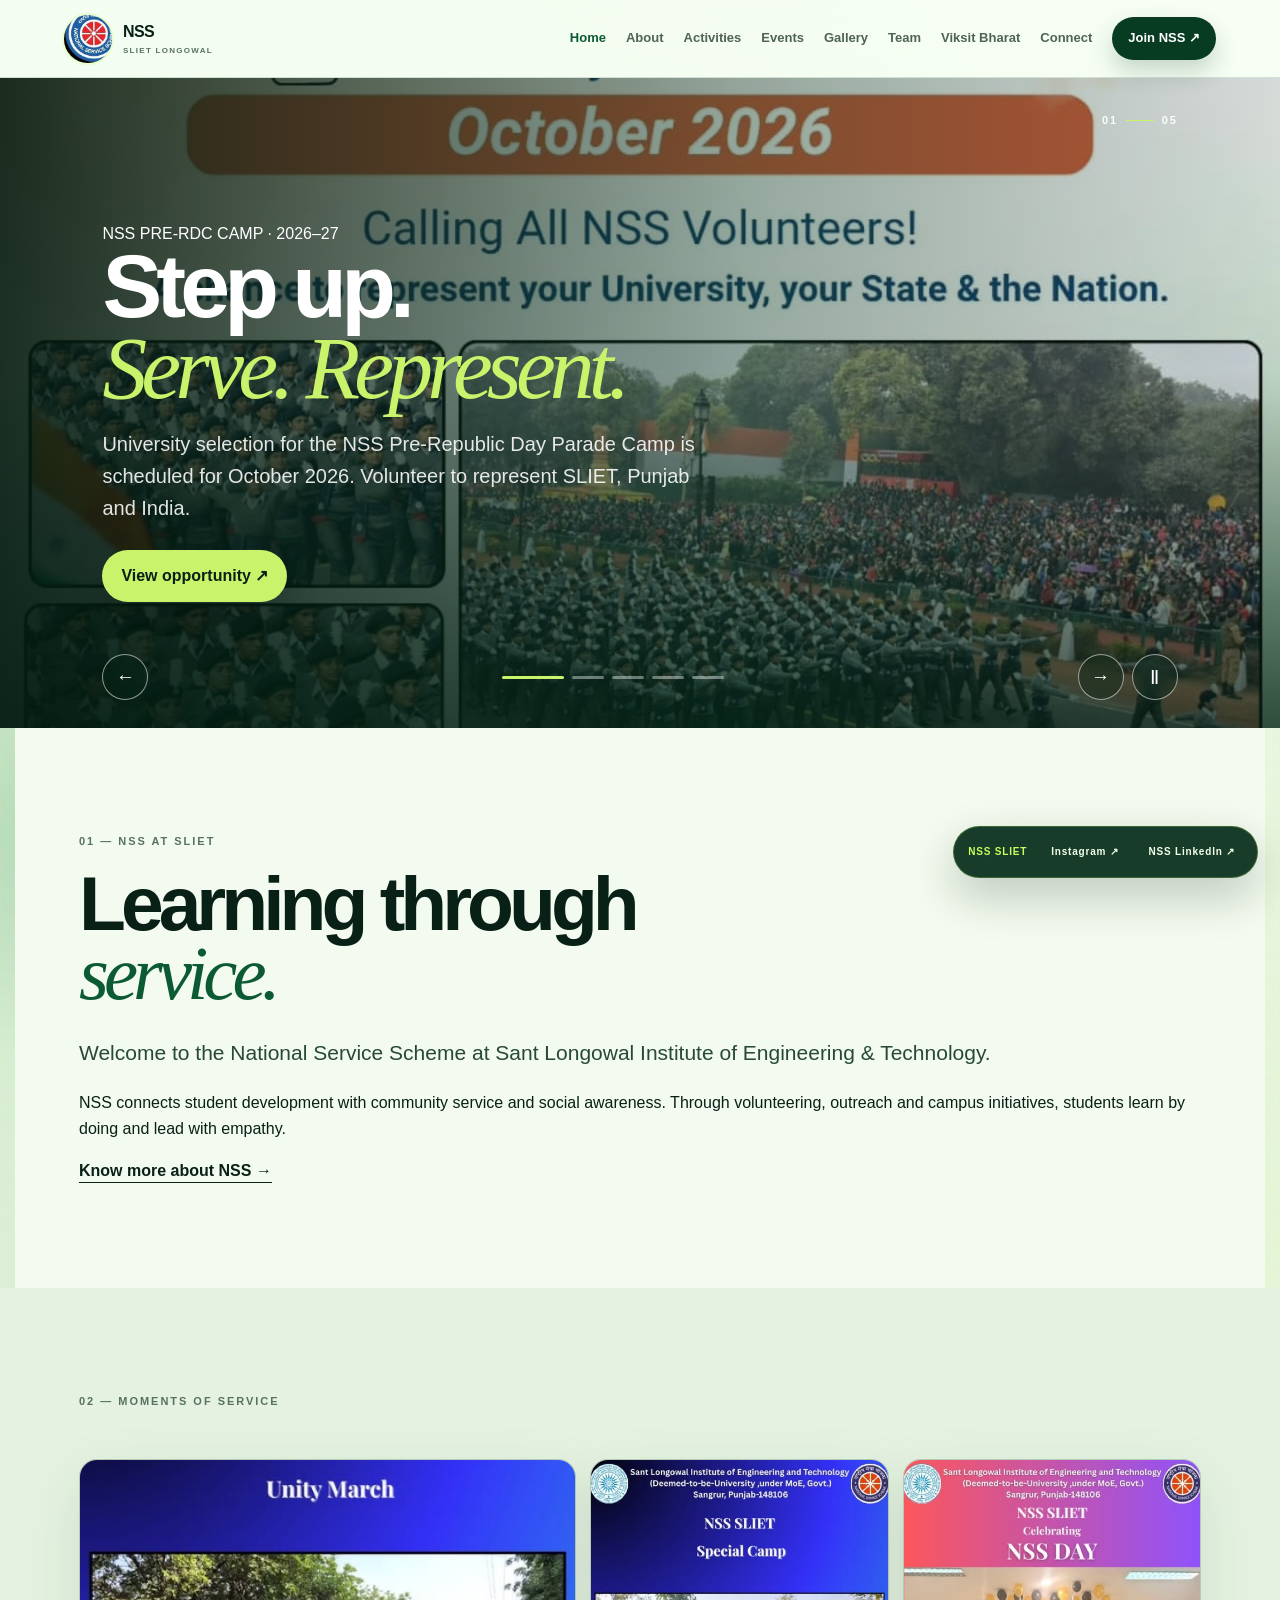
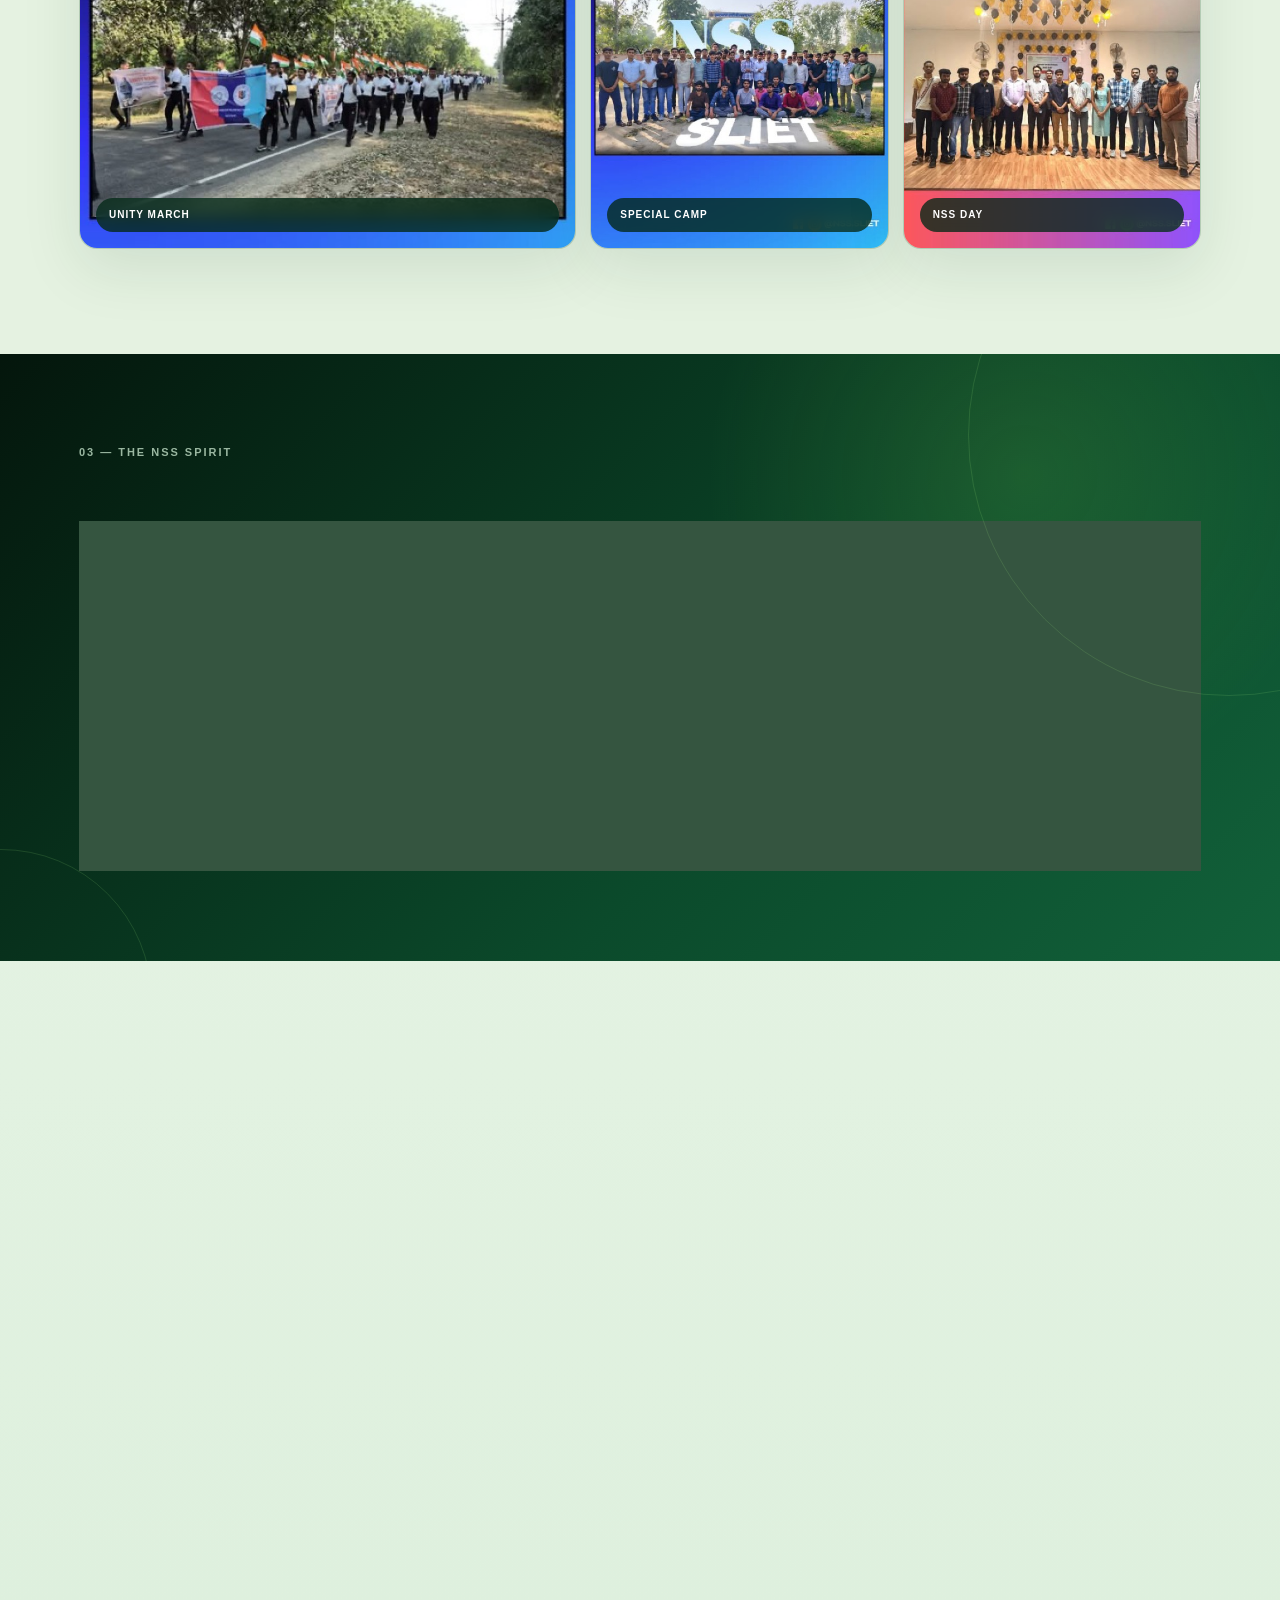
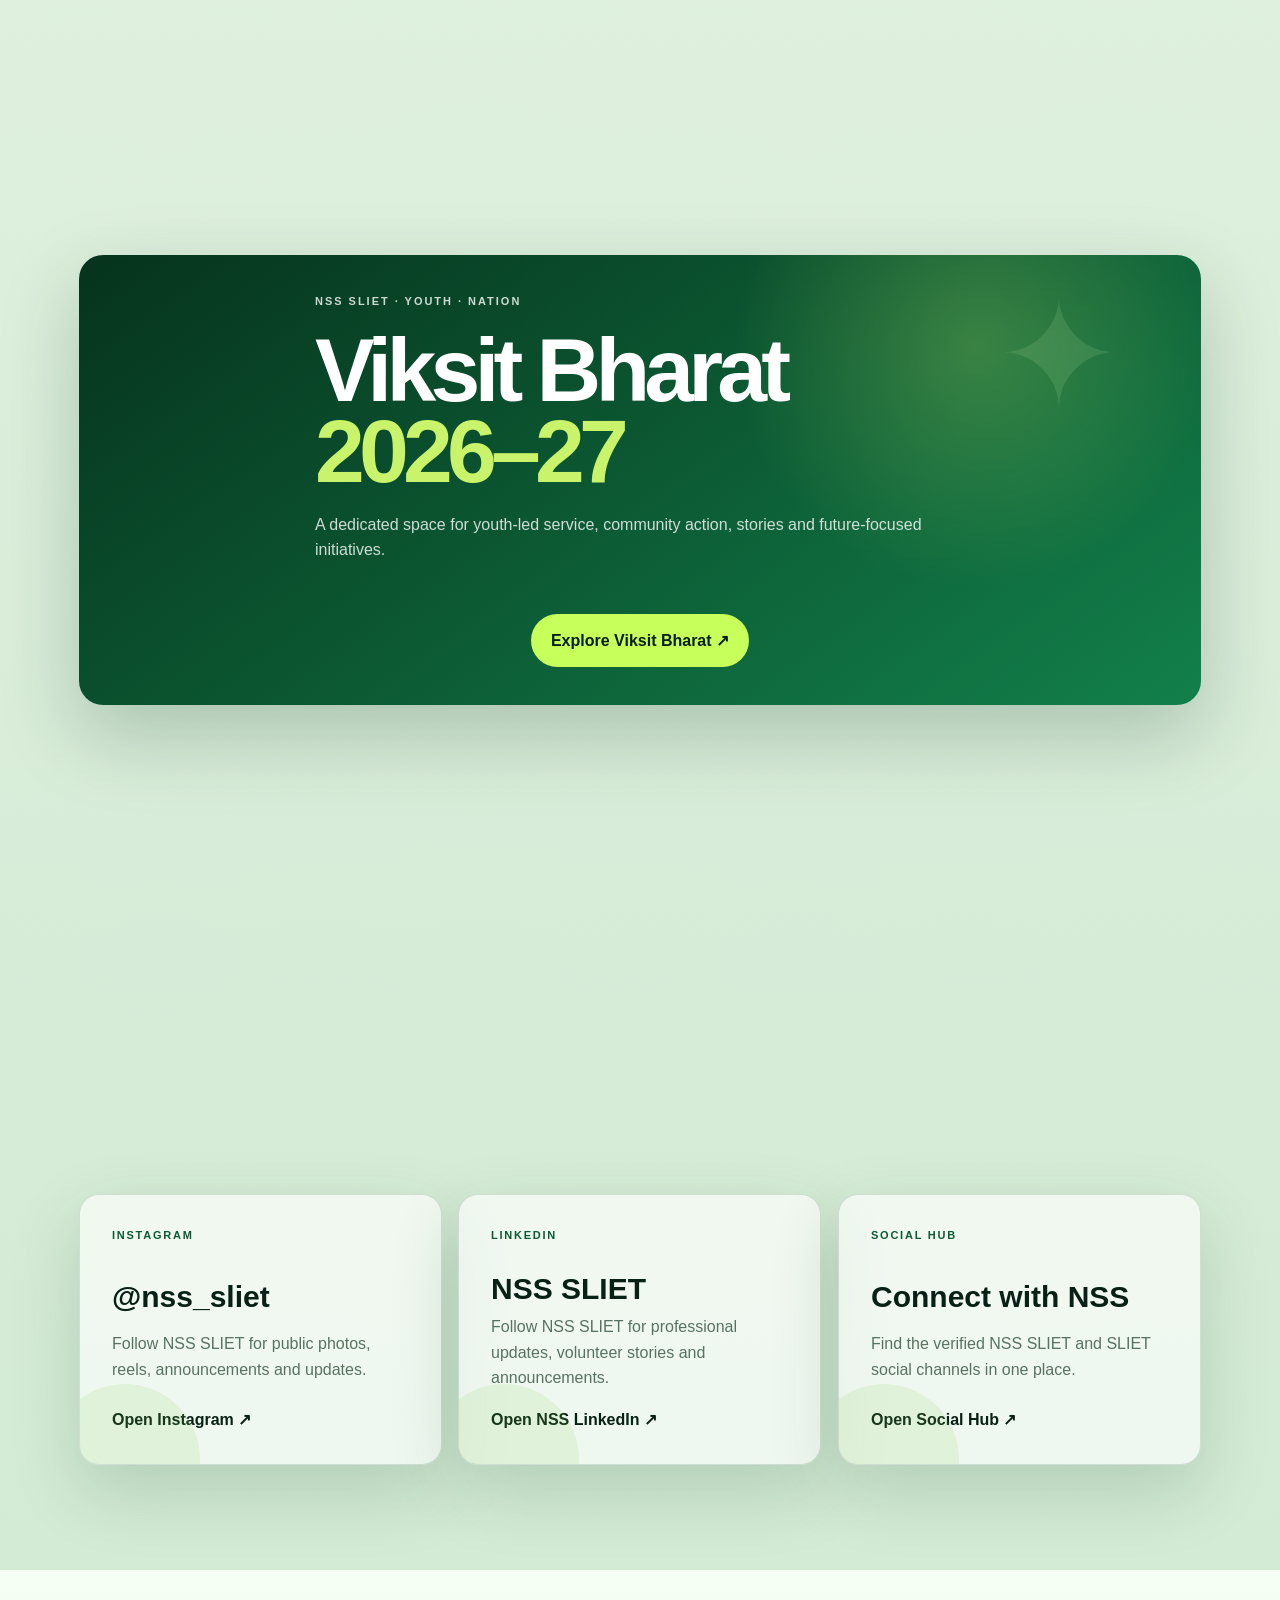
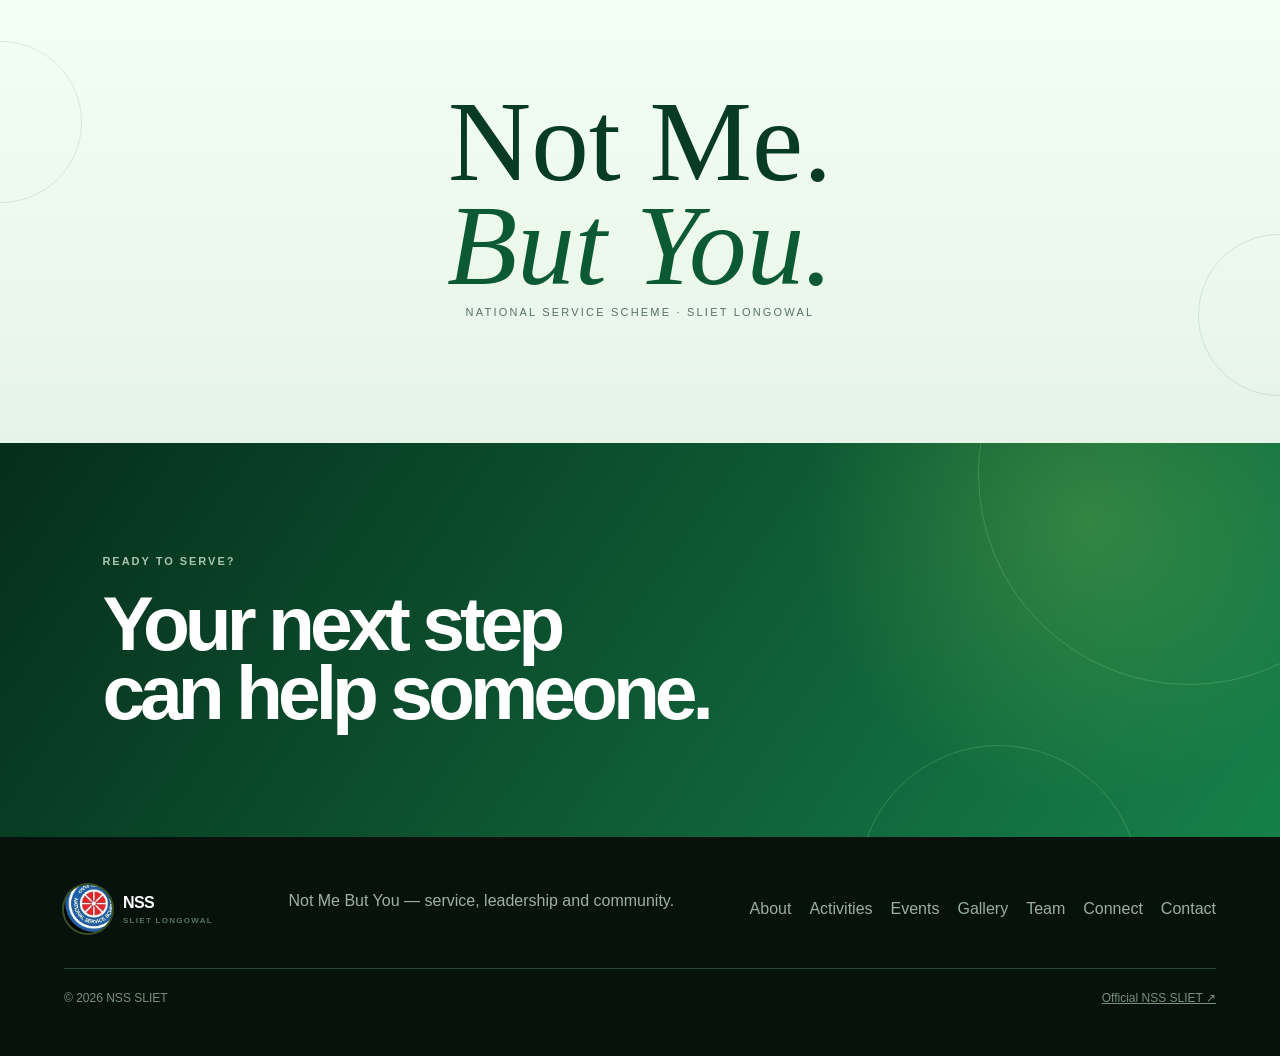
==== index.html @ c0be1546 "Add current NSS events and campaign slides" ====
<!doctype html>
<html lang="en">
<head>
  <meta charset="utf-8" />
  <meta name="viewport" content="width=device-width, initial-scale=1" />
  <meta name="theme-color" content="#063b24" />
  <meta name="description" content="NSS SLIET Longowal — National Service Scheme, community service and student volunteering." />
  <title>NSS SLIET | National Service Scheme</title>
  <link rel="icon" href="assets/logo.jpeg" type="image/jpeg" />
  <link rel="stylesheet" href="styles.css" />
  <link rel="stylesheet" href="enhancements.css" />
  <link rel="stylesheet" href="css/modern.css" />
  <link rel="stylesheet" href="css/nss-greenery.css" />
</head>
<body class="nss-greenery">
  <div class="nss-nature-layer" aria-hidden="true">
    <span class="nss-leaf"></span>
    <span class="nss-leaf"></span>
    <span class="nss-leaf"></span>
    <span class="nss-leaf"></span>
  </div>
  <div class="page-leaves" aria-hidden="true">
    <span>🌿</span>
    <span>🍃</span>
    <span>🌱</span>
    <span>🍃</span>
    <span>🌿</span>
  </div>
  <div class="scroll-progress" aria-hidden="true"></div>

  <header class="site-header">
    <a class="brand" href="index.html" aria-label="NSS SLIET home">
      <img src="assets/logo.jpeg" alt="NSS SLIET official logo" />
      <span>NSS <small>SLIET LONGOWAL</small></span>
    </a>
    <button class="menu-btn" type="button" aria-label="Open navigation" aria-expanded="false">☰</button>
    <nav class="nav" aria-label="Primary navigation">
      <a class="active" href="index.html">Home</a>
      <a href="about.html">About</a>
      <a href="activities.html">Activities</a>
      <a href="events.html">Events</a>
      <a href="gallery.html">Gallery</a>
      <a href="team.html">Team</a>
      <a href="viksit-bharat-2026-27.html">Viksit Bharat</a>
      <a href="social.html">Connect</a>
      <a class="nav-cta" href="contact.html">Join NSS ↗</a>
    </nav>
  </header>

  <main>
    <section class="nss-home-slider" aria-label="NSS SLIET photo highlights">
      <div class="nss-home-slides">
        <article class="nss-home-slide is-active">
          <img src="assets/photos/instagram/pre-rdc-camp-2026-27.jpeg" alt="NSS Pre-Republic Day Parade Camp 2026-27 announcement" />
          <div class="nss-slide-content">
            <div class="nss-slide-kicker">NSS PRE-RDC CAMP · 2026–27</div>
            <h1>Step up.<br /><em>Serve. Represent.</em></h1>
            <p>University selection for the NSS Pre-Republic Day Parade Camp is scheduled for October 2026. Volunteer to represent SLIET, Punjab and India.</p>
            <a class="slider-button" href="events.html#pre-rdc">View opportunity ↗</a>
          </div>
        </article>

        <article class="nss-home-slide">
          <img src="assets/photos/instagram/unity-march.jpg" alt="NSS SLIET volunteers participating in the Unity March" />
          <div class="nss-slide-content">
            <div class="nss-slide-kicker">VIKSIT BHARAT YOUNG LEADERS DIALOGUE · 2027</div>
            <h1>Ideas for a<br /><em>Viksit Bharat.</em></h1>
            <p>A My Bharat national quiz opportunity for young leaders. The current 2027 listing closes on 30 September 2026.</p>
            <a class="slider-button" href="https://mybharat.gov.in/Gov/Department/department-of-youth-affairs-01/quiz" target="_blank" rel="noopener">Open My Bharat ↗</a>
          </div>
        </article>

        <article class="nss-home-slide">
          <img src="assets/photos/instagram/special-camp.jpg" alt="NSS SLIET volunteers at a special camp" />
          <div class="nss-slide-content">
            <div class="nss-slide-kicker">VILLAGE OUTREACH · NSS SPECIAL CAMP</div>
            <h1>Learn. Serve.<br /><em>Connect.</em></h1>
            <p>Seven days of community outreach, cleanliness drives, awareness programmes and cultural activities—made possible by NSS volunteers.</p>
            <a class="slider-button" href="events.html#village-camp">Explore the camp ↗</a>
          </div>
        </article>

        <article class="nss-home-slide">
          <img src="assets/photos/instagram/nss-day.jpg" alt="NSS SLIET volunteers celebrating NSS Day" />
          <div class="nss-slide-content">
            <div class="nss-slide-kicker">MY BHARAT QUIZ · YOUTH PARTICIPATION</div>
            <h1>Know India.<br /><em>Build India.</em></h1>
            <p>Explore current My Bharat quizzes and challenges that connect civic knowledge with youth participation.</p>
            <a class="slider-button" href="https://mybharat.gov.in/Gov/Department/mera-yuva-bharat-mybharat/quiz" target="_blank" rel="noopener">Explore quizzes ↗</a>
          </div>
        </article>

        <article class="nss-home-slide">
          <img src="assets/photos/instagram/nss-day.jpg" alt="NSS SLIET volunteers celebrating NSS Day" />
          <div class="nss-slide-content">
            <div class="nss-slide-kicker">80TH INDEPENDENCE DAY · 2026</div>
            <h1>Freedom.<br /><em>Responsibility.</em></h1>
            <p>A national spotlight on the 80th Independence Day, celebrating youth, service, civic awareness and the journey towards Viksit Bharat 2047.</p>
            <a class="slider-button" href="events.html#independence-day">Explore event ↗</a>
          </div>
        </article>
      </div>

      <div class="nss-slider-controls">
        <div class="nss-slider-arrows">
          <button class="nss-slider-arrow" type="button" data-slider-prev aria-label="Previous slide">←</button>
        </div>
        <div class="nss-slider-dots" role="tablist" aria-label="Choose slide">
          <button class="nss-slider-dot is-active" type="button" data-slider-dot="0" aria-label="Slide 1"></button>
          <button class="nss-slider-dot" type="button" data-slider-dot="1" aria-label="Slide 2"></button>
          <button class="nss-slider-dot" type="button" data-slider-dot="2" aria-label="Slide 3"></button>
          <button class="nss-slider-dot" type="button" data-slider-dot="3" aria-label="Slide 4"></button>
          <button class="nss-slider-dot" type="button" data-slider-dot="4" aria-label="Slide 5"></button>
        </div>
        <div class="nss-slider-arrows">
          <button class="nss-slider-arrow" type="button" data-slider-next aria-label="Next slide">→</button>
          <button class="nss-slider-arrow nss-slider-toggle" type="button" data-slider-toggle aria-label="Pause automatic slides" aria-pressed="false">Ⅱ</button>
        </div>
      </div>
      <p class="nss-slide-count" aria-hidden="true"><span data-slide-current>01</span><i></i>05</p>
      <p class="sr-only" data-slider-status aria-live="polite">Slide 1 of 5</p>
    </section>

    <section class="section nss-home-intro">
      <div class="nss-home-intro-inner">
        <div>
          <div class="section-label">01 — NSS AT SLIET</div>
          <h2>Learning through<br /><em>service.</em></h2>
        </div>
        <div>
          <p class="lead">Welcome to the National Service Scheme at Sant Longowal Institute of Engineering &amp; Technology.</p>
          <p>NSS connects student development with community service and social awareness. Through volunteering, outreach and campus initiatives, students learn by doing and lead with empathy.</p>
          <a class="text-link" href="about.html">Know more about NSS →</a>
        </div>
      </div>
    </section>

    <section class="nss-photo-strip-section">
      <div class="section">
        <div class="section-label">02 — MOMENTS OF SERVICE</div>
        <div class="nss-photo-strip">
          <figure>
            <img src="assets/photos/instagram/unity-march.jpg" alt="NSS SLIET volunteers at the Unity March" />
            <figcaption>UNITY MARCH</figcaption>
          </figure>
          <figure>
            <img src="assets/photos/instagram/special-camp.jpg" alt="NSS SLIET special camp group photograph" />
            <figcaption>SPECIAL CAMP</figcaption>
          </figure>
          <figure>
            <img src="assets/photos/instagram/nss-day.jpg" alt="NSS SLIET NSS Day group photograph" />
            <figcaption>NSS DAY</figcaption>
          </figure>
        </div>
      </div>
    </section>

    <section class="dark-section impact-section">
      <div class="section section-pad">
        <div class="section-label light">03 — THE NSS SPIRIT</div>
        <div class="impact-grid">
          <article class="reveal nss-reveal">
            <span>01</span>
            <h3>Community<br />Service</h3>
            <p>Volunteering that responds to community needs and creates meaningful experience.</p>
          </article>
          <article class="reveal nss-reveal">
            <span>02</span>
            <h3>Youth<br />Leadership</h3>
            <p>Teamwork, responsibility, confidence and leadership developed through participation.</p>
          </article>
          <article class="reveal nss-reveal">
            <span>03</span>
            <h3>Social<br />Awareness</h3>
            <p>Health, education, environment and civic initiatives encourage responsible citizenship.</p>
          </article>
        </div>
      </div>
    </section>

    <section class="section">
      <div class="section-head reveal nss-reveal">
        <div>
          <div class="section-label">04 — CURRENT HIGHLIGHTS</div>
          <h2>See what’s<br /><em>happening now.</em></h2>
        </div>
        <a class="text-link" href="activities.html">All activities →</a>
      </div>
      <div class="cards three">
        <article class="activity reveal nss-reveal">
          <span>OCTOBER 2026</span>
          <h3>NSS Pre-RDC Camp</h3>
          <p>University selection for the Pre-Republic Day Parade Camp 2026–27—an opportunity for volunteers to serve and represent.</p>
          <a href="events.html#pre-rdc" class="card-arrow">View opportunity ↗</a>
        </article>
        <article class="activity reveal nss-reveal">
          <span>MY BHARAT</span>
          <h3>Quiz &amp; Challenges</h3>
          <p>National quizzes and challenges connect youth with civic knowledge, participation and the Viksit Bharat journey.</p>
          <a href="events.html" class="card-arrow">Explore My Bharat ↗</a>
        </article>
        <article class="activity reveal nss-reveal">
          <span>COMMUNITY OUTREACH</span>
          <h3>Village Special Camp</h3>
          <p>Community outreach, cleanliness drives, awareness programmes and cultural activities come together through NSS volunteer action.</p>
          <a href="events.html#village-camp" class="card-arrow">Read the story ↗</a>
        </article>
      </div>
    </section>

    <section class="section">
      <div class="nss-viksit-card nss-reveal">
        <div>
          <p class="eyebrow">NSS SLIET · YOUTH · NATION</p>
          <h2>Viksit Bharat<br /><span>2026–27</span></h2>
          <p>A dedicated space for youth-led service, community action, stories and future-focused initiatives.</p>
        </div>
        <a class="btn btn-light" href="viksit-bharat-2026-27.html">Explore Viksit Bharat ↗</a>
      </div>
    </section>

    <section class="section social-home">
      <div class="section-head reveal nss-reveal">
        <div>
          <div class="section-label">05 — FOLLOW THE MOVEMENT</div>
          <h2>NSS SLIET<br /><em>online.</em></h2>
        </div>
        <a class="text-link" href="social.html">All social links →</a>
      </div>
      <div class="cards three">
        <a class="activity social-card reveal nss-reveal" href="https://www.instagram.com/nss_sliet/" target="_blank" rel="noopener">
          <span>INSTAGRAM</span>
          <h3>@nss_sliet</h3>
          <p>Follow NSS SLIET for public photos, reels, announcements and updates.</p>
          <strong>Open Instagram ↗</strong>
        </a>
        <a class="activity social-card reveal nss-reveal" href="https://www.linkedin.com/company/nss-sliet/" target="_blank" rel="noopener">
          <span>LINKEDIN</span>
          <h3>NSS SLIET</h3>
          <p>Follow NSS SLIET for professional updates, volunteer stories and announcements.</p>
          <strong>Open NSS LinkedIn ↗</strong>
        </a>
        <a class="activity social-card reveal nss-reveal" href="social.html">
          <span>SOCIAL HUB</span>
          <h3>Connect with NSS</h3>
          <p>Find the verified NSS SLIET and SLIET social channels in one place.</p>
          <strong>Open Social Hub ↗</strong>
        </a>
      </div>
    </section>

    <section class="quote reveal nss-reveal">
      <p>Not Me.<br /><em>But You.</em></p>
      <span>NATIONAL SERVICE SCHEME · SLIET LONGOWAL</span>
    </section>

    <section class="join">
      <div class="join-copy reveal nss-reveal">
        <p class="eyebrow">READY TO SERVE?</p>
        <h2>Your next step<br />can help someone.</h2>
      </div>
      <div class="join-actions reveal nss-reveal">
        <a class="btn btn-light" href="contact.html">Join NSS ↗</a>
        <a class="join-link" href="https://www.instagram.com/nss_sliet/" target="_blank" rel="noopener">Follow @nss_sliet →</a>
      </div>
    </section>
  </main>

  <footer>
    <div class="footer-main">
      <div class="brand">
        <img src="assets/logo.jpeg" alt="NSS SLIET official logo" />
        <span>NSS <small>SLIET LONGOWAL</small></span>
      </div>
      <p>Not Me But You — service, leadership and community.</p>
      <div class="footer-links">
        <a href="about.html">About</a>
        <a href="activities.html">Activities</a>
        <a href="events.html">Events</a>
        <a href="gallery.html">Gallery</a>
        <a href="team.html">Team</a>
        <a href="social.html">Connect</a>
        <a href="contact.html">Contact</a>
      </div>
    </div>
    <div class="footer-bottom">
      <span>© 2026 NSS SLIET</span>
      <a href="https://sliet.ac.in/nss/" target="_blank" rel="noopener">Official NSS SLIET ↗</a>
    </div>
  </footer>

  <script src="script.js"></script>
  <script src="js/nss-motion.js"></script>
</body>
</html>
---- styles.css ----
:root{--forest:#073b22;--forest2:#0b5a34;--leaf:#79c94a;--lime:#c7ff5b;--mist:#effbea;--ink:#082016;--muted:#587261;--line:#c7dfc7;--white:#fff;--shadow:0 25px 70px rgba(7,59,34,.16)}*{box-sizing:border-box}html{scroll-behavior:smooth}body{margin:0;color:var(--ink);font-family:Arial,Helvetica,sans-serif;line-height:1.6;overflow-x:hidden;background:var(--mist);background-image:radial-gradient(circle at 5% 10%,rgba(121,201,74,.24),transparent 24%),radial-gradient(circle at 95% 20%,rgba(199,255,91,.18),transparent 25%),linear-gradient(180deg,#f8fff5,#eaf7e7 55%,#d9efd9)}body:before,body:after{content:"";position:fixed;z-index:-1;border-radius:50%;pointer-events:none;filter:blur(5px)}body:before{width:480px;height:480px;left:-180px;bottom:-180px;background:radial-gradient(circle,rgba(41,143,79,.2),transparent 68%);animation:greenDrift 13s ease-in-out infinite}body:after{width:420px;height:420px;right:-170px;top:110px;background:radial-gradient(circle,rgba(121,201,74,.17),transparent 68%);animation:greenDrift 17s ease-in-out infinite reverse}@keyframes greenDrift{50%{transform:translate(40px,-35px) scale(1.08)}}a{color:inherit;text-decoration:none}.scroll-progress{position:fixed;z-index:100;left:0;top:0;width:0;height:3px;background:var(--lime);box-shadow:0 0 18px rgba(199,255,91,.8)}.site-header{height:78px;border-bottom:1px solid rgba(7,59,34,.15);display:flex;align-items:center;justify-content:space-between;padding:0 5vw;position:sticky;top:0;background:rgba(248,255,245,.8);backdrop-filter:blur(18px);z-index:50}.brand{display:flex;align-items:center;gap:11px;font-weight:900;letter-spacing:-.04em}.brand img{width:48px;height:48px;object-fit:contain}.brand small{display:block;font-size:8px;letter-spacing:.16em;color:var(--muted)}.nav{display:flex;gap:20px;align-items:center;font-size:13px;font-weight:700}.nav a{opacity:.7;transition:.25s}.nav a:hover,.nav .active{opacity:1;color:var(--forest2)}.nav-cta{background:var(--forest);color:#fff;padding:11px 16px;border-radius:999px;opacity:1!important;box-shadow:0 12px 25px rgba(7,59,34,.2)}.menu-btn{display:none;background:none;border:0;font-size:24px;color:var(--forest)}.hero{min-height:740px;padding:70px 8vw;display:grid;grid-template-columns:1.05fr .95fr;align-items:center;gap:40px;position:relative;isolation:isolate;overflow:hidden;background:linear-gradient(125deg,rgba(234,249,226,.9),rgba(204,237,210,.62))}.hero:before{content:"";position:absolute;left:-190px;bottom:-320px;width:720px;height:720px;border-radius:50%;background:radial-gradient(circle,rgba(42,143,78,.24),transparent 66%);animation:greenDrift 12s ease-in-out infinite}.hero:after{content:"";position:absolute;right:-180px;top:-270px;width:700px;height:700px;border-radius:50%;background:radial-gradient(circle,rgba(199,255,91,.24),transparent 64%);animation:greenDrift 15s ease-in-out infinite reverse}.hero-noise{position:absolute;inset:0;pointer-events:none;opacity:.05;background-image:url("data:image/svg+xml,%3Csvg xmlns='http://www.w3.org/2000/svg' width='180' height='180'%3E%3Cfilter id='n'%3E%3CfeTurbulence type='fractalNoise' baseFrequency='.8' numOctaves='3'/%3E%3C/filter%3E%3Crect width='100%25' height='100%25' filter='url(%23n)'/%3E%3C/svg%3E")}.eyebrow,.section-label{font-size:11px;letter-spacing:.18em;font-weight:800;color:var(--muted)}h1,h2,h3,p{margin-top:0}h1{font-size:clamp(68px,10vw,150px);line-height:.84;letter-spacing:-.075em;margin:22px 0 32px}h2{font-size:clamp(44px,6vw,86px);line-height:.9;letter-spacing:-.065em;margin:18px 0 28px}h3{line-height:1.05}em{font-family:Georgia,serif;font-weight:400;color:var(--forest2)}.hero-text{max-width:570px;font-size:20px;color:var(--muted)}.actions{display:flex;align-items:center;gap:22px;margin-top:35px}.btn{display:inline-flex;padding:14px 20px;border-radius:999px;font-weight:800;gap:10px;transition:.3s;position:relative;overflow:hidden}.btn:hover{transform:translateY(-3px)}.btn-dark{background:var(--forest);color:#fff;box-shadow:0 12px 25px rgba(7,59,34,.2)}.btn-light{background:var(--lime);color:var(--ink)}.btn-outline{border:1px solid var(--forest2);color:var(--forest2)}.text-link{font-weight:800;border-bottom:1px solid currentColor;padding-bottom:3px}.hero-stats{display:flex;gap:28px;margin-top:58px;flex-wrap:wrap}.hero-stats div{display:flex;flex-direction:column}.hero-stats strong{font-size:30px;line-height:1}.hero-stats span{font-size:8px;letter-spacing:.14em;color:var(--muted);font-weight:800;margin-top:7px}.hero-art{height:520px;position:relative;display:grid;place-items:center}.hero-ring{position:absolute;border-radius:50%;border:1px solid rgba(23,99,58,.22)}.ring-one{width:470px;height:470px;animation:spin 28s linear infinite}.ring-two{width:355px;height:355px;border-style:dashed;animation:spin 18s linear infinite reverse}.orbit{width:410px;height:410px;border:1px solid rgba(23,99,58,.34);border-radius:50%;position:absolute;animation:spin 22s linear infinite}.orbit:before,.orbit:after{content:"";position:absolute;border:1px dashed rgba(23,99,58,.24);border-radius:50%;inset:55px}.orbit:after{inset:120px;border-style:solid}@keyframes spin{to{transform:rotate(360deg)}}.hero-center{width:190px;height:190px;border-radius:50%;background:var(--lime);display:grid;place-content:center;text-align:center;z-index:2;transform:rotate(-7deg);box-shadow:0 25px 65px rgba(20,85,40,.22);animation:pulse 4s ease-in-out infinite}.hero-center strong{font-size:52px;letter-spacing:-.08em}.hero-center small{letter-spacing:.3em}.hero-center b{font-size:8px;letter-spacing:.2em;margin-top:5px}@keyframes pulse{50%{transform:rotate(2deg) scale(1.07)}}.hero-card{position:absolute;background:rgba(255,255,255,.92);border:1px solid rgba(23,99,58,.15);padding:18px 20px;display:flex;gap:14px;box-shadow:var(--shadow);z-index:3;border-radius:14px;backdrop-filter:blur(12px);animation:cardFloat 5s ease-in-out infinite}.hero-card b{font-size:11px;color:var(--forest2)}.card-a{left:1%;top:22%;transform:rotate(-5deg)}.card-b{right:1%;bottom:17%;transform:rotate(5deg);animation-delay:-2.5s}@keyframes cardFloat{50%{transform:translateY(-10px) rotate(-3deg)}}.floating-badge{position:absolute;right:7%;top:3%;background:var(--forest);color:#e5ffbf;padding:12px 16px;border-radius:999px;font-size:10px;font-weight:900;letter-spacing:.12em;box-shadow:0 15px 35px rgba(4,40,21,.18);animation:badgeFloat 4s ease-in-out infinite}@keyframes badgeFloat{50%{transform:translateY(9px) rotate(2deg)}}.marquee{overflow:hidden;background:var(--forest);color:#ddffbd;padding:16px 0;font-size:13px;font-weight:900;letter-spacing:.13em;white-space:nowrap}.marquee div{animation:scroll 22s linear infinite;display:inline-block}@keyframes scroll{to{transform:translateX(-50%)}}.section{max-width:1250px;margin:auto;padding:105px 5vw}.section-pad{padding-top:90px;padding-bottom:90px}.two-col,.feature,.contact-grid{display:grid;grid-template-columns:1fr 1fr;gap:8vw;align-items:center;margin-top:40px}.lead{font-size:21px;color:#274936}.dark-section{background:linear-gradient(135deg,#06170e,#0b4a2b);color:#fff;position:relative;overflow:hidden}.dark-section:before,.dark-section:after{content:"";position:absolute;border-radius:50%;border:1px solid rgba(166,236,126,.14);pointer-events:none}.dark-section:before{width:520px;height:520px;right:-210px;top:-180px}.dark-section:after{width:300px;height:300px;left:-150px;bottom:-190px}.light{color:#9ab7a1}.impact-grid{display:grid;grid-template-columns:repeat(3,1fr);gap:1px;background:#355540;margin-top:60px}.impact-grid article{padding:45px 30px;background:rgba(8,26,17,.8);transition:.35s}.impact-grid article:hover{transform:translateY(-8px);background:#123721}.impact-grid span,.activity span,.person>span{font-size:11px;letter-spacing:.15em;color:#a6c0aa}.impact-grid h3{font-size:34px;margin:50px 0 20px}.impact-grid p{color:#a9bdae}.feature{background:linear-gradient(120deg,#d4eed5,#e8f7da);padding:60px;border:1px solid #c2ddc5;border-radius:24px;box-shadow:var(--shadow);position:relative;overflow:hidden}.feature:after{content:"✦";position:absolute;right:35px;top:25px;font-size:70px;color:rgba(25,91,56,.12);animation:spin 15s linear infinite}.cards{display:grid;gap:16px;margin-top:50px}.cards.four{grid-template-columns:repeat(4,1fr)}.cards.three{grid-template-columns:repeat(3,1fr)}.activity{border:1px solid rgba(23,99,58,.18);background:rgba(255,255,255,.58);padding:28px 18px 35px;border-radius:18px;transition:.35s;position:relative;overflow:hidden}.activity:before{content:"";position:absolute;left:-30px;bottom:-70px;width:150px;height:150px;border-radius:50%;background:rgba(121,201,74,.13);transition:.4s}.activity:hover:before{transform:scale(1.8)}.activity:hover{transform:translateY(-9px);background:#fff;box-shadow:var(--shadow);border-color:#9fc5a7}.activity h3{font-size:27px;margin:38px 0 15px}.activity p{color:var(--muted)}.card-arrow{display:inline-block;margin-top:15px;font-size:12px;font-weight:800;color:var(--forest2);border-bottom:1px solid currentColor}.join{padding:110px 8vw;background:linear-gradient(125deg,#07351f,#16804a);color:#fff;display:flex;justify-content:space-between;align-items:center;gap:30px;position:relative;overflow:hidden}.join:before,.join:after{content:"";position:absolute;border-radius:50%;border:1px solid rgba(205,255,159,.18)}.join:before{width:420px;height:420px;right:-120px;top:-180px}.join:after{width:280px;height:280px;right:140px;bottom:-190px}.join .eyebrow{color:#a8c6ae}.join h2{margin-bottom:0;color:#fff}.join h2 em{color:#d6f3c6}.join-actions{display:flex;align-items:center;gap:22px;z-index:2}.join-link{font-weight:800;border-bottom:1px solid rgba(255,255,255,.65);padding-bottom:3px}.page-hero{padding:110px 8vw 100px;border-bottom:1px solid rgba(47,95,57,.2);position:relative;overflow:hidden;background:linear-gradient(120deg,rgba(237,249,236,.9),rgba(214,239,215,.74))}.page-hero:before{content:"";position:absolute;width:520px;height:520px;right:-180px;top:-180px;border-radius:50%;background:radial-gradient(circle,rgba(113,188,109,.18),transparent 65%)}.page-hero h1{max-width:1000px}.page-hero p:last-child{font-size:20px;color:var(--muted);max-width:650px}.nature-hero{min-height:420px;display:flex;flex-direction:column;justify-content:center}.leaf-glow{position:absolute;inset:0;pointer-events:none;background:radial-gradient(circle at 15% 70%,rgba(84,164,95,.15),transparent 20%),radial-gradient(circle at 85% 35%,rgba(186,255,83,.12),transparent 18%)}.number-list{margin-top:55px}.number-list>div{display:grid;grid-template-columns:70px 1fr 1.2fr;gap:25px;padding:28px 0;border-top:1px solid #35503f}.number-list h3{font-size:25px;margin:0}.number-list p{color:#aac0b0;margin:0}.quote{text-align:center;padding:120px 20px;background:linear-gradient(180deg,#f5fff4,#e6f4e7)}.quote p{font:400 clamp(50px,9vw,120px)/.9 Georgia,serif;margin:0;color:var(--forest)}.quote span{letter-spacing:.2em;font-size:11px;color:var(--muted)}.timeline{max-width:900px;margin:auto}.timeline article{border-top:1px solid var(--line);padding:35px 0;transition:.3s}.timeline article:hover{padding-left:15px;border-color:#8db89a}.timeline article span{font-size:11px;letter-spacing:.15em;color:var(--muted);font-weight:800}.timeline h2{font-size:44px;margin:12px 0}.gallery-grid{display:grid;grid-template-columns:repeat(3,1fr);gap:14px}.gallery-placeholder{min-height:260px;background:linear-gradient(135deg,#dcebd9,#bdd6bf);display:grid;place-content:center;text-align:center;font-weight:900;font-size:28px;letter-spacing:-.04em;border-radius:18px;box-shadow:0 12px 35px rgba(24,81,42,.09);transition:.4s}.gallery-placeholder:hover{transform:scale(1.025) rotate(-1deg)}.gallery-placeholder.tall{min-height:420px}.gallery-placeholder small{font-size:9px;letter-spacing:.2em;color:#57745d}.team-grid{display:grid;grid-template-columns:repeat(3,1fr);gap:18px}.person{border:1px solid rgba(25,91,56,.16);padding:30px;background:rgba(255,255,255,.45);border-radius:18px;transition:.35s}.person:hover{transform:translateY(-7px);background:#fff;box-shadow:var(--shadow)}.avatar{width:80px;height:80px;border-radius:50%;display:grid;place-items:center;background:var(--lime);font-weight:900;margin-bottom:60px}.person h2{font-size:34px;margin:12px 0}.person p{color:var(--muted)}.contact-card{border-left:1px solid var(--line);padding-left:45px}.contact-card>*{display:block;margin-bottom:22px}.social-grid{display:grid;grid-template-columns:repeat(3,1fr);gap:18px;margin-top:45px}.social-card{background:rgba(255,255,255,.63);border:1px solid rgba(25,91,56,.16);border-radius:20px;padding:32px;min-height:260px;display:flex;flex-direction:column;justify-content:space-between;box-shadow:var(--shadow);transition:.35s}.social-card:hover{transform:translateY(-10px);background:#fff}.social-card span{font-size:11px;font-weight:900;letter-spacing:.16em;color:var(--forest2)}.social-card h3{font-size:30px;margin:28px 0 10px}.social-card p{color:var(--muted)}.social-card b{color:var(--forest2)}.social-note{max-width:820px}.social-note h2{color:#fff}.social-note em{color:#d6f3c6}.note-panel{padding:34px;border:1px dashed #90b298;border-radius:18px;background:rgba(255,255,255,.48);max-width:850px}footer{background:#06120b;color:#fff;padding:48px 5vw}.footer-main{display:flex;justify-content:space-between;align-items:center;gap:30px;flex-wrap:wrap}.footer-main p{color:#9fb1a4}.footer-links{display:flex;gap:18px;flex-wrap:wrap}.footer-links a{color:#9bb0a1}.footer-bottom{border-top:1px solid #284331;margin-top:35px;padding-top:20px;display:flex;justify-content:space-between;color:#78907d;font-size:12px}.footer-bottom a{text-decoration:underline}.reveal{opacity:0;transform:translateY(28px);transition:opacity .85s cubic-bezier(.2,.7,.2,1),transform .85s cubic-bezier(.2,.7,.2,1)}.reveal.visible{opacity:1;transform:none}@media(max-width:900px){.site-header{padding:0 5vw}.menu-btn{display:block}.nav{display:none;position:absolute;top:78px;left:0;right:0;background:rgba(247,255,246,.98);padding:25px 5vw;flex-direction:column;align-items:flex-start;border-bottom:1px solid var(--line)}.nav.open{display:flex}.hero{grid-template-columns:1fr;padding-top:60px}.hero-art{height:390px}.hero-ring{width:330px;height:330px}.orbit{width:290px;height:290px}.cards.four,.cards.three,.team-grid,.gallery-grid,.impact-grid,.social-grid{grid-template-columns:1fr 1fr}.two-col,.feature,.contact-grid{grid-template-columns:1fr}.number-list>div{grid-template-columns:45px 1fr}.number-list p{grid-column:2}.join{flex-direction:column;align-items:flex-start}.page-hero{padding-top:80px}.join-actions{flex-wrap:wrap}}@media(max-width:560px){h1{font-size:66px}.hero{min-height:auto;padding-bottom:70px}.hero-art{height:320px}.hero-card{font-size:12px;padding:12px}.floating-badge{right:0;top:0;font-size:9px}.cards.four,.cards.three,.team-grid,.gallery-grid,.social-grid{grid-template-columns:1fr}.gallery-placeholder.tall{min-height:260px}.two-col{gap:25px}.section{padding-top:70px;padding-bottom:70px}.footer-bottom{flex-direction:column;gap:10px}.social-card h3{font-size:26px}.hero-stats{gap:18px}}@media(prefers-reduced-motion:reduce){*,*:before,*:after{animation-duration:.01ms!important;animation-iteration-count:1!important;scroll-behavior:auto!important;transition-duration:.01ms!important}}
---- enhancements.css ----
/*
 * NSS SLIET enhancement layer.
 * Kept separate from the base stylesheet so the homepage can evolve safely.
 */

:root {
  --nss-green: #073b22;
  --nss-green-light: #0b6b3b;
  --nss-lime: #c8ff68;
  --nss-cream: #f3faef;
  --nss-line: rgba(7, 59, 34, 0.16);
}

.scroll-progress {
  position: fixed;
  top: 0;
  left: 0;
  z-index: 100;
  width: 0;
  height: 3px;
  background: var(--nss-lime);
  box-shadow: 0 0 18px rgba(200, 255, 104, 0.8);
}

.nss-home-slider {
  position: relative;
  min-height: 650px;
  overflow: hidden;
  background: #062b19;
  isolation: isolate;
}

.brand img {
  object-fit: cover;
  border-radius: 50%;
  background: #06120b;
  box-shadow: 0 0 0 2px rgba(200, 255, 104, 0.26);
}

.nss-home-slides {
  position: absolute;
  inset: 0;
}

.nss-home-slide {
  position: absolute;
  inset: 0;
  visibility: hidden;
  opacity: 0;
  transform: scale(1.045);
  transition: opacity 900ms ease, transform 6s ease;
}

.nss-home-slide.is-active {
  visibility: visible;
  opacity: 1;
  transform: scale(1);
}

.nss-home-slide img {
  display: block;
  width: 100%;
  height: 100%;
  min-height: 650px;
  object-fit: cover;
  object-position: center;
}

.nss-home-slide::after {
  content: "";
  position: absolute;
  inset: 0;
  background:
    linear-gradient(90deg, rgba(3, 28, 17, 0.9), rgba(3, 48, 27, 0.42) 58%, rgba(3, 28, 17, 0.16)),
    linear-gradient(0deg, rgba(2, 28, 17, 0.68), transparent 55%);
}

.nss-slide-content {
  position: absolute;
  z-index: 3;
  left: clamp(24px, 8vw, 120px);
  bottom: clamp(100px, 14vh, 150px);
  width: min(680px, calc(100% - 48px));
  color: #fff;
}

.nss-slide-content .eyebrow {
  margin-bottom: 18px;
  color: #d9f7c0;
}

.nss-slide-content h1,
.nss-slide-content h2 {
  max-width: 720px;
  margin: 0 0 20px;
  color: #fff;
  font-size: clamp(48px, 7vw, 94px);
  line-height: 0.9;
  letter-spacing: -0.065em;
}

.nss-slide-content h1 em,
.nss-slide-content h2 em {
  color: var(--nss-lime);
}

.nss-slide-content > p:not(.eyebrow) {
  max-width: 620px;
  margin-bottom: 26px;
  color: rgba(255, 255, 255, 0.88);
  font-size: clamp(16px, 2vw, 20px);
}

.slider-button {
  display: inline-flex;
  padding: 13px 19px;
  border-radius: 999px;
  background: var(--nss-lime);
  color: #082016;
  font-weight: 900;
  box-shadow: 0 15px 35px rgba(0, 0, 0, 0.18);
  transition: transform 250ms ease, box-shadow 250ms ease;
}

.slider-button:hover {
  transform: translateY(-3px);
  box-shadow: 0 20px 42px rgba(0, 0, 0, 0.25);
}

.nss-slider-controls {
  position: absolute;
  right: clamp(24px, 8vw, 120px);
  bottom: 28px;
  left: clamp(24px, 8vw, 120px);
  z-index: 5;
  display: flex;
  align-items: center;
  justify-content: space-between;
  gap: 18px;
}

.nss-slide-count {
  position: absolute;
  z-index: 4;
  right: clamp(24px, 8vw, 120px);
  top: 34px;
  display: flex;
  align-items: center;
  gap: 8px;
  margin: 0;
  color: rgba(255, 255, 255, 0.92);
  font-size: 11px;
  font-weight: 900;
  letter-spacing: 0.16em;
}

.nss-slide-count i {
  display: block;
  width: 28px;
  height: 1px;
  background: var(--nss-lime);
}

.sr-only {
  position: absolute;
  width: 1px;
  height: 1px;
  padding: 0;
  margin: -1px;
  overflow: hidden;
  clip: rect(0, 0, 0, 0);
  white-space: nowrap;
  border: 0;
}

.nss-slider-arrows {
  display: flex;
  gap: 8px;
}

.nss-slider-arrow {
  width: 46px;
  height: 46px;
  border: 1px solid rgba(255, 255, 255, 0.55);
  border-radius: 50%;
  display: grid;
  place-items: center;
  background: rgba(3, 35, 21, 0.38);
  color: #fff;
  cursor: pointer;
  font-size: 19px;
  backdrop-filter: blur(10px);
  transition: transform 250ms ease, background 250ms ease;
}

.nss-slider-arrow:hover {
  transform: translateY(-3px);
  background: rgba(200, 255, 104, 0.24);
}

.nss-slider-dots {
  display: flex;
  align-items: center;
  gap: 8px;
}

.nss-slider-dot {
  width: 32px;
  height: 3px;
  padding: 0;
  border: 0;
  border-radius: 99px;
  background: rgba(255, 255, 255, 0.4);
  cursor: pointer;
  transition: width 300ms ease, background 300ms ease;
}

.nss-slider-dot.is-active {
  width: 62px;
  background: var(--nss-lime);
}

.nss-home-intro {
  background: var(--nss-cream);
}

.team-assignments {
  padding-top: 0;
}

.team-note {
  max-width: 330px;
  color: var(--muted);
}

.nss-photo-strip-section {
  background: #e5f2e1;
}

.nss-photo-strip {
  display: grid;
  grid-template-columns: 1.25fr 0.75fr 0.75fr;
  gap: 14px;
  margin-top: 48px;
}

.nss-photo-strip figure {
  position: relative;
  min-height: 280px;
  margin: 0;
  overflow: hidden;
  border: 1px solid var(--nss-line);
  border-radius: 18px;
  background: #d4e7d0;
  box-shadow: 0 20px 60px rgba(7, 59, 34, 0.1);
}

.nss-photo-strip figure:first-child {
  min-height: 390px;
}

.nss-photo-strip img {
  position: absolute;
  inset: 0;
  width: 100%;
  height: 100%;
  object-fit: cover;
  transition: transform 800ms ease;
}

.nss-photo-strip figure:hover img {
  transform: scale(1.08);
}

.gallery-photo {
  position: relative;
  display: block;
  min-height: 330px;
  overflow: hidden;
  border-radius: 18px;
  background: #0a3520;
  box-shadow: 0 20px 60px rgba(7, 59, 34, 0.12);
}

.gallery-photo.tall {
  min-height: 430px;
}

.gallery-photo::after {
  content: "";
  position: absolute;
  inset: 45% 0 0;
  background: linear-gradient(transparent, rgba(2, 27, 15, 0.82));
}

.gallery-photo img {
  width: 100%;
  height: 100%;
  position: absolute;
  inset: 0;
  object-fit: cover;
  transition: transform 700ms ease;
}

.gallery-photo:hover img {
  transform: scale(1.06);
}

.gallery-photo span {
  position: absolute;
  z-index: 1;
  right: 18px;
  bottom: 16px;
  left: 18px;
  color: #fff;
  font-size: 10px;
  font-weight: 900;
  letter-spacing: 0.12em;
}

.nss-photo-strip figcaption {
  position: absolute;
  right: 16px;
  bottom: 16px;
  left: 16px;
  padding: 9px 13px;
  border-radius: 999px;
  background: rgba(3, 40, 23, 0.78);
  color: #fff;
  font-size: 10px;
  font-weight: 900;
  letter-spacing: 0.1em;
  backdrop-filter: blur(8px);
}

.nss-green-banner {
  padding: 40px 5vw;
  background: #073b22;
  color: #fff;
}

.nss-green-banner-inner {
  max-width: 1250px;
  margin: auto;
  display: flex;
  align-items: end;
  justify-content: space-between;
  gap: 30px;
}

.nss-green-banner h2 {
  margin: 10px 0 0;
  font-size: clamp(38px, 5vw, 68px);
}

.nss-green-banner h2 em {
  color: #c8ff68;
}

.nss-banner-links {
  display: flex;
  flex-wrap: wrap;
  gap: 12px 22px;
}

.nss-banner-links a {
  padding-bottom: 3px;
  border-bottom: 1px solid rgba(255, 255, 255, 0.5);
  font-size: 12px;
  font-weight: 800;
}

.nss-viksit-card {
  position: relative;
  max-width: 1250px;
  margin: 0 auto;
  padding: 62px 7vw;
  display: flex;
  align-items: center;
  justify-content: space-between;
  gap: 35px;
  overflow: hidden;
  border-radius: 26px;
  background: linear-gradient(120deg, #0b4c2c, #1b8150);
  color: #fff;
  box-shadow: 0 30px 80px rgba(7, 59, 34, 0.2);
}

.nss-viksit-card::after {
  content: "✦";
  position: absolute;
  right: 7%;
  top: -20px;
  color: rgba(216, 255, 180, 0.12);
  font-size: 150px;
  animation: nssRotate 18s linear infinite;
}

.nss-viksit-card h2 {
  position: relative;
  z-index: 1;
  margin: 12px 0;
}

.nss-viksit-card h2 span {
  color: var(--nss-lime);
}

.nss-viksit-card p {
  position: relative;
  z-index: 1;
  max-width: 650px;
  color: rgba(255, 255, 255, 0.8);
}

@keyframes nssRotate {
  to {
    transform: rotate(360deg);
  }
}

@media (max-width: 850px) {
  .nss-home-slider,
  .nss-home-slide img {
    min-height: 610px;
  }

  .nss-slide-content {
    bottom: 105px;
  }

  .nss-photo-strip {
    grid-template-columns: 1fr;
  }

  .nss-photo-strip figure,
  .nss-photo-strip figure:first-child {
    min-height: 280px;
  }

  .nss-green-banner-inner,
  .nss-viksit-card {
    align-items: flex-start;
    flex-direction: column;
  }
}

@media (prefers-reduced-motion: reduce) {
  .nss-home-slide,
  .nss-photo-strip img,
  .nss-slider-arrow,
  .nss-slider-dot,
  .nss-viksit-card::after {
    transition: none;
    animation: none;
  }
}
---- css/modern.css ----
:root {
  --nss-glow: rgba(121, 201, 74, 0.3);
}

body {
  background-image:
    radial-gradient(circle at 8% 18%, rgba(121, 201, 74, 0.2), transparent 22%),
    radial-gradient(circle at 92% 32%, rgba(199, 255, 91, 0.15), transparent 25%),
    linear-gradient(180deg, #f8fff5 0%, #e8f6e5 52%, #d7ecd8 100%);
}

.page-leaves {
  position: fixed;
  inset: 0;
  z-index: -1;
  overflow: hidden;
  pointer-events: none;
}

.page-leaves span {
  position: absolute;
  font-size: clamp(20px, 3vw, 42px);
  opacity: 0.16;
  filter: blur(0.2px);
  animation: leafFloat 16s ease-in-out infinite;
}

.page-leaves span:nth-child(1) { left: 4%; top: 22%; }
.page-leaves span:nth-child(2) { right: 6%; top: 14%; animation-delay: -4s; }
.page-leaves span:nth-child(3) { left: 12%; bottom: 14%; animation-delay: -8s; }
.page-leaves span:nth-child(4) { right: 16%; bottom: 24%; animation-delay: -11s; }
.page-leaves span:nth-child(5) { left: 48%; top: 8%; animation-delay: -2s; }

@keyframes leafFloat {
  0%, 100% { transform: translate3d(0, 0, 0) rotate(-8deg); }
  50% { transform: translate3d(24px, -30px, 0) rotate(12deg); }
}

.immersive-hero {
  min-height: calc(100vh - 78px);
  background:
    radial-gradient(circle at 76% 48%, rgba(121, 201, 74, 0.2), transparent 22%),
    linear-gradient(125deg, rgba(235, 249, 229, 0.94), rgba(202, 234, 207, 0.72));
}

.hero-art {
  transform-style: preserve-3d;
}

.hero-center img {
  width: 88px;
  height: 88px;
  object-fit: contain;
  margin: 0 auto 8px;
}

.leaf-orbit {
  position: absolute;
  z-index: 4;
  font-size: 30px;
  filter: drop-shadow(0 8px 12px rgba(7, 59, 34, 0.16));
  animation: leafOrbit 9s linear infinite;
}

.leaf-orbit-one { animation-delay: -2s; }
.leaf-orbit-two { animation-delay: -6s; }

@keyframes leafOrbit {
  from { transform: rotate(0deg) translateX(235px) rotate(0deg); }
  to { transform: rotate(360deg) translateX(235px) rotate(-360deg); }
}

.hero-card,
.activity,
.social-card,
.person,
.feature {
  will-change: transform;
}

.activity:hover,
.social-card:hover,
.person:hover {
  transform: translateY(-10px) rotate(-0.5deg);
}

.marquee {
  box-shadow: 0 12px 30px rgba(7, 59, 34, 0.08);
}

.dark-section {
  background:
    radial-gradient(circle at 80% 20%, rgba(121, 201, 74, 0.16), transparent 28%),
    linear-gradient(135deg, #04160c, #0b4a2b 62%, #12613a);
}

.join {
  background:
    radial-gradient(circle at 85% 20%, rgba(199, 255, 91, 0.18), transparent 25%),
    linear-gradient(125deg, #052e1b, #16804a);
}

.quote {
  position: relative;
}

.quote::before,
.quote::after {
  content: "";
  position: absolute;
  width: 160px;
  height: 160px;
  border: 1px solid rgba(25, 91, 56, 0.12);
  border-radius: 50%;
  animation: spin 25s linear infinite;
}

.quote::before { left: -80px; top: 15%; }
.quote::after { right: -80px; bottom: 10%; animation-direction: reverse; }

@media (max-width: 900px) {
  .leaf-orbit { display: none; }
}

@media (max-width: 560px) {
  .page-leaves span { opacity: 0.1; }
}

@media (prefers-reduced-motion: reduce) {
  .page-leaves span,
  .leaf-orbit,
  .quote::before,
  .quote::after {
    animation: none;
  }
}
---- css/nss-greenery.css ----
/* NSS SLIET Greenery Experience
   Dedicated theme layer — keep reusable and readable. */

:root {
  --nss-deep: #052d1a;
  --nss-green: #0c6b3c;
  --nss-leaf: #62b84f;
  --nss-lime: #c8f36a;
  --nss-mint: #eaf7e7;
  --nss-paper: #f5fbf1;
}

body.nss-greenery {
  background:
    radial-gradient(circle at 12% 12%, rgba(98, 184, 79, 0.22), transparent 26%),
    radial-gradient(circle at 88% 25%, rgba(200, 243, 106, 0.18), transparent 24%),
    linear-gradient(180deg, var(--nss-paper), #dcefdc 60%, #cbe6cd);
}

.nss-nature-layer {
  position: fixed;
  inset: 0;
  z-index: -1;
  overflow: hidden;
  pointer-events: none;
}

.nss-leaf {
  position: absolute;
  width: 24px;
  height: 52px;
  border-radius: 100% 0 100% 0;
  background: linear-gradient(145deg, #a8dd68, #247b43);
  opacity: 0.32;
  filter: blur(0.2px);
  animation: nssLeafFloat 14s ease-in-out infinite;
}

.nss-leaf::after {
  content: "";
  position: absolute;
  left: 50%;
  top: 5px;
  width: 1px;
  height: 42px;
  background: rgba(255, 255, 255, 0.55);
  transform: rotate(28deg);
}

.nss-leaf:nth-child(1) { left: 7%; top: 18%; animation-delay: -2s; }
.nss-leaf:nth-child(2) { left: 22%; top: 70%; transform: scale(0.7); animation-delay: -8s; }
.nss-leaf:nth-child(3) { left: 72%; top: 18%; transform: scale(0.8); animation-delay: -5s; }
.nss-leaf:nth-child(4) { left: 91%; top: 66%; transform: scale(0.65); animation-delay: -11s; }

@keyframes nssLeafFloat {
  0%, 100% { translate: 0 0; rotate: -12deg; }
  50% { translate: 42px -70px; rotate: 22deg; }
}

.nss-hero-shell {
  position: relative;
  min-height: 88vh;
  display: grid;
  place-items: center;
  overflow: hidden;
  isolation: isolate;
  background:
    linear-gradient(115deg, rgba(5, 45, 26, 0.97), rgba(12, 107, 60, 0.88)),
    url("../assets/photos/hero.jpg") center / cover;
}

.nss-hero-shell::before,
.nss-hero-shell::after {
  content: "";
  position: absolute;
  border: 1px solid rgba(200, 243, 106, 0.2);
  border-radius: 50%;
  pointer-events: none;
}

.nss-hero-shell::before {
  width: 72vw;
  height: 72vw;
  animation: nssSpin 45s linear infinite;
}

.nss-hero-shell::after {
  width: 48vw;
  height: 48vw;
  animation: nssSpin 28s linear infinite reverse;
}

.nss-hero-content {
  width: min(1180px, 90vw);
  position: relative;
  z-index: 2;
  color: #fff;
  padding: 110px 0;
}

.nss-logo-orb {
  width: 132px;
  height: 132px;
  padding: 14px;
  border-radius: 50%;
  background: rgba(255, 255, 255, 0.95);
  box-shadow: 0 0 0 12px rgba(200, 243, 106, 0.1), 0 28px 80px rgba(0, 0, 0, 0.22);
  animation: nssLogoPulse 4s ease-in-out infinite;
}

.nss-logo-orb img {
  width: 100%;
  height: 100%;
  object-fit: contain;
}

.nss-display {
  max-width: 980px;
  margin: 30px 0;
  font-size: clamp(64px, 10vw, 150px);
  line-height: 0.84;
  letter-spacing: -0.08em;
}

.nss-display em {
  color: var(--nss-lime);
  font-family: Georgia, serif;
  font-weight: 400;
}

.nss-scroll-cue {
  display: inline-flex;
  align-items: center;
  gap: 10px;
  color: #d8f4d0;
  letter-spacing: 0.18em;
  font-size: 10px;
  text-transform: uppercase;
}

.nss-scroll-cue::before {
  content: "";
  width: 38px;
  height: 1px;
  background: currentColor;
  animation: nssLinePulse 1.8s ease-in-out infinite;
}

.nss-panel {
  position: relative;
  border: 1px solid rgba(12, 107, 60, 0.14);
  background: rgba(255, 255, 255, 0.68);
  border-radius: 28px;
  padding: clamp(30px, 5vw, 70px);
  box-shadow: 0 30px 90px rgba(5, 45, 26, 0.12);
  overflow: hidden;
}

.nss-panel::after {
  content: "";
  position: absolute;
  width: 260px;
  height: 260px;
  right: -110px;
  bottom: -120px;
  border-radius: 50%;
  background: rgba(98, 184, 79, 0.15);
  animation: nssBreathe 8s ease-in-out infinite;
}

.nss-viksit-card {
  min-height: 420px;
  display: flex;
  flex-direction: column;
  justify-content: space-between;
  padding: 38px;
  border-radius: 24px;
  color: #fff;
  background:
    radial-gradient(circle at 80% 20%, rgba(200, 243, 106, 0.24), transparent 25%),
    linear-gradient(145deg, #06331d, #12804a);
  box-shadow: 0 30px 80px rgba(5, 45, 26, 0.22);
  transform-style: preserve-3d;
}

.nss-viksit-card h2 {
  font-size: clamp(46px, 7vw, 90px);
  margin: 20px 0;
  line-height: 0.9;
}

.nss-viksit-card h2 span {
  color: var(--nss-lime);
}

.nss-year-tabs {
  display: flex;
  flex-wrap: wrap;
  gap: 10px;
}

.nss-year-tabs a {
  padding: 10px 15px;
  border: 1px solid rgba(255, 255, 255, 0.3);
  border-radius: 999px;
  transition: transform 0.25s ease, background 0.25s ease;
}

.nss-year-tabs a:hover {
  transform: translateY(-3px);
  background: rgba(255, 255, 255, 0.12);
}

.nss-social-strip {
  display: grid;
  grid-template-columns: repeat(4, 1fr);
  gap: 14px;
}

.nss-social-link {
  padding: 24px;
  border: 1px solid rgba(12, 107, 60, 0.15);
  border-radius: 18px;
  background: rgba(255, 255, 255, 0.58);
  transition: transform 0.3s ease, box-shadow 0.3s ease;
}

.nss-social-link:hover {
  transform: translateY(-8px);
  box-shadow: 0 22px 50px rgba(5, 45, 26, 0.14);
}

.nss-social-link strong {
  display: block;
  color: var(--nss-green);
  font-size: 18px;
  margin-bottom: 7px;
}

@keyframes nssSpin { to { rotate: 360deg; } }
@keyframes nssLogoPulse { 50% { scale: 1.06; rotate: 2deg; } }
@keyframes nssLinePulse { 50% { width: 70px; } }
@keyframes nssBreathe { 50% { scale: 1.35; opacity: 0.5; } }

@media (max-width: 800px) {
  .nss-social-strip { grid-template-columns: 1fr 1fr; }
  .nss-hero-shell::before { width: 110vw; height: 110vw; }
  .nss-hero-shell::after { width: 78vw; height: 78vw; }
}

@media (max-width: 520px) {
  .nss-social-strip { grid-template-columns: 1fr; }
  .nss-display { font-size: clamp(58px, 17vw, 90px); }
}

@media (prefers-reduced-motion: reduce) {
  .nss-leaf,
  .nss-hero-shell::before,
  .nss-hero-shell::after,
  .nss-logo-orb,
  .nss-scroll-cue::before,
  .nss-panel::after {
    animation: none;
  }
}
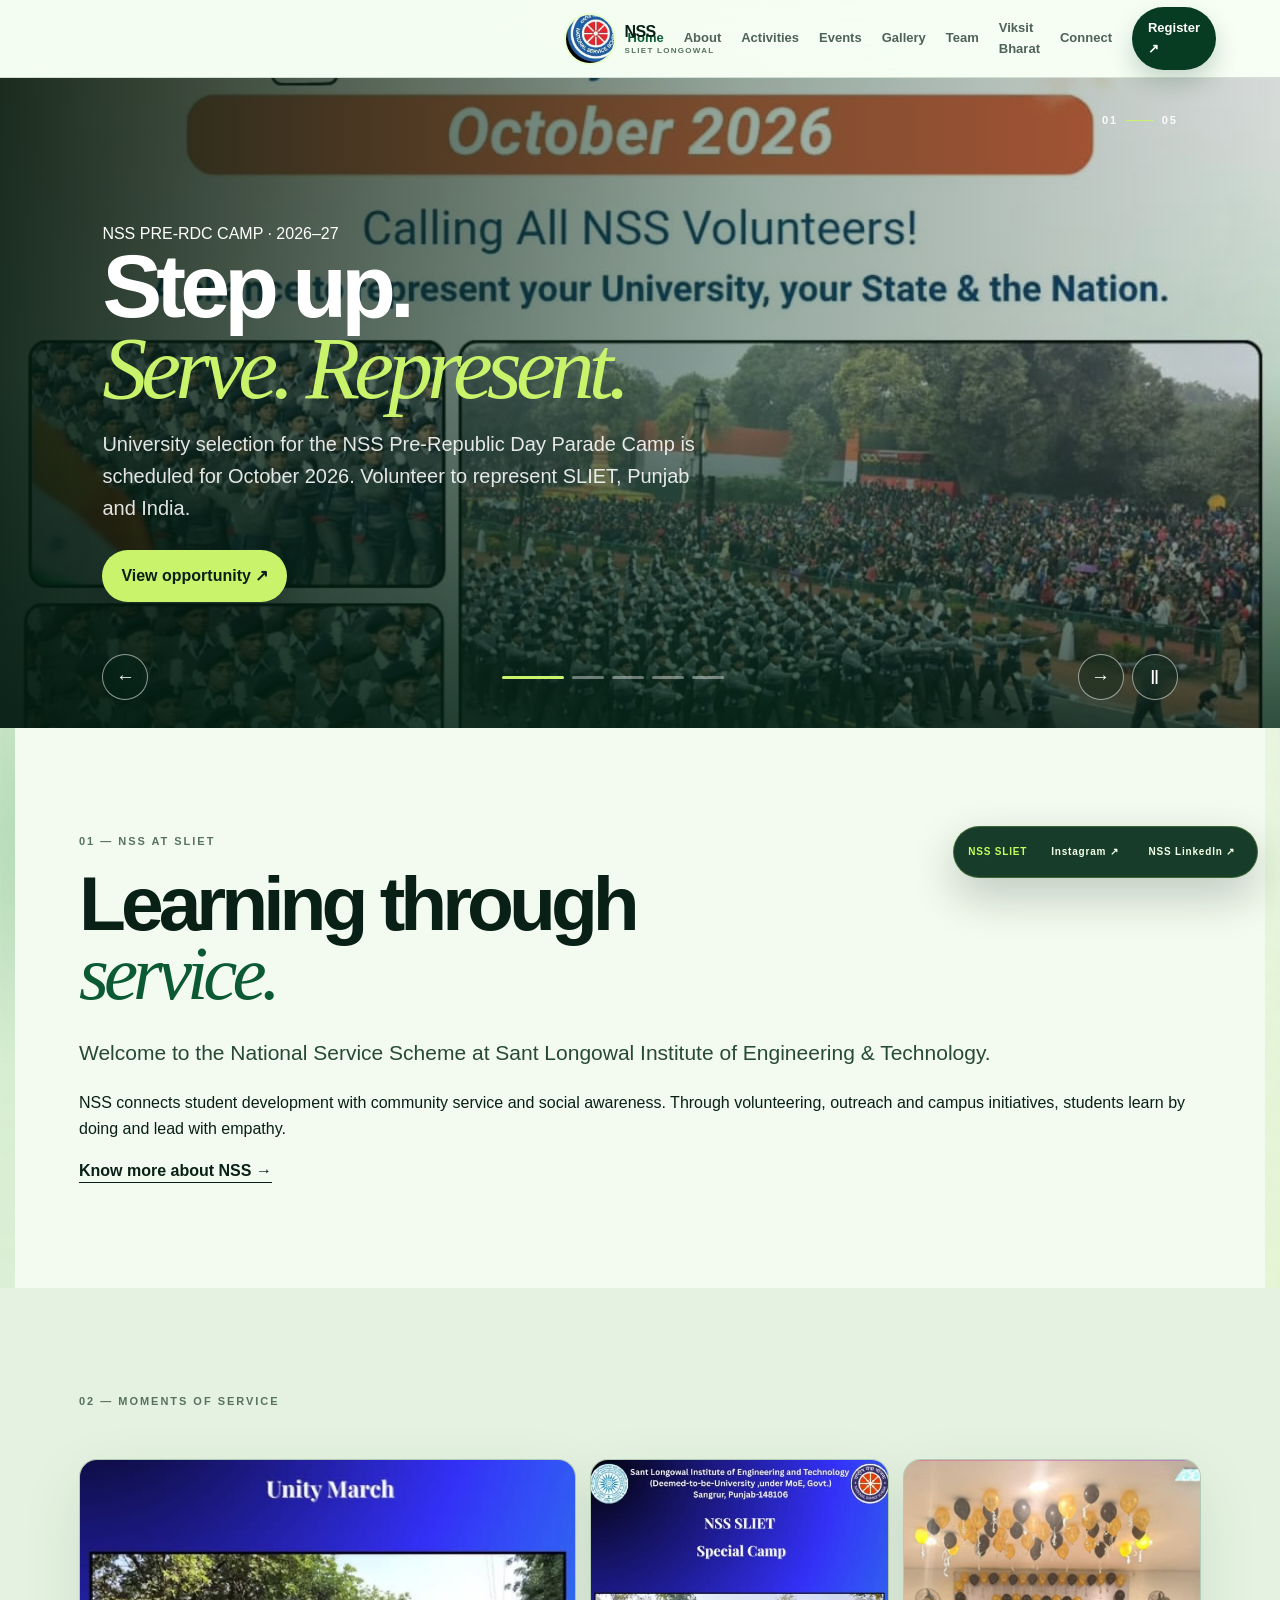
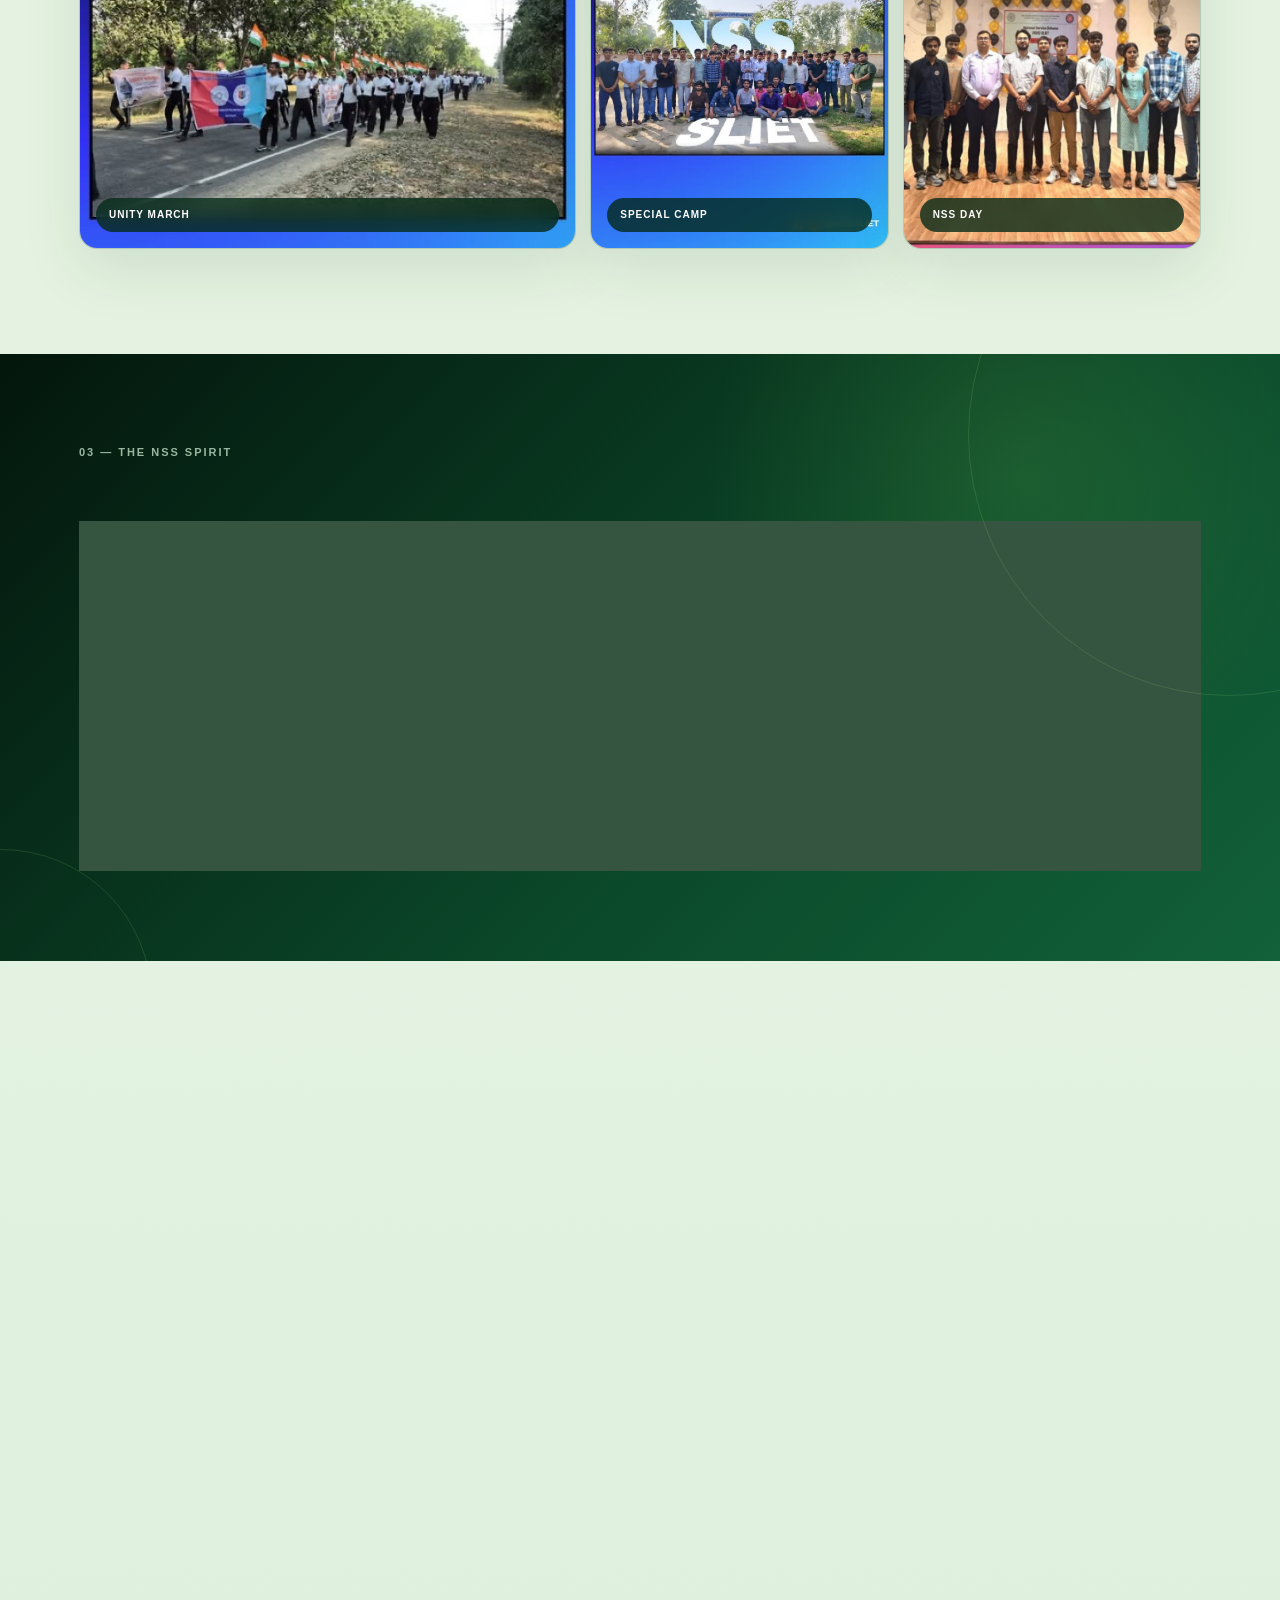
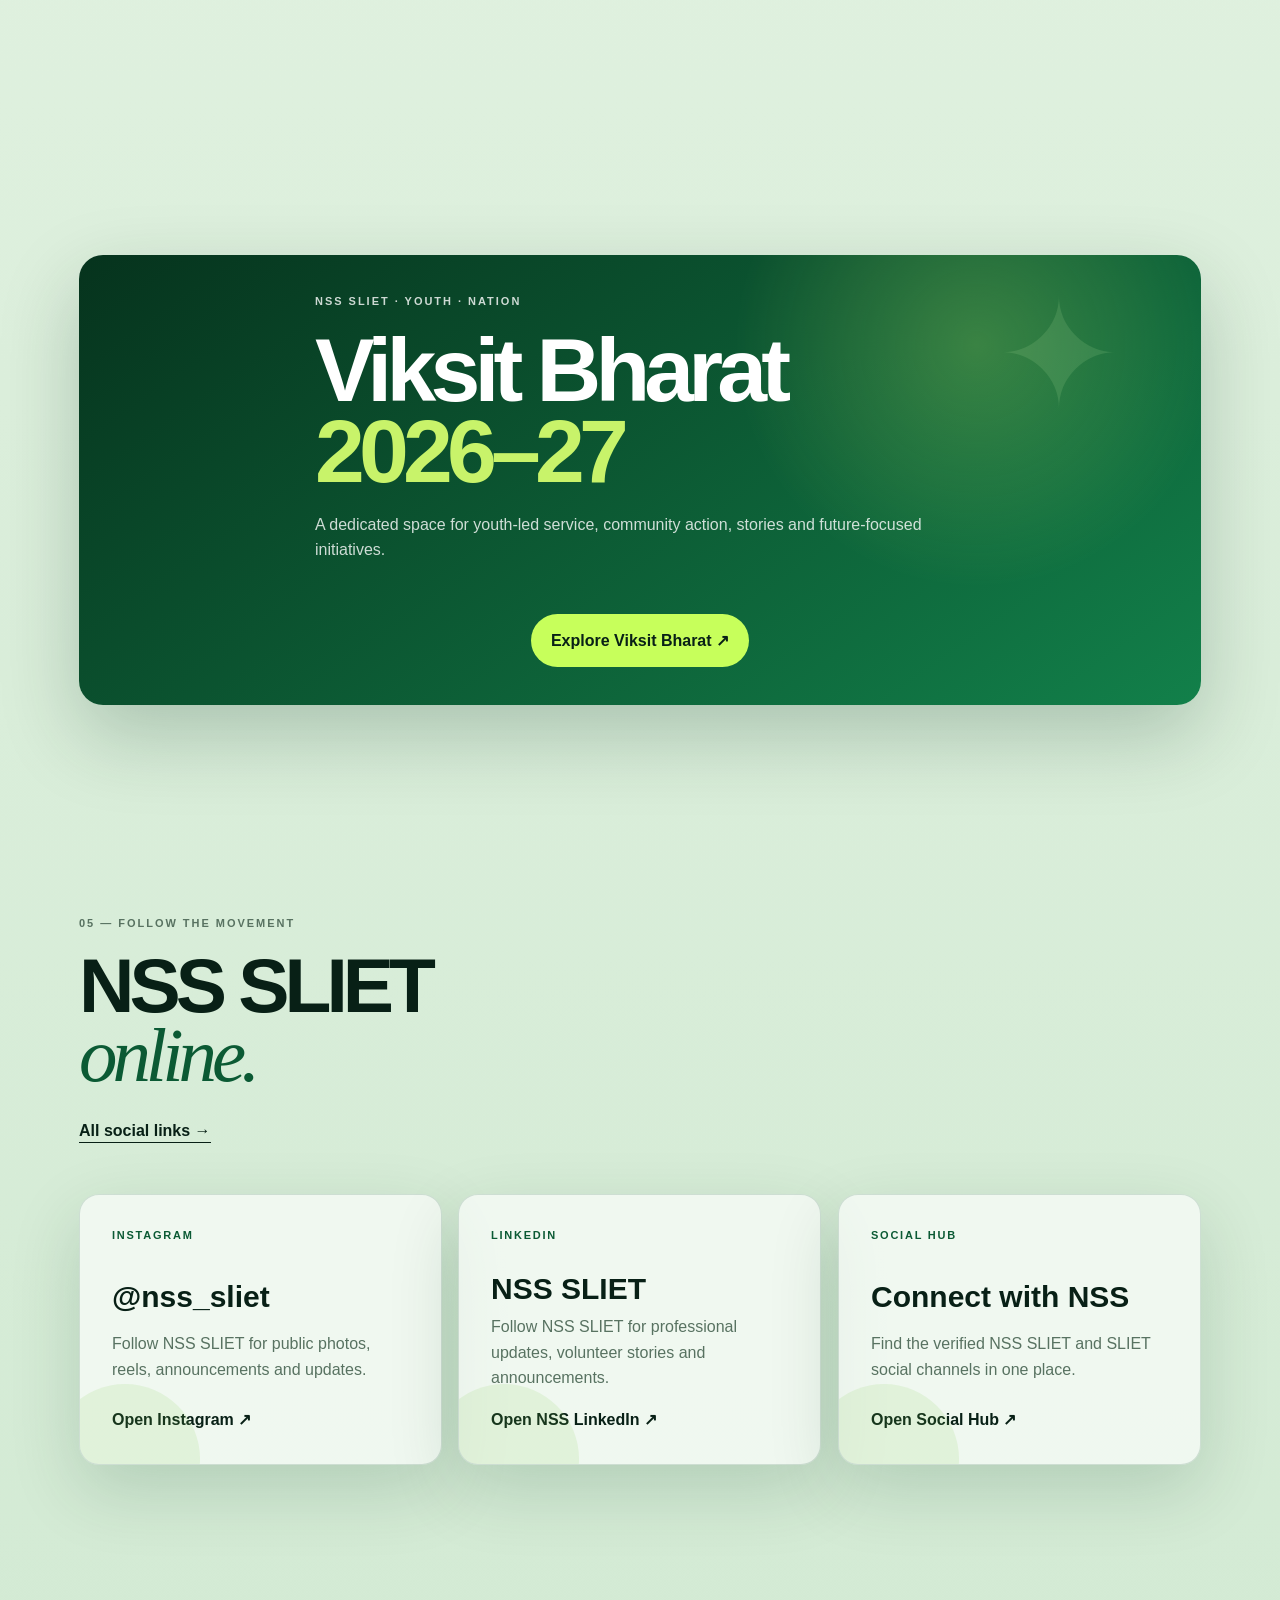
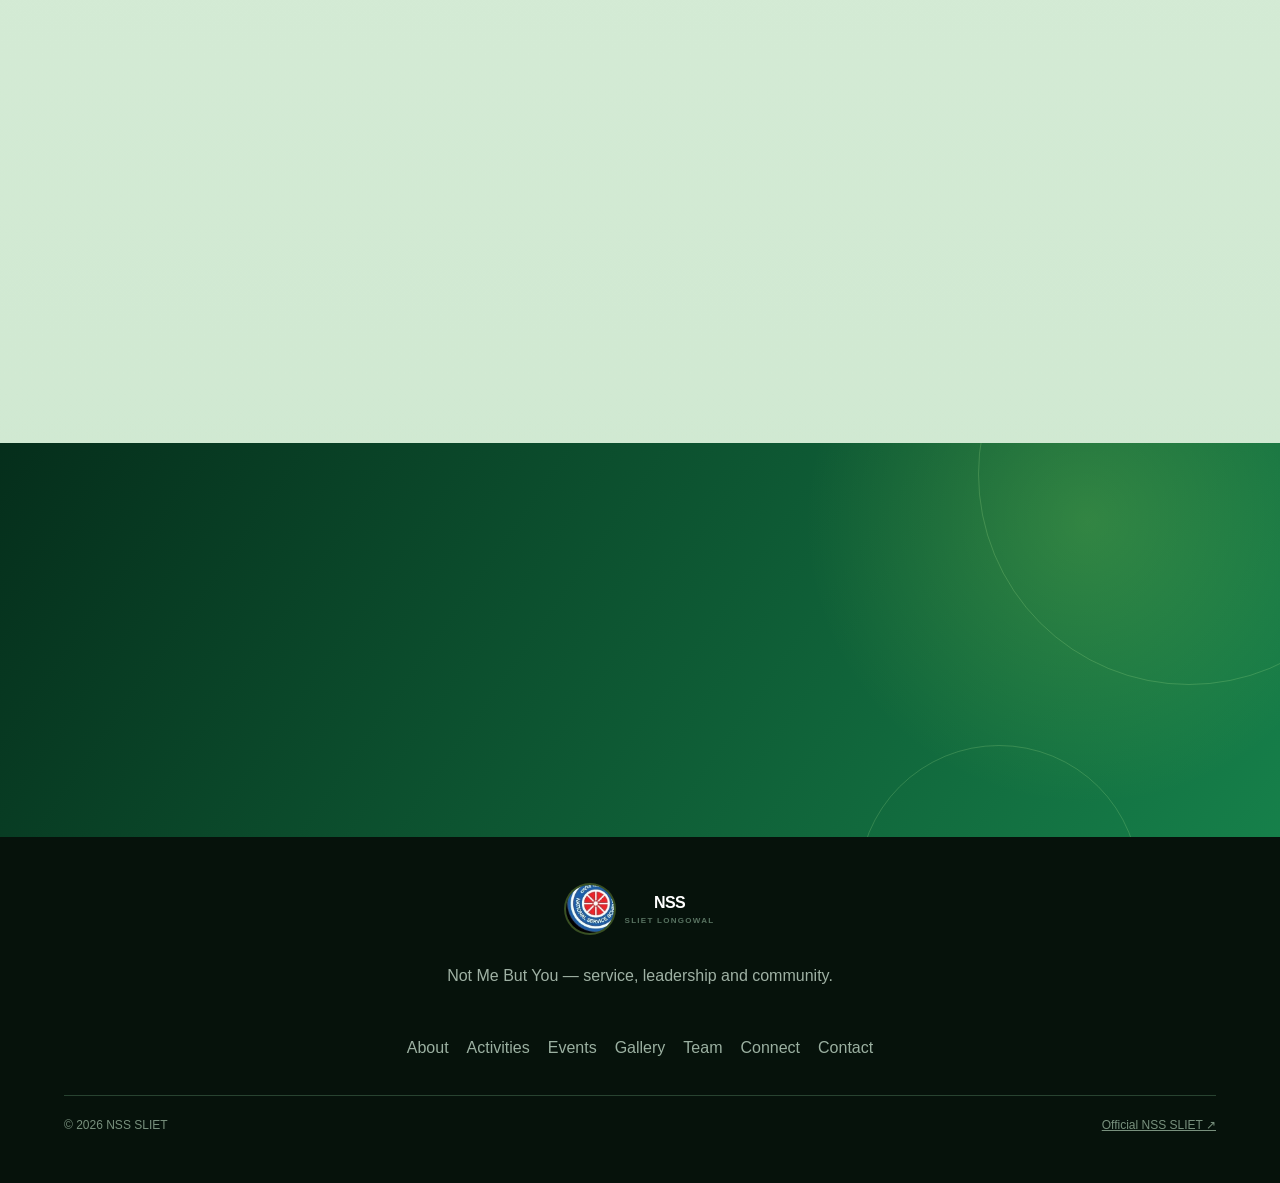
==== commit 273fb373: "Add volunteer profiles and year-wise team cards" ====
--- a/index.html
+++ b/index.html
@@ -43,7 +43,7 @@
       <a href="team.html">Team</a>
       <a href="viksit-bharat-2026-27.html">Viksit Bharat</a>
       <a href="social.html">Connect</a>
-      <a class="nav-cta" href="contact.html">Join NSS ↗</a>
+      <a class="nav-cta" href="volunteer.html">Register ↗</a>
     </nav>
   </header>
 
@@ -260,7 +260,7 @@
         <h2>Your next step<br />can help someone.</h2>
       </div>
       <div class="join-actions reveal nss-reveal">
-        <a class="btn btn-light" href="contact.html">Join NSS ↗</a>
+        <a class="btn btn-light" href="volunteer.html">Register ↗</a>
         <a class="join-link" href="https://www.instagram.com/nss_sliet/" target="_blank" rel="noopener">Follow @nss_sliet →</a>
       </div>
     </section>
--- a/enhancements.css
+++ b/enhancements.css
@@ -37,6 +37,79 @@
   box-shadow: 0 0 0 2px rgba(200, 255, 104, 0.26);
 }
 
+/* Keep the institutional mark centred in the header and footer on every page. */
+.site-header { display: grid; grid-template-columns: minmax(0, 1fr) auto minmax(0, 1fr); }
+.site-header .brand { grid-column: 2; justify-self: center; position: relative; z-index: 2; }
+.site-header .nav, .site-header .menu-btn { grid-column: 3; justify-self: end; }
+.footer-main { justify-content: center; flex-direction: column; text-align: center; }
+.footer-main .brand { justify-content: center; }
+
+/* Team directory: card press/tap flips between a visual profile and role detail. */
+.team-intro { padding-bottom: 24px; }
+.team-years { display: flex; flex-wrap: wrap; gap: 10px; margin-top: 36px; }
+.team-year-link { border: 1px solid var(--nss-line); border-radius: 999px; padding: 9px 14px; color: var(--nss-green); font-size: 12px; font-weight: 900; }
+.team-year-link:hover, .team-year-link.is-current { background: var(--nss-green); border-color: var(--nss-green); color: #fff; }
+.team-session { scroll-margin-top: 92px; }
+.team-session-muted { max-width: none; background: rgba(255, 255, 255, .38); }
+.team-session-heading { max-width: 720px; margin-bottom: 42px; }
+.team-session-heading h2 { font-size: clamp(42px, 5vw, 72px); margin-bottom: 16px; }
+.team-session-heading p:last-child, .team-source-note { color: var(--muted); }
+.team-flip-grid { display: grid; grid-template-columns: repeat(3, minmax(0, 1fr)); gap: 20px; }
+.team-flip-grid-compact { max-width: 940px; }
+.team-flip { min-height: 340px; perspective: 1200px; }
+.team-flip-toggle { display: block; width: 100%; height: 100%; min-height: 340px; padding: 0; border: 0; border-radius: 22px; background: transparent; color: inherit; cursor: pointer; font: inherit; text-align: left; }
+.team-flip-toggle:focus-visible { outline: 3px solid var(--nss-lime); outline-offset: 5px; }
+.team-flip-inner { display: block; position: relative; width: 100%; height: 100%; min-height: 340px; transform-style: preserve-3d; transition: transform 700ms cubic-bezier(.2, .7, .2, 1); }
+.team-flip-toggle.is-flipped .team-flip-inner { transform: rotateY(180deg); }
+.team-face { position: absolute; inset: 0; display: flex; flex-direction: column; align-items: flex-start; justify-content: flex-end; overflow: hidden; padding: 28px; border: 1px solid var(--nss-line); border-radius: 22px; backface-visibility: hidden; box-shadow: 0 18px 48px rgba(7, 59, 34, .09); }
+.team-front { background: linear-gradient(145deg, rgba(255,255,255,.96), #e6f5de); }
+.team-front::before { content: ""; position: absolute; right: -72px; top: -78px; width: 220px; height: 220px; border: 1px solid rgba(11,107,59,.18); border-radius: 50%; }
+.team-back { justify-content: center; background: linear-gradient(140deg, #063a22, #0c6a3c); color: #fff; transform: rotateY(180deg); }
+.team-portrait { position: relative; z-index: 1; display: grid; place-items: center; width: 100px; height: 100px; margin-bottom: auto; border: 5px solid rgba(255,255,255,.8); border-radius: 50%; background: linear-gradient(140deg, var(--nss-lime), #5daa50); box-shadow: 0 16px 32px rgba(7,59,34,.18); color: var(--nss-green); font-size: 29px; font-weight: 900; }
+.team-role, .team-kicker, .team-hint { font-size: 10px; font-weight: 900; letter-spacing: .14em; }
+.team-role, .team-kicker { color: var(--nss-green-light); }
+.team-back .team-kicker, .team-back .team-hint { color: #c8ff9a; }
+.team-face strong { margin: 9px 0; font-size: clamp(25px, 2.7vw, 36px); line-height: 1; letter-spacing: -.05em; }
+.team-back > span:not(.team-kicker):not(.team-hint) { max-width: 27ch; color: rgba(255,255,255,.82); }
+.team-hint { margin-top: 16px; color: var(--muted); }
+.team-archive-note { display: flex; min-height: 250px; max-width: 420px; flex-direction: column; justify-content: center; padding: 32px; border: 1px dashed rgba(7,59,34,.34); border-radius: 22px; background: rgba(255,255,255,.46); }
+.team-archive-note h3 { margin: 12px 0; font-size: 28px; }
+.team-archive-note p { color: var(--muted); }
+.team-source-note { max-width: 880px; margin-top: 32px; font-size: 13px; }
+.volunteer-callout { margin-top: 30px; }
+
+/* Local volunteer profile card. No personal details leave the visitor's browser. */
+.privacy-panel { display: flex; gap: 14px; max-width: 970px; margin-bottom: 34px; padding: 18px 20px; border: 1px solid rgba(7,59,34,.18); border-radius: 16px; background: #e4f4dc; color: var(--nss-green); }
+.privacy-panel span { color: var(--muted); }
+.volunteer-layout { display: grid; grid-template-columns: minmax(0,.9fr) minmax(320px,.8fr); gap: clamp(30px,7vw,100px); align-items: start; }
+.volunteer-form { display: grid; gap: 18px; padding: clamp(24px,4vw,44px); border: 1px solid var(--nss-line); border-radius: 24px; background: rgba(255,255,255,.68); box-shadow: var(--shadow); }
+.volunteer-form h2 { font-size: clamp(42px,5vw,68px); margin-bottom: 8px; }
+.volunteer-form label { display: grid; gap: 7px; color: var(--nss-green); font-size: 13px; font-weight: 800; }
+.volunteer-form label > span { color: var(--muted); font-weight: 500; }
+.volunteer-form input:not([type="checkbox"]), .volunteer-form select { width: 100%; min-height: 47px; border: 1px solid rgba(7,59,34,.22); border-radius: 11px; background: #fff; color: var(--ink); font: inherit; padding: 10px 12px; }
+.volunteer-form .consent { grid-template-columns: auto 1fr; align-items: start; gap: 10px; color: var(--muted); font-weight: 500; }
+.volunteer-form .consent input { margin-top: 4px; }
+.id-card-panel { min-width: 0; }
+.id-card-panel[hidden] { display: none; }
+.volunteer-id-card { overflow: hidden; border-radius: 24px; background: linear-gradient(140deg,#073b22,#0b6b3b); box-shadow: 0 25px 58px rgba(7,59,34,.27); color: #fff; }
+.id-card-top { display: flex; align-items: center; gap: 11px; padding: 22px; background: rgba(0,0,0,.14); font-size: 24px; font-weight: 900; }
+.id-card-top img { width: 46px; height: 46px; border-radius: 50%; }
+.id-card-top small { display: block; color: #c7e8cb; font-size: 9px; letter-spacing: .16em; }
+.id-card-profile { display: flex; align-items: center; gap: 18px; padding: 32px 24px; }
+.id-card-initials { display: grid; flex: 0 0 auto; width: 84px; height: 84px; place-items: center; border: 4px solid rgba(255,255,255,.72); border-radius: 50%; background: var(--nss-lime); color: var(--nss-green); font-size: 26px; font-weight: 900; }
+.id-card-profile strong, .id-card-profile span { display: block; }
+.id-card-profile strong { font-size: clamp(25px,3vw,38px); letter-spacing: -.05em; line-height: 1; }
+.id-card-profile span { margin-top: 8px; color: #d1f7ba; font-size: 12px; font-weight: 800; letter-spacing: .06em; }
+.id-card-meta { display: grid; grid-template-columns: 1fr 1fr; gap: 1px; background: rgba(255,255,255,.18); }
+.id-card-meta span { display: grid; gap: 4px; padding: 14px 20px; background: rgba(0,0,0,.12); color: #c8e9c8; font-size: 9px; font-weight: 900; letter-spacing: .11em; }
+.id-card-meta b { overflow-wrap: anywhere; color: #fff; font-size: 13px; letter-spacing: 0; }
+.id-card-status { padding: 15px 20px; background: var(--nss-lime); color: var(--nss-green); font-size: 9px; font-weight: 900; letter-spacing: .1em; text-align: center; }
+.id-card-actions { display: flex; flex-wrap: wrap; gap: 12px; margin-top: 20px; }
+
+@media (max-width: 900px) { .site-header .menu-btn { display: block; } .site-header .nav { grid-column: 1 / -1; justify-self: stretch; } .team-flip-grid { grid-template-columns: repeat(2, minmax(0,1fr)); } .volunteer-layout { grid-template-columns: 1fr; } }
+@media (max-width: 560px) { .team-flip-grid { grid-template-columns: 1fr; } .team-flip, .team-flip-toggle, .team-flip-inner { min-height: 308px; } .privacy-panel { flex-direction: column; } .id-card-meta { grid-template-columns: 1fr; } }
+@media print { body * { visibility: hidden; } .id-card-panel, .id-card-panel * { visibility: visible; } .id-card-panel { position: absolute; inset: 0; width: 100%; padding: 20mm; } .volunteer-id-card { max-width: 88mm; box-shadow: none; } .id-card-actions { display: none; } }
+
 .nss-home-slides {
   position: absolute;
   inset: 0;
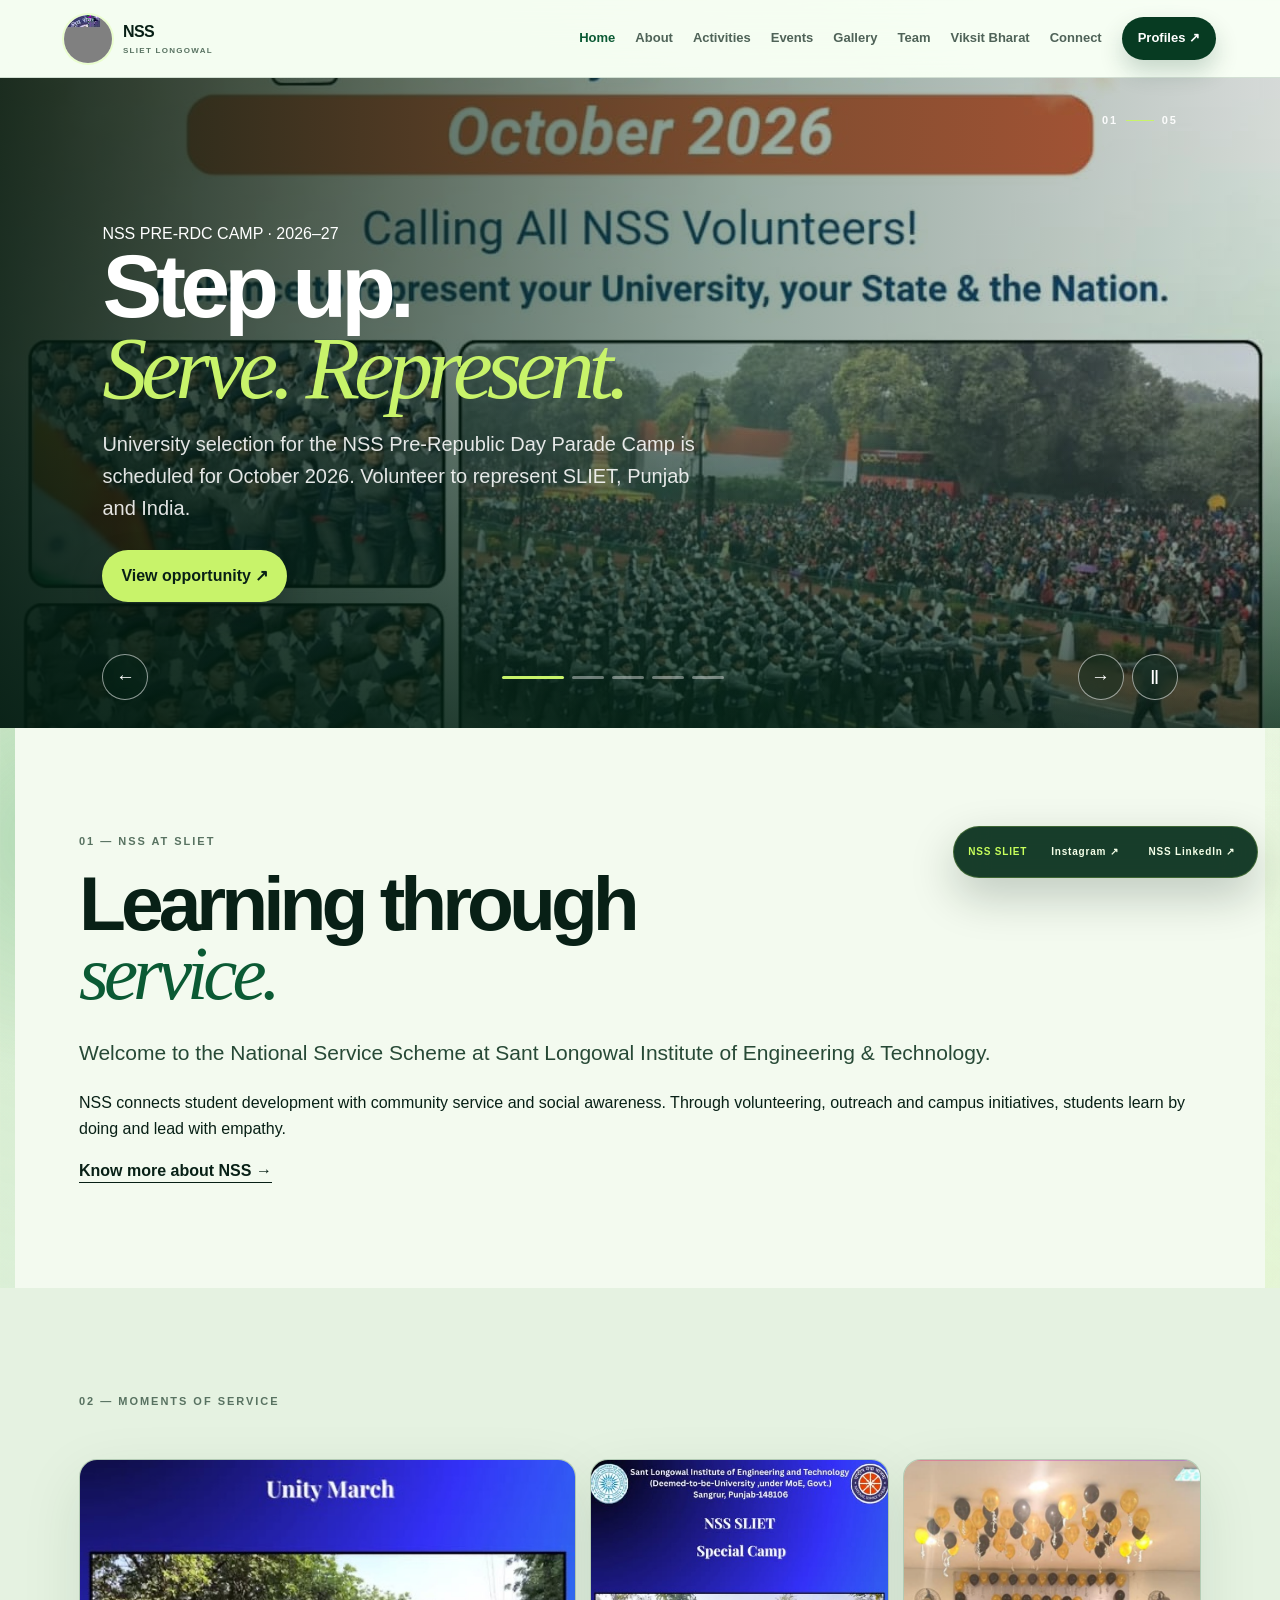
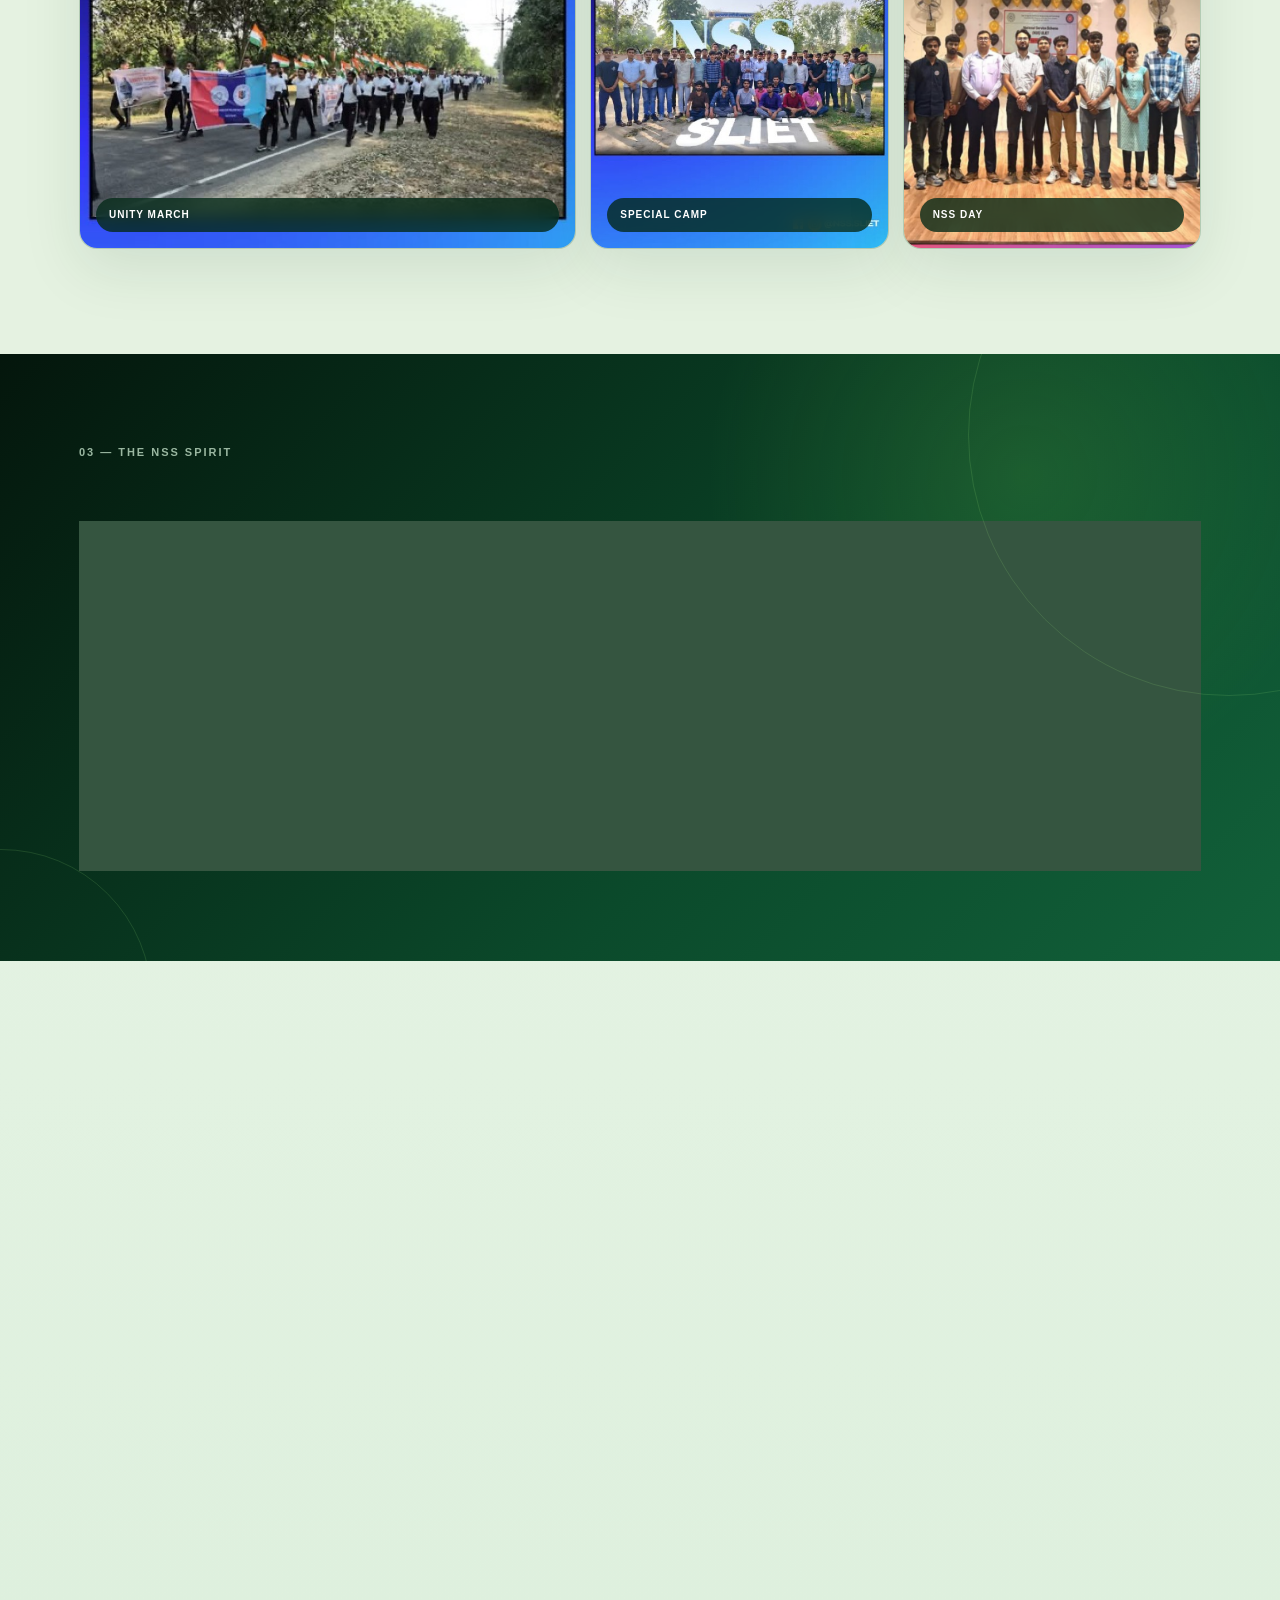
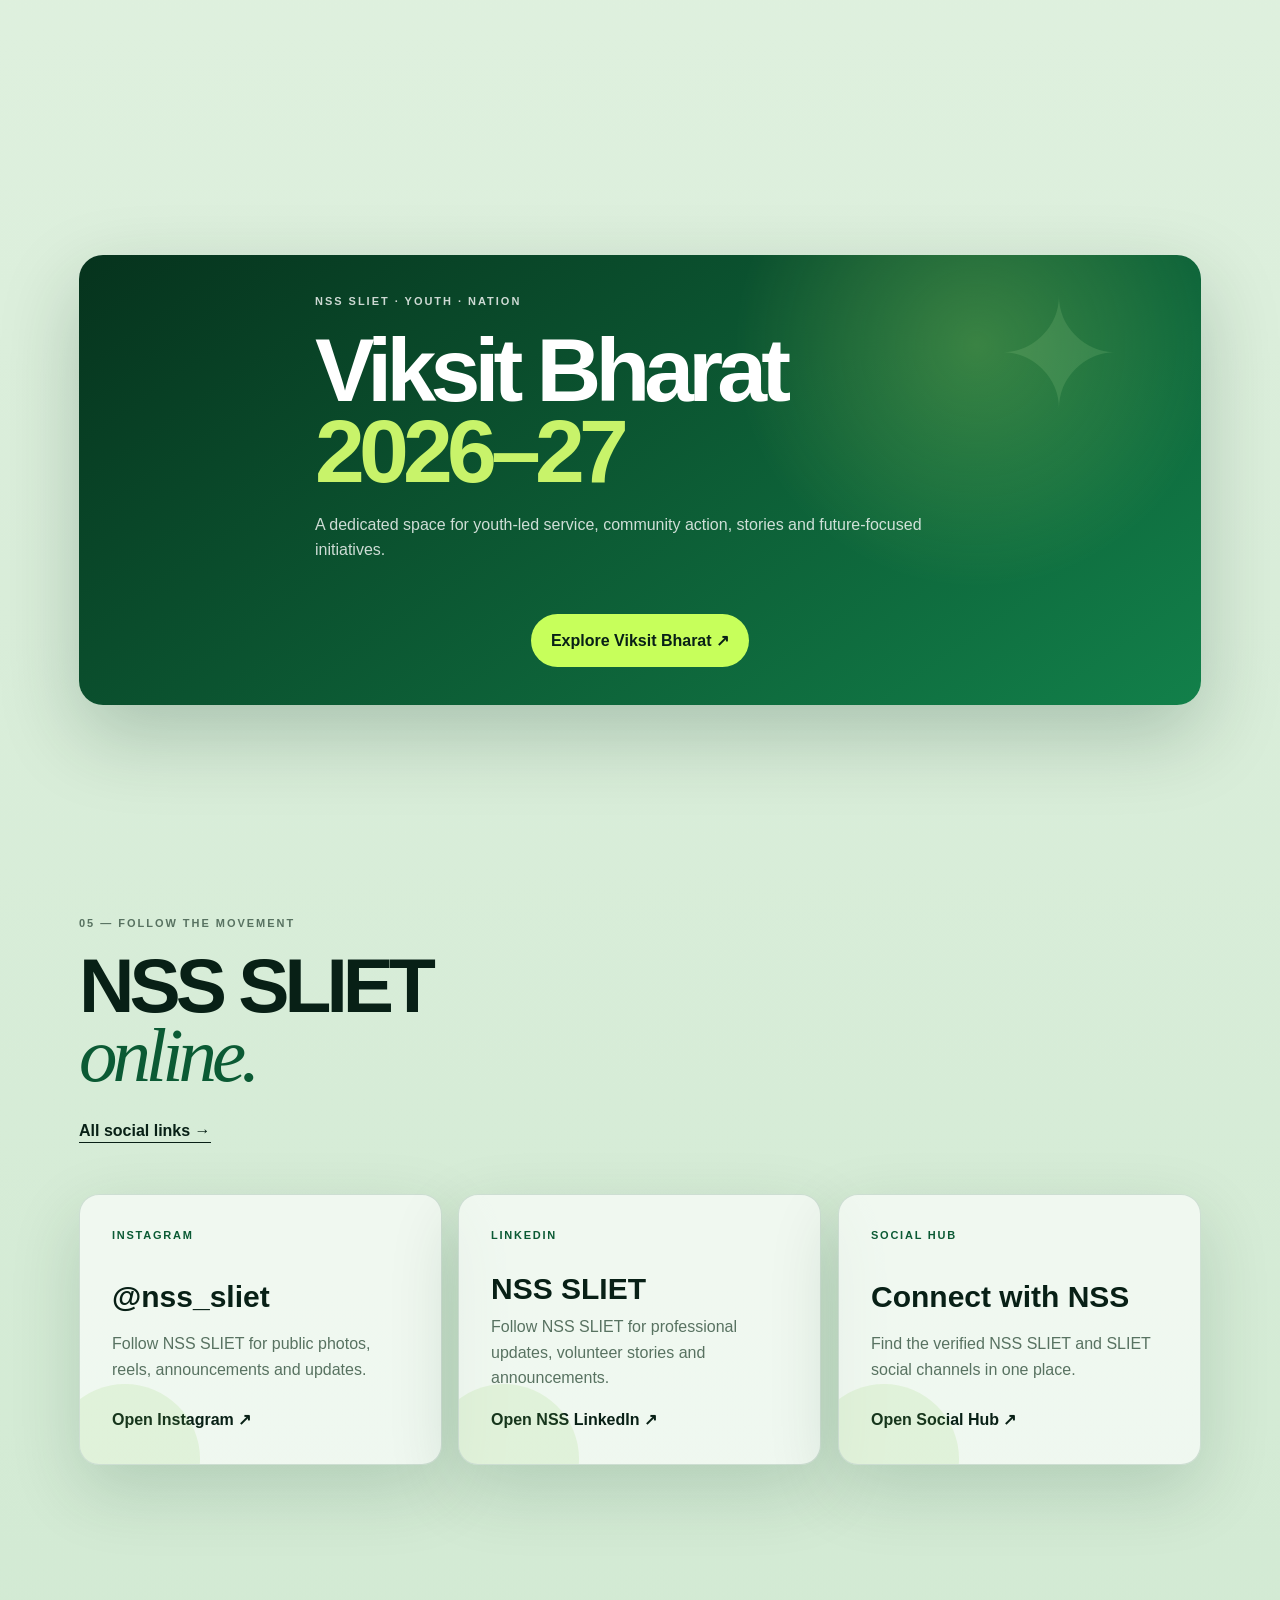
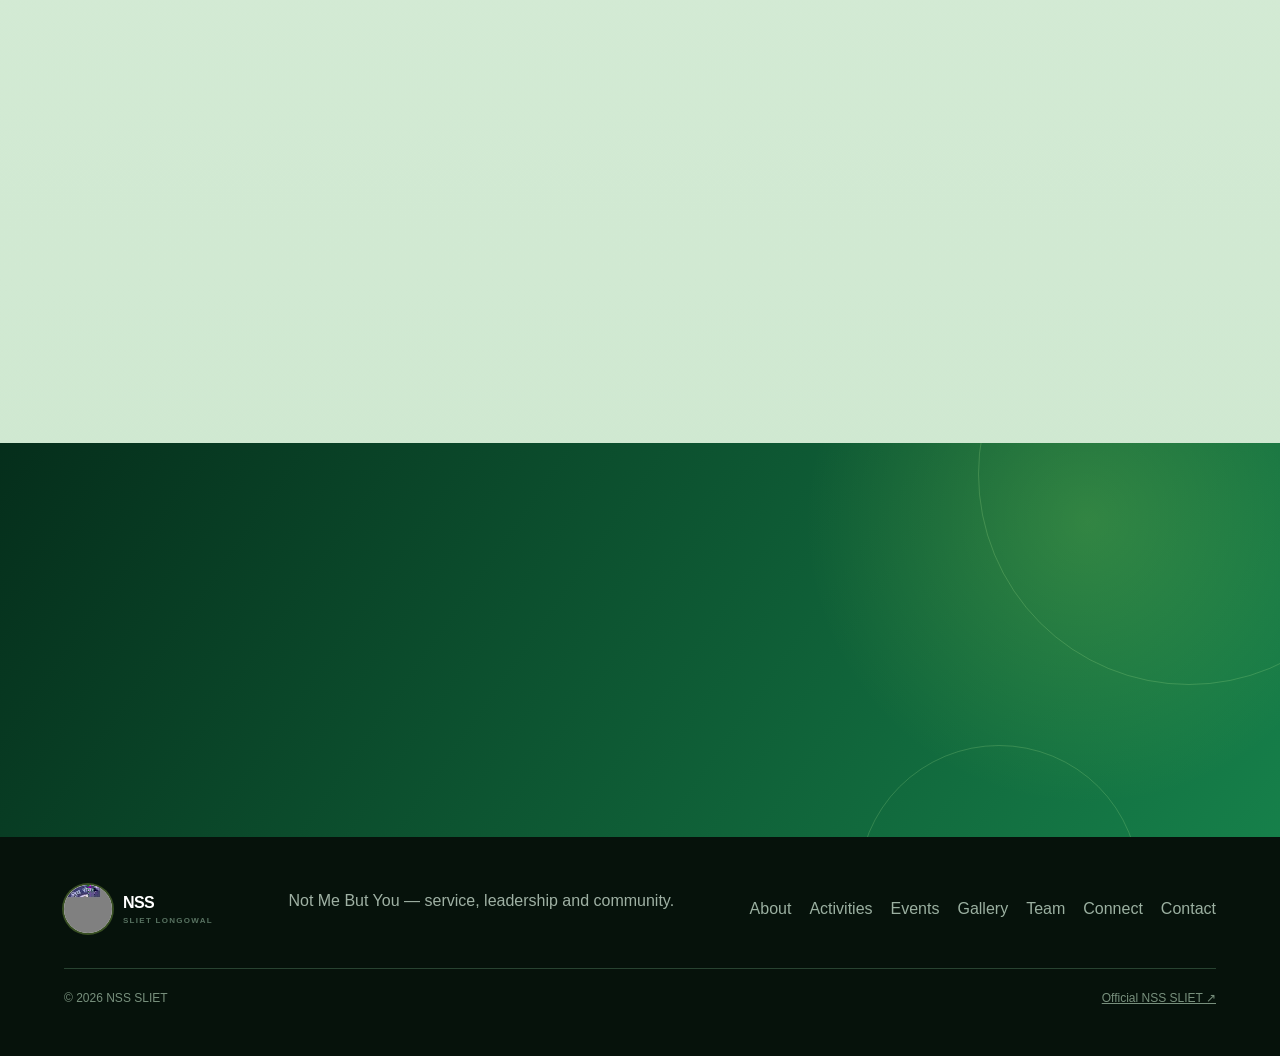
==== commit 1dfbfe80: "Replace registration with searchable NSS profiles" ====
--- a/index.html
+++ b/index.html
@@ -43,7 +43,7 @@
       <a href="team.html">Team</a>
       <a href="viksit-bharat-2026-27.html">Viksit Bharat</a>
       <a href="social.html">Connect</a>
-      <a class="nav-cta" href="volunteer.html">Register ↗</a>
+      <a class="nav-cta" href="volunteer.html">Profiles ↗</a>
     </nav>
   </header>
 
@@ -260,7 +260,7 @@
         <h2>Your next step<br />can help someone.</h2>
       </div>
       <div class="join-actions reveal nss-reveal">
-        <a class="btn btn-light" href="volunteer.html">Register ↗</a>
+        <a class="btn btn-light" href="volunteer.html">View profiles ↗</a>
         <a class="join-link" href="https://www.instagram.com/nss_sliet/" target="_blank" rel="noopener">Follow @nss_sliet →</a>
       </div>
     </section>
--- a/enhancements.css
+++ b/enhancements.css
@@ -31,18 +31,18 @@
 }
 
 .brand img {
-  object-fit: cover;
+  /* Header/footer NSS logo: keep the complete emblem inside its round frame. */
+  object-fit: contain;
+  object-position: center;
+  /* padding: 0px */
   border-radius: 50%;
-  background: #06120b;
+  background: #f6f5f5;
   box-shadow: 0 0 0 2px rgba(200, 255, 104, 0.26);
 }
-
-/* Keep the institutional mark centred in the header and footer on every page. */
-.site-header { display: grid; grid-template-columns: minmax(0, 1fr) auto minmax(0, 1fr); }
-.site-header .brand { grid-column: 2; justify-self: center; position: relative; z-index: 2; }
-.site-header .nav, .site-header .menu-btn { grid-column: 3; justify-self: end; }
-.footer-main { justify-content: center; flex-direction: column; text-align: center; }
-.footer-main .brand { justify-content: center; }
+/* The NSS SLIET identity stays left-aligned in the header; the emblem never crops. */
+.site-header { display: flex; justify-content: space-between; }
+.site-header .brand { position: relative; z-index: 2; }
+.footer-main { justify-content: space-between; flex-direction: row; text-align: left; }
 
 /* Team directory: card press/tap flips between a visual profile and role detail. */
 .team-intro { padding-bottom: 24px; }
@@ -106,7 +106,24 @@
 .id-card-status { padding: 15px 20px; background: var(--nss-lime); color: var(--nss-green); font-size: 9px; font-weight: 900; letter-spacing: .1em; text-align: center; }
 .id-card-actions { display: flex; flex-wrap: wrap; gap: 12px; margin-top: 20px; }
 
-@media (max-width: 900px) { .site-header .menu-btn { display: block; } .site-header .nav { grid-column: 1 / -1; justify-self: stretch; } .team-flip-grid { grid-template-columns: repeat(2, minmax(0,1fr)); } .volunteer-layout { grid-template-columns: 1fr; } }
+/* Searchable public NSS profile directory. */
+.profile-directory-layout { display: grid; grid-template-columns: minmax(0, .9fr) minmax(320px, .8fr); gap: clamp(30px, 7vw, 100px); align-items: start; }
+.profile-search-panel { padding: clamp(24px, 4vw, 44px); border: 1px solid var(--nss-line); border-radius: 24px; background: rgba(255,255,255,.68); box-shadow: var(--shadow); }
+.profile-search-panel h2 { font-size: clamp(42px, 5vw, 68px); margin-bottom: 24px; }
+.profile-search-label { display: block; margin-bottom: 7px; color: var(--nss-green); font-size: 13px; font-weight: 800; }
+.profile-search { width: 100%; min-height: 52px; border: 1px solid rgba(7,59,34,.25); border-radius: 12px; background: #fff; color: var(--ink); font: inherit; padding: 10px 14px; }
+.profile-search:focus { outline: 3px solid rgba(200,255,104,.75); border-color: var(--nss-green); }
+.profile-search-help, .profile-card-note { color: var(--muted); font-size: 13px; }
+.profile-results { display: grid; gap: 9px; max-height: 510px; margin-top: 22px; overflow: auto; padding-right: 4px; }
+.profile-result { display: grid; grid-template-columns: auto 1fr auto; align-items: center; gap: 12px; width: 100%; padding: 12px; border: 1px solid rgba(7,59,34,.14); border-radius: 14px; background: rgba(255,255,255,.72); color: var(--ink); cursor: pointer; font: inherit; text-align: left; transition: .2s ease; }
+.profile-result:hover, .profile-result:focus-visible { border-color: var(--nss-green); background: #fff; box-shadow: 0 10px 24px rgba(7,59,34,.11); transform: translateX(3px); }
+.profile-result-initials { display: grid; width: 40px; height: 40px; place-items: center; border-radius: 50%; background: var(--nss-lime); color: var(--nss-green); font-weight: 900; }
+.profile-result strong { display: block; }
+.profile-empty { padding: 18px; border: 1px dashed var(--nss-line); border-radius: 12px; color: var(--muted); }
+.profile-card-note { margin-top: 16px; }
+.id-card-actions button:disabled { cursor: not-allowed; opacity: .5; transform: none; }
+
+@media (max-width: 900px) { .site-header .menu-btn { display: block; } .team-flip-grid { grid-template-columns: repeat(2, minmax(0,1fr)); } .volunteer-layout, .profile-directory-layout { grid-template-columns: 1fr; } }
 @media (max-width: 560px) { .team-flip-grid { grid-template-columns: 1fr; } .team-flip, .team-flip-toggle, .team-flip-inner { min-height: 308px; } .privacy-panel { flex-direction: column; } .id-card-meta { grid-template-columns: 1fr; } }
 @media print { body * { visibility: hidden; } .id-card-panel, .id-card-panel * { visibility: visible; } .id-card-panel { position: absolute; inset: 0; width: 100%; padding: 20mm; } .volunteer-id-card { max-width: 88mm; box-shadow: none; } .id-card-actions { display: none; } }
 
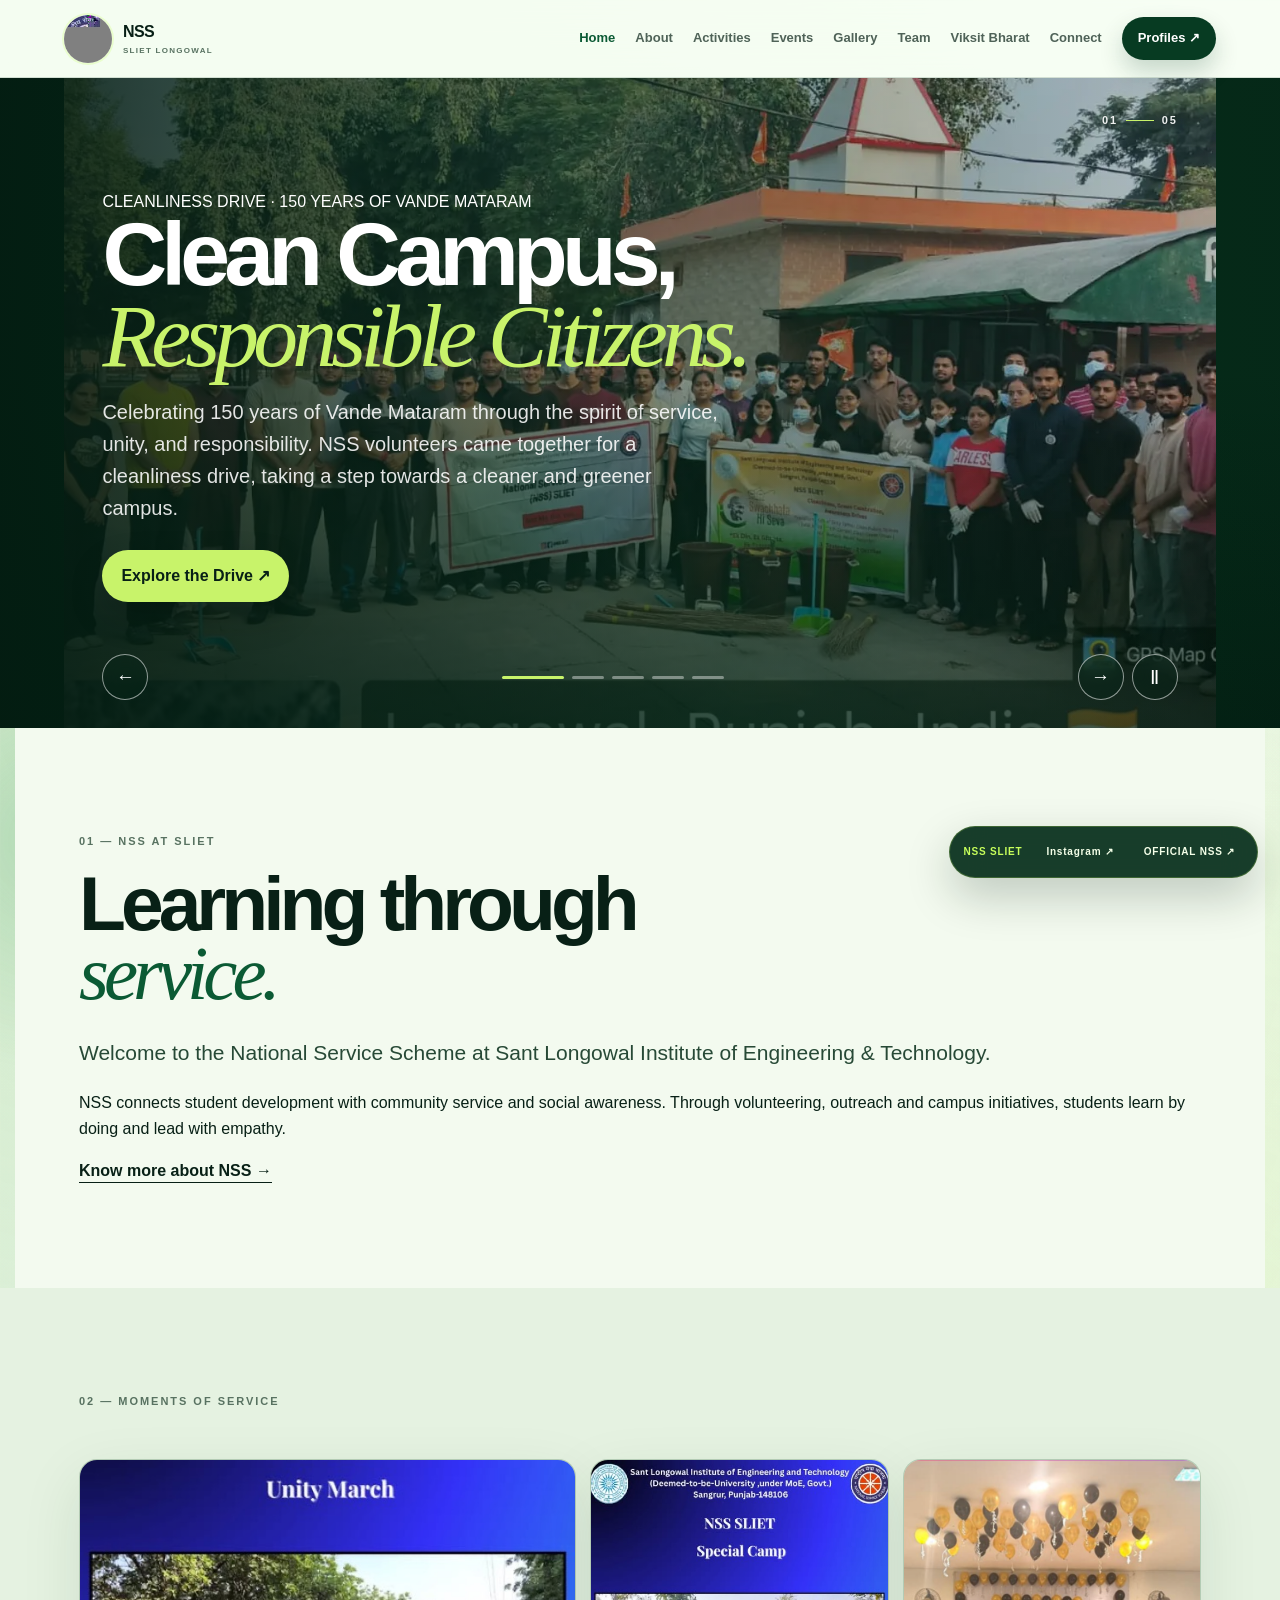
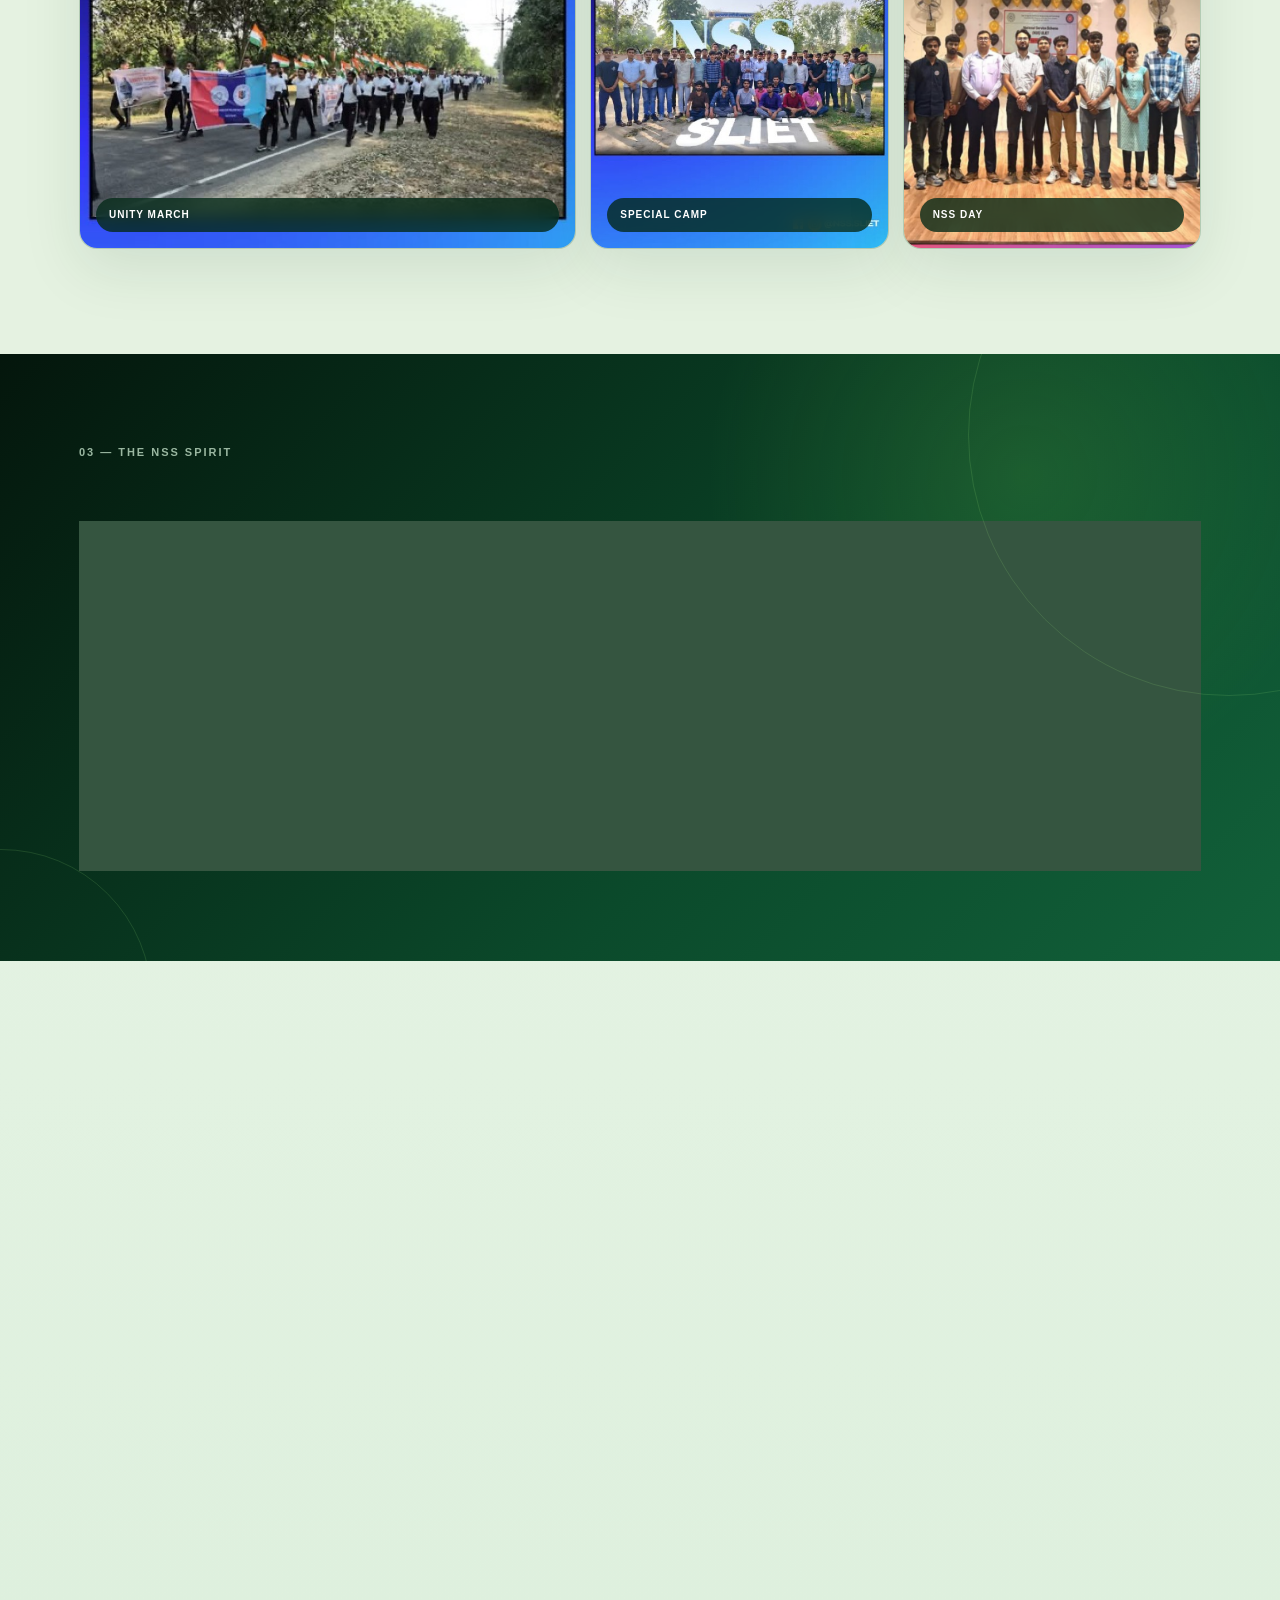
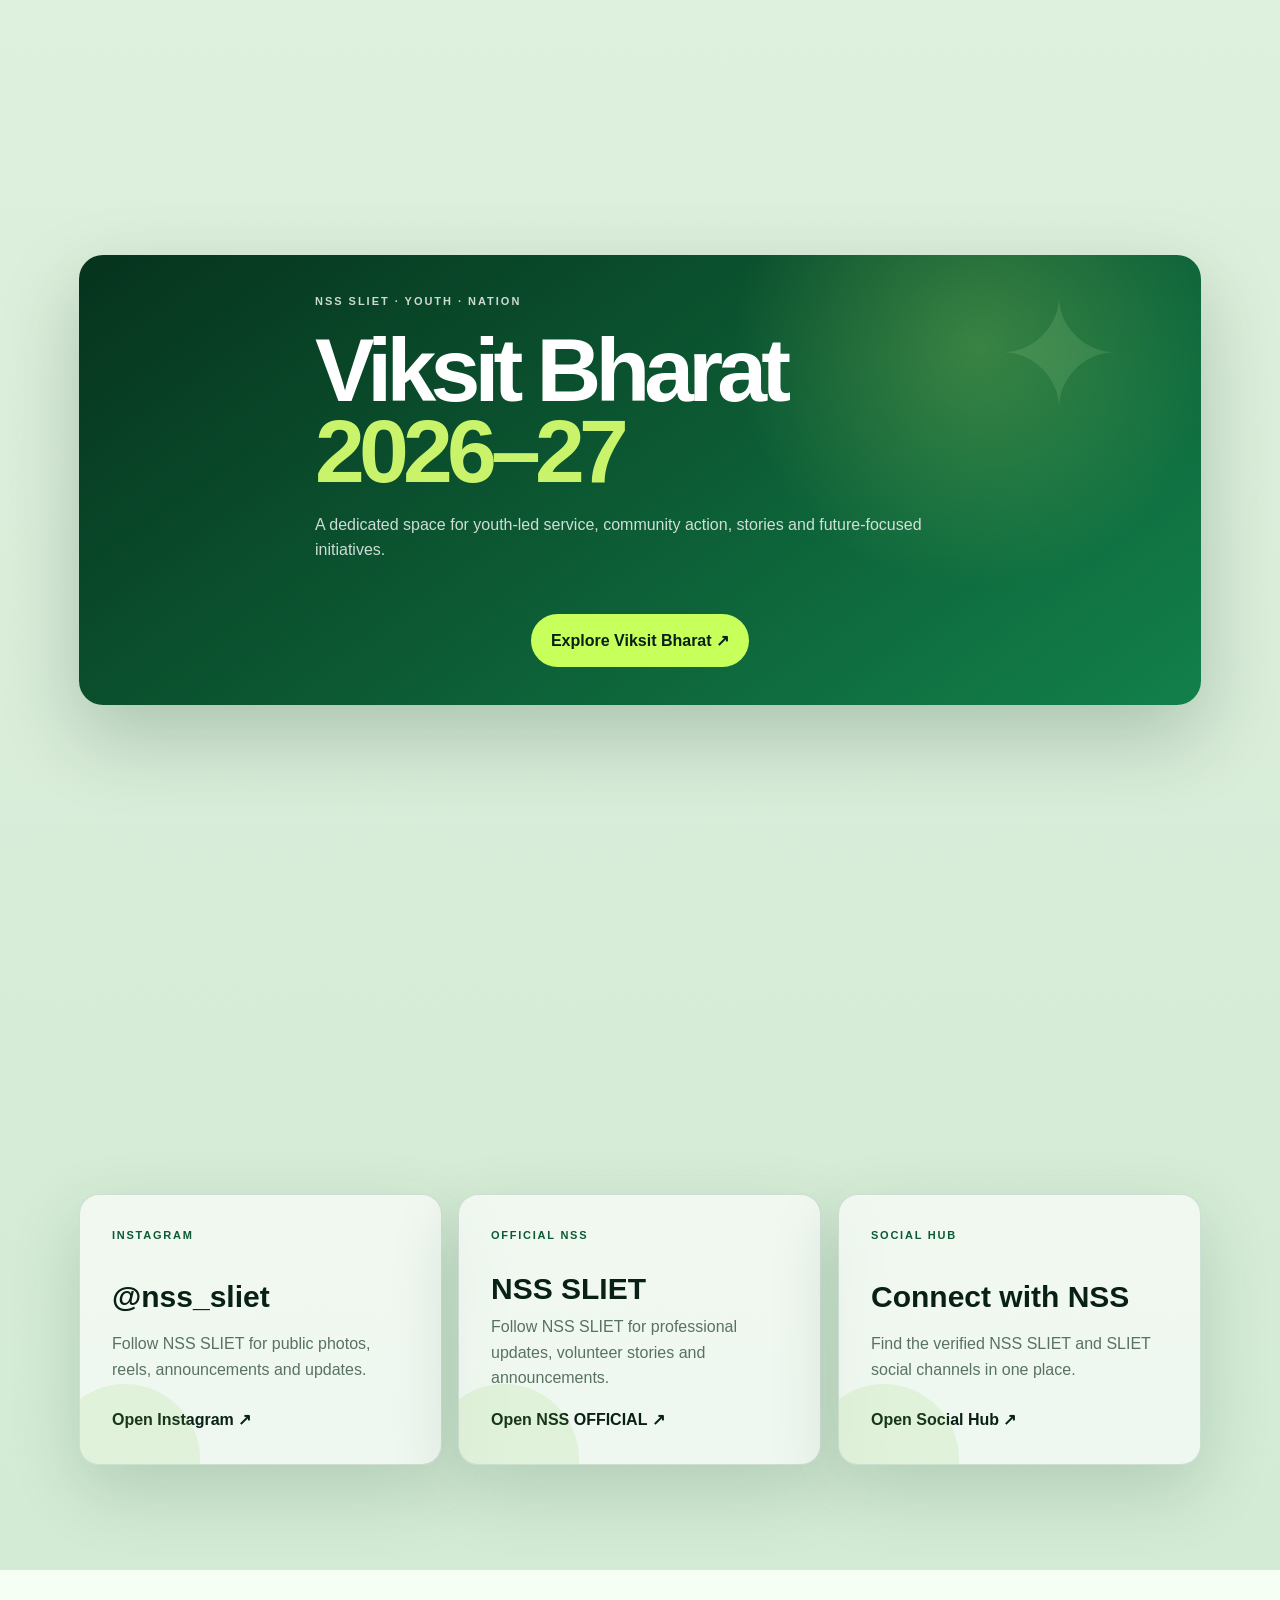
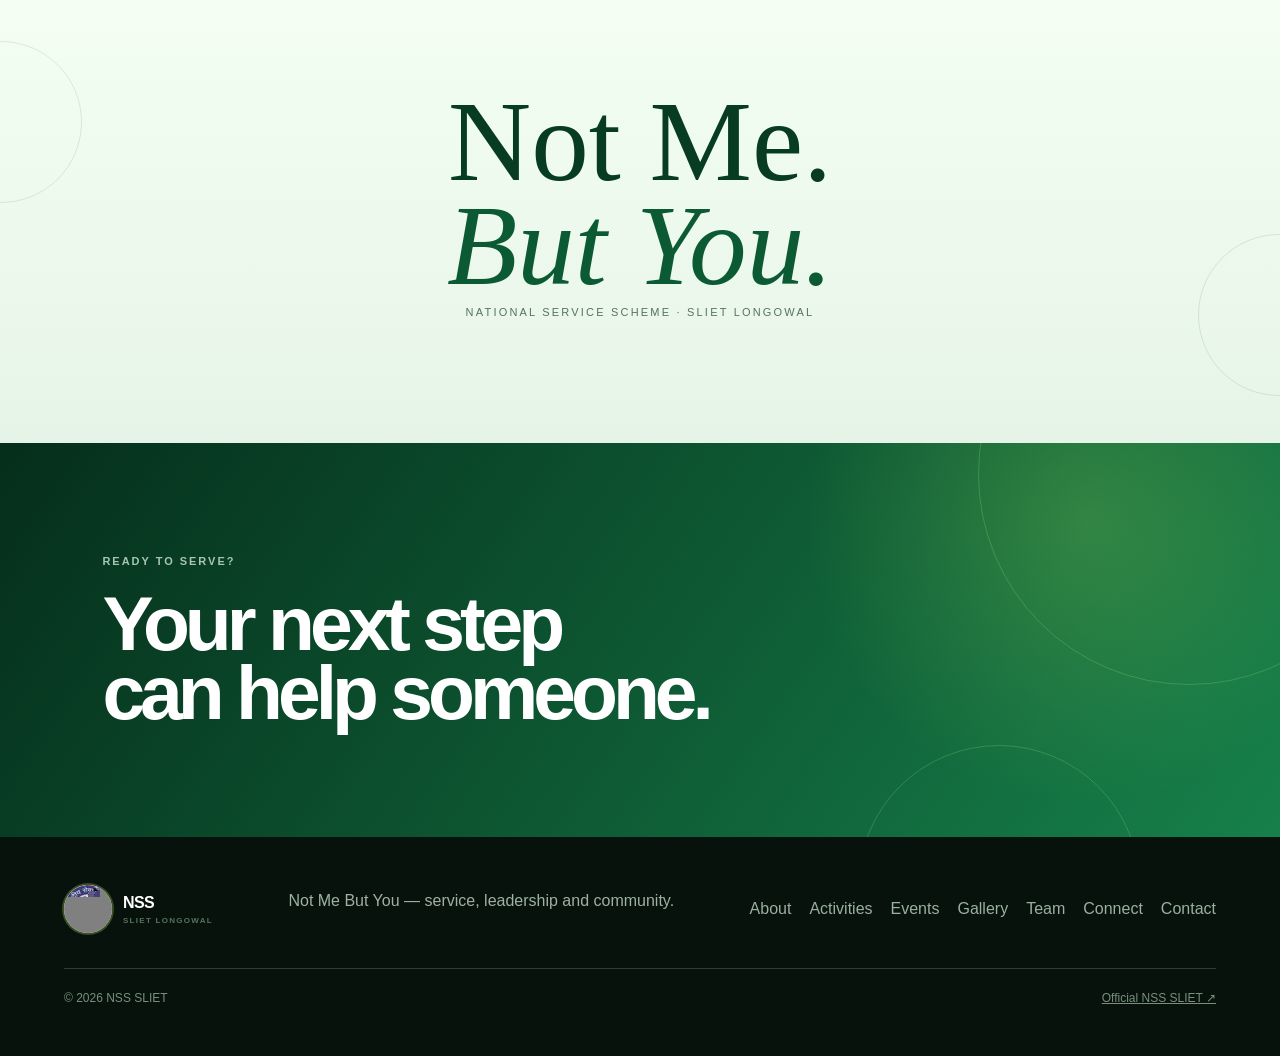
==== commit 76b63a37: "add new event" ====
--- a/index.html
+++ b/index.html
@@ -50,6 +50,47 @@
   <main>
     <section class="nss-home-slider" aria-label="NSS SLIET photo highlights">
       <div class="nss-home-slides">
+
+
+        <article class="nss-home-slide">
+  <img src="assets/photos/cleanliness-drive.jpg" 
+     alt="NSS SLIET volunteers participating in a cleanliness drive" 
+     style="width: 90%; height: 50%; display: block; margin: 0 auto;" />
+
+  <div class="nss-slide-content">
+    <div class="nss-slide-kicker">
+      CLEANLINESS DRIVE · 150 YEARS OF VANDE MATARAM
+    </div>
+
+    <h1>
+      Clean Campus,<br />
+      <em>Responsible Citizens.</em>
+    </h1>
+
+    <p>
+      Celebrating 150 years of Vande Mataram through the spirit of service,
+      unity, and responsibility. NSS volunteers came together for a
+      cleanliness drive, taking a step towards a cleaner and greener campus.
+    </p>
+
+    <a class="slider-button" href="events.html">
+      Explore the Drive ↗
+    </a>
+  </div>
+</article>
+
+
+        <article class="nss-home-slide">
+  <img src="assets/photos/nss-day.jpg" alt="NSS SLIET volunteers celebrating NSS Day" 
+  style="width: 80%; height: 50%; display: block; margin: 0 auto;" />
+  <div class="nss-slide-content">
+    <div class="nss-slide-kicker">NATIONAL SERVICE SCHEME · NSS DAY</div>
+    <h1>Celebrating<br /><em>NSS Day.</em></h1>
+    <p>Celebrating the spirit of voluntary service, community engagement, and youth leadership on NSS Day.</p>
+    <a class="slider-button" href="events.html">Explore NSS Activities ↗</a>
+  </div>
+</article>
+
         <article class="nss-home-slide is-active">
           <img src="assets/photos/instagram/pre-rdc-camp-2026-27.jpeg" alt="NSS Pre-Republic Day Parade Camp 2026-27 announcement" />
           <div class="nss-slide-content">
@@ -65,8 +106,8 @@
           <div class="nss-slide-content">
             <div class="nss-slide-kicker">VIKSIT BHARAT YOUNG LEADERS DIALOGUE · 2027</div>
             <h1>Ideas for a<br /><em>Viksit Bharat.</em></h1>
-            <p>A My Bharat national quiz opportunity for young leaders. The current 2027 listing closes on 30 September 2026.</p>
-            <a class="slider-button" href="https://mybharat.gov.in/Gov/Department/department-of-youth-affairs-01/quiz" target="_blank" rel="noopener">Open My Bharat ↗</a>
+            <p>A My Bharat national quiz opportunity for young leaders.</p>
+            <a class="slider-button" href="https://mybharat.gov.in/quizzes/yuva/detail/uHzkZ9NIN0AdlPVjogfWMg/" target="_blank" rel="noopener">Open My Bharat ↗</a>
           </div>
         </article>
 
@@ -234,11 +275,11 @@
           <p>Follow NSS SLIET for public photos, reels, announcements and updates.</p>
           <strong>Open Instagram ↗</strong>
         </a>
-        <a class="activity social-card reveal nss-reveal" href="https://www.linkedin.com/company/nss-sliet/" target="_blank" rel="noopener">
-          <span>LINKEDIN</span>
+        <a class="activity social-card reveal nss-reveal" href="https://sliet.ac.in/nss/" target="_blank" rel="noopener">
+          <span>OFFICIAL NSS</span>
           <h3>NSS SLIET</h3>
           <p>Follow NSS SLIET for professional updates, volunteer stories and announcements.</p>
-          <strong>Open NSS LinkedIn ↗</strong>
+          <strong>Open NSS OFFICIAL ↗</strong>
         </a>
         <a class="activity social-card reveal nss-reveal" href="social.html">
           <span>SOCIAL HUB</span>
--- a/enhancements.css
+++ b/enhancements.css
@@ -60,12 +60,17 @@
 .team-flip-toggle { display: block; width: 100%; height: 100%; min-height: 340px; padding: 0; border: 0; border-radius: 22px; background: transparent; color: inherit; cursor: pointer; font: inherit; text-align: left; }
 .team-flip-toggle:focus-visible { outline: 3px solid var(--nss-lime); outline-offset: 5px; }
 .team-flip-inner { display: block; position: relative; width: 100%; height: 100%; min-height: 340px; transform-style: preserve-3d; transition: transform 700ms cubic-bezier(.2, .7, .2, 1); }
-.team-flip-toggle.is-flipped .team-flip-inner { transform: rotateY(180deg); }
+.team-flip-toggle.is-flipped .team-flip-inner,
+.team-flip.is-auto-flipped .team-flip-inner { transform: rotateY(180deg); }
+/* Desktop cards flip on hover; touch devices retain the button tap fallback. */
+.team-flip:hover .team-flip-inner,
+.team-flip:focus-within .team-flip-inner { transform: rotateY(180deg); }
 .team-face { position: absolute; inset: 0; display: flex; flex-direction: column; align-items: flex-start; justify-content: flex-end; overflow: hidden; padding: 28px; border: 1px solid var(--nss-line); border-radius: 22px; backface-visibility: hidden; box-shadow: 0 18px 48px rgba(7, 59, 34, .09); }
 .team-front { background: linear-gradient(145deg, rgba(255,255,255,.96), #e6f5de); }
 .team-front::before { content: ""; position: absolute; right: -72px; top: -78px; width: 220px; height: 220px; border: 1px solid rgba(11,107,59,.18); border-radius: 50%; }
 .team-back { justify-content: center; background: linear-gradient(140deg, #063a22, #0c6a3c); color: #fff; transform: rotateY(180deg); }
-.team-portrait { position: relative; z-index: 1; display: grid; place-items: center; width: 100px; height: 100px; margin-bottom: auto; border: 5px solid rgba(255,255,255,.8); border-radius: 50%; background: linear-gradient(140deg, var(--nss-lime), #5daa50); box-shadow: 0 16px 32px rgba(7,59,34,.18); color: var(--nss-green); font-size: 29px; font-weight: 900; }
+.team-portrait { position: relative; z-index: 1; display: grid; place-items: center; width: 100px; height: 100px; margin-bottom: auto; overflow: hidden; border: 5px solid rgba(255,255,255,.8); border-radius: 50%; background: linear-gradient(140deg, var(--nss-lime), #5daa50); box-shadow: 0 16px 32px rgba(7,59,34,.18); color: var(--nss-green); font-size: 29px; font-weight: 900; }
+.team-portrait-photo { position: absolute; inset: 0; width: 100%; height: 100%; object-fit: cover; object-position: center; }
 .team-role, .team-kicker, .team-hint { font-size: 10px; font-weight: 900; letter-spacing: .14em; }
 .team-role, .team-kicker { color: var(--nss-green-light); }
 .team-back .team-kicker, .team-back .team-hint { color: #c8ff9a; }
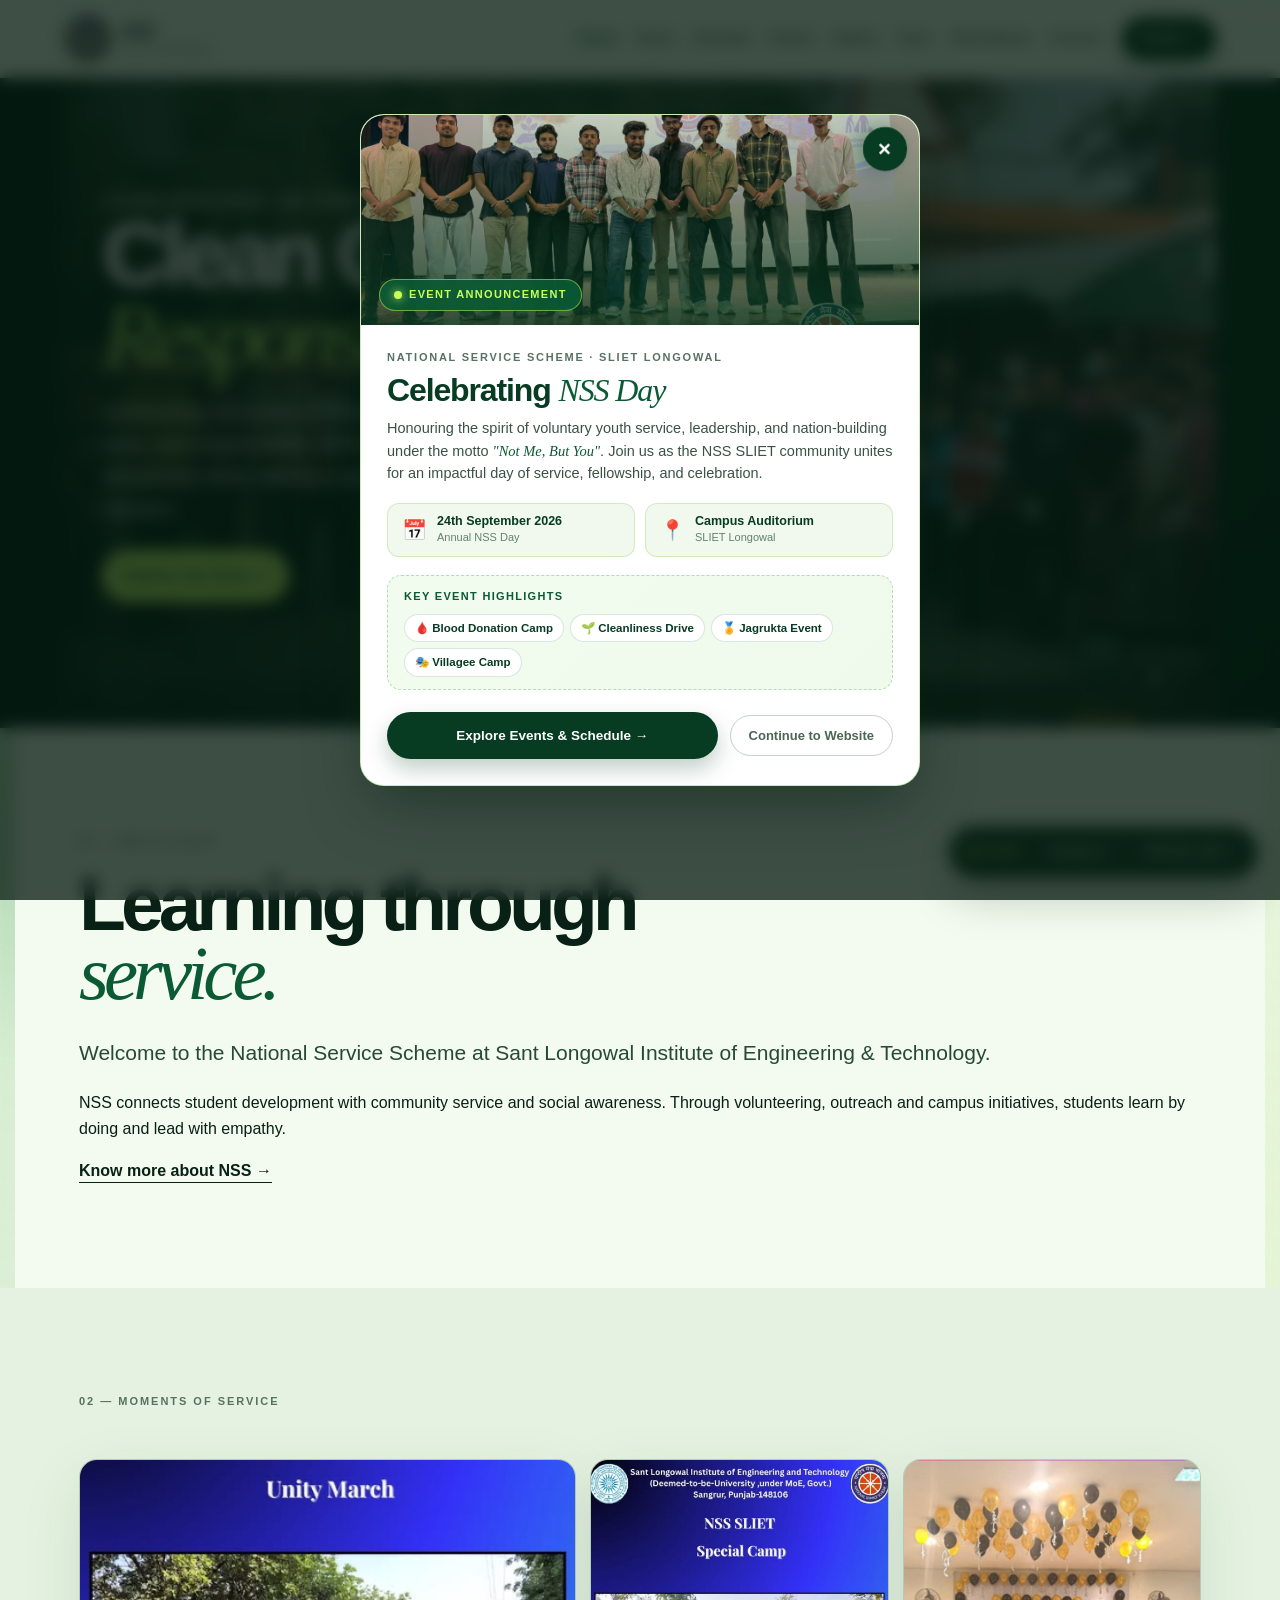
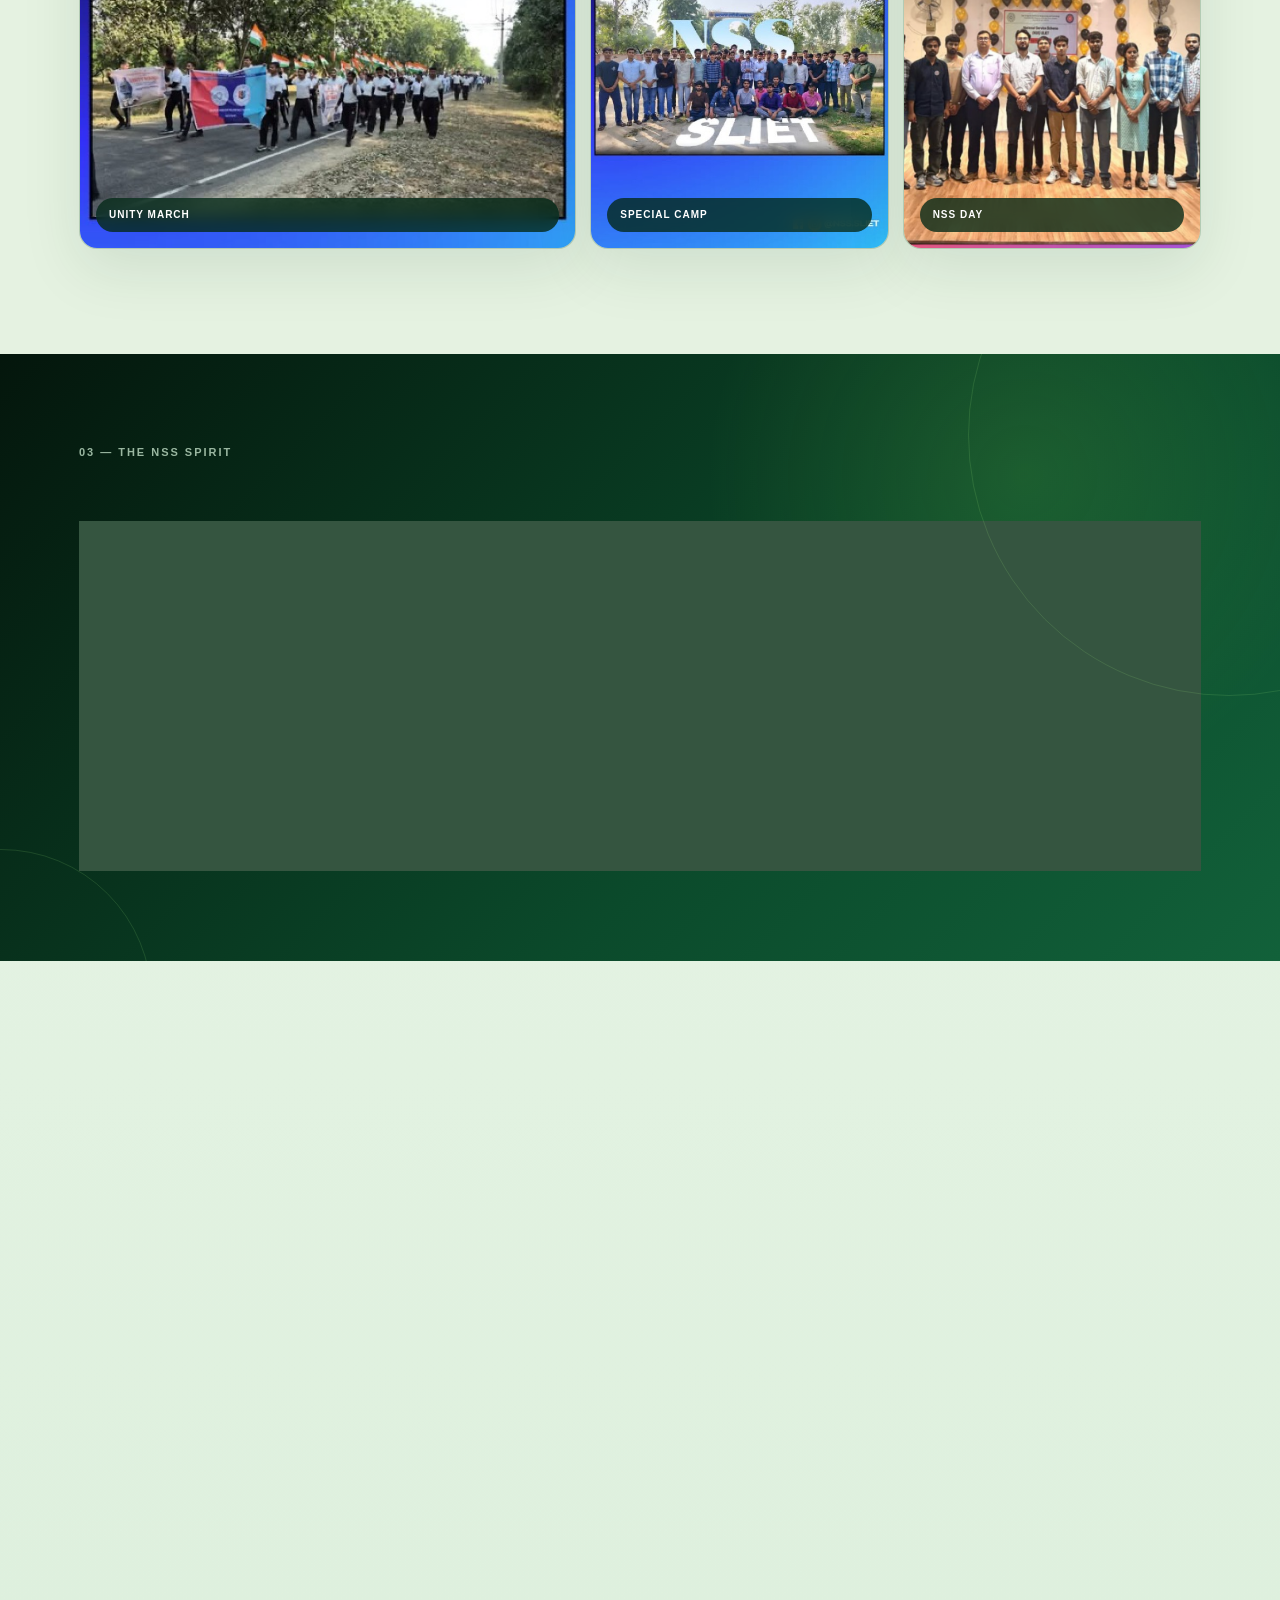
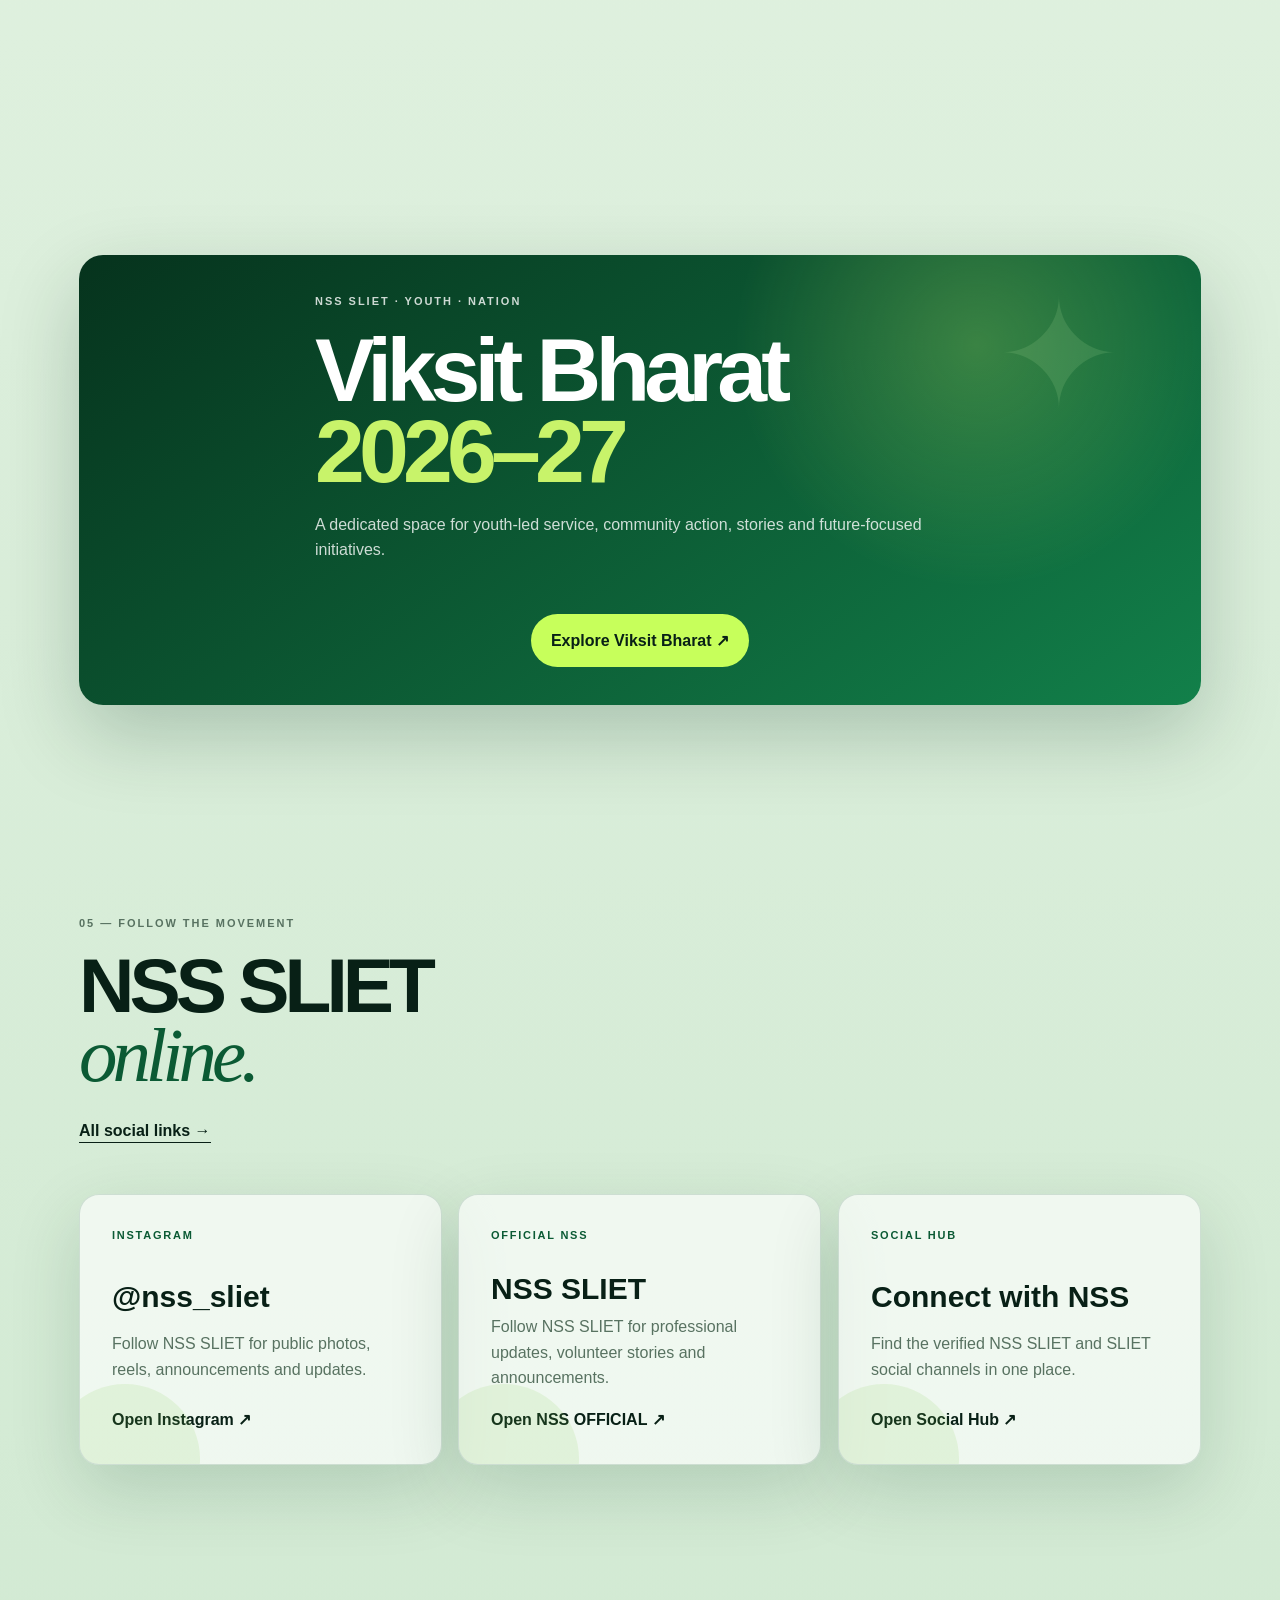
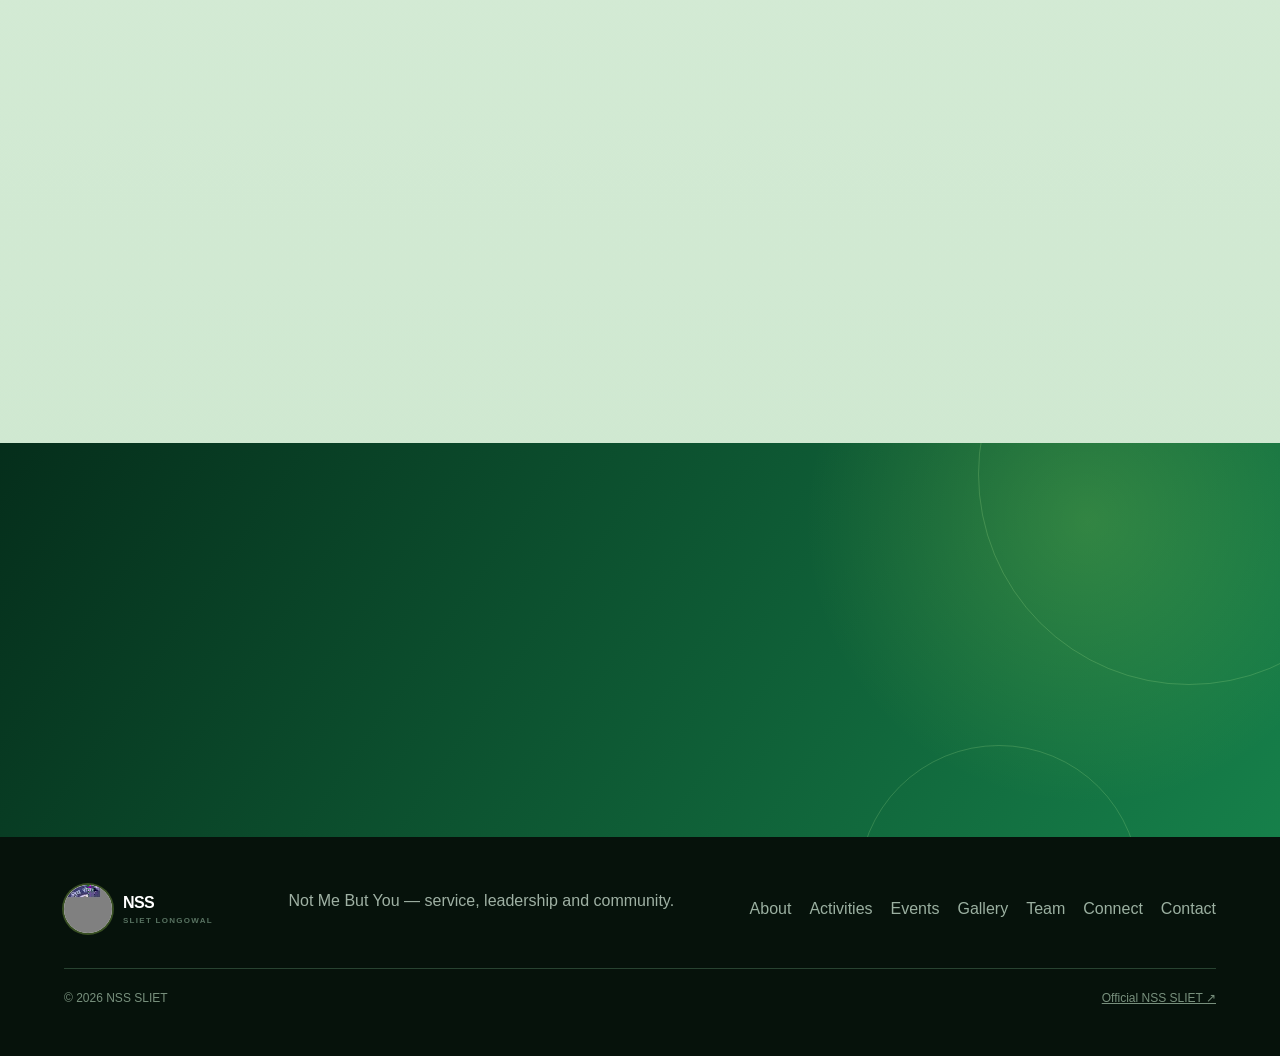
==== commit 736ea2d2: "feat: add NSS event announcement popup with styling and interactive script" ====
--- a/index.html
+++ b/index.html
@@ -11,6 +11,7 @@
   <link rel="stylesheet" href="enhancements.css" />
   <link rel="stylesheet" href="css/modern.css" />
   <link rel="stylesheet" href="css/nss-greenery.css" />
+  <link rel="stylesheet" href="css/event-popup.css" />
 </head>
 <body class="nss-greenery">
   <div class="nss-nature-layer" aria-hidden="true">
@@ -82,7 +83,7 @@
 
         <article class="nss-home-slide">
   <img src="assets/photos/nss-day.jpg" alt="NSS SLIET volunteers celebrating NSS Day" 
-  style="width: 80%; height: 50%; display: block; margin: 0 auto;" />
+  style="width: 65%; height: 50%; display: block; margin: 0 auto;" />
   <div class="nss-slide-content">
     <div class="nss-slide-kicker">NATIONAL SERVICE SCHEME · NSS DAY</div>
     <h1>Celebrating<br /><em>NSS Day.</em></h1>
@@ -330,7 +331,84 @@
     </div>
   </footer>
 
+  <!-- NSS Day Event Announcement Pop-up Screen -->
+  <div id="nssEventPopup" class="nss-popup-overlay" role="dialog" aria-modal="true" aria-labelledby="nssPopupTitle" aria-hidden="true">
+    <div class="nss-popup-card">
+      <!-- Cross Tab Button to Cut/Close the Pop-up -->
+      <button id="nssPopupCloseBtn" class="nss-popup-close-btn" type="button" aria-label="Close event announcement" title="Close announcement">
+        <span aria-hidden="true">&times;</span>
+      </button>
+
+      <!-- Event Photo & Badge -->
+      <div class="nss-popup-media">
+        <img src="assets/photos/nss-day.jpg" alt="NSS SLIET volunteers celebrating NSS Day" loading="eager" />
+        <div class="nss-popup-media-overlay"></div>
+        <div class="nss-popup-badge">
+          <span class="nss-popup-badge-dot"></span>
+          <span>Event Announcement</span>
+        </div>
+      </div>
+
+      <!-- Event Information Content -->
+      <div class="nss-popup-body">
+        <div class="nss-popup-kicker">National Service Scheme · SLIET Longowal</div>
+        <h2 id="nssPopupTitle" class="nss-popup-title">
+          Celebrating <em>NSS Day</em>
+        </h2>
+        <p class="nss-popup-desc">
+          Honouring the spirit of voluntary youth service, leadership, and nation-building under the motto <em>"Not Me, But You"</em>. Join us as the NSS SLIET community unites for an impactful day of service, fellowship, and celebration.
+        </p>
+
+        <!-- Quick Event Details -->
+        <div class="nss-popup-meta">
+          <div class="nss-popup-meta-item">
+            <span class="nss-popup-meta-icon" aria-hidden="true">📅</span>
+            <div class="nss-popup-meta-text">
+              <strong>24th September 2026</strong>
+              <span>Annual NSS Day</span>
+            </div>
+          </div>
+          <div class="nss-popup-meta-item">
+            <span class="nss-popup-meta-icon" aria-hidden="true">📍</span>
+            <div class="nss-popup-meta-text">
+              <strong>Campus Auditorium</strong>
+              <span>SLIET Longowal</span>
+            </div>
+          </div>
+        </div>
+
+        <!-- Event Highlights -->
+        <div class="nss-popup-highlights">
+          <div class="nss-popup-highlights-title">Key Event Highlights</div>
+          <div class="nss-popup-tags">
+            <span class="nss-popup-tag">🩸 Blood Donation Camp</span>
+            <span class="nss-popup-tag">🌱 Cleanliness Drive</span>
+            <span class="nss-popup-tag">🏅 Jagrukta Event</span>
+            <span class="nss-popup-tag">🎭 Villagee Camp</span>
+          </div>
+        </div>
+
+        <!-- Action Buttons -->
+        <div class="nss-popup-actions">
+          <a id="nssPopupPrimaryBtn" class="nss-popup-btn-primary" href="events.html">
+            Explore Events &amp; Schedule &rarr;
+          </a>
+          <button id="nssPopupDismissBtn" class="nss-popup-btn-secondary" type="button">
+            Continue to Website
+          </button>
+        </div>
+      </div>
+    </div>
+  </div>
+
+  <!-- Re-open Floating Button (Allows users to view the announcement anytime) -->
+  <button id="nssPopupReopenBtn" class="nss-popup-reopen-btn" type="button" aria-label="Open NSS Day Event Announcement">
+    <span>🎉</span>
+    <span>NSS Day Event</span>
+  </button>
+
   <script src="script.js"></script>
   <script src="js/nss-motion.js"></script>
+  <script src="js/event-popup.js"></script>
 </body>
 </html>
--- a/css/event-popup.css
+++ b/css/event-popup.css
@@ -0,0 +1,371 @@
+/* ============================================================
+   NSS SLIET - Event Announcement Pop-up Screen (NSS Day)
+   ============================================================ */
+
+/* Overlay Backdrop */
+.nss-popup-overlay {
+  position: fixed;
+  inset: 0;
+  z-index: 10000;
+  display: flex;
+  align-items: center;
+  justify-content: center;
+  padding: 18px;
+  background: rgba(4, 24, 15, 0.76);
+  backdrop-filter: blur(8px);
+  -webkit-backdrop-filter: blur(8px);
+  opacity: 0;
+  visibility: hidden;
+  transition: opacity 0.35s cubic-bezier(0.16, 1, 0.3, 1),
+              visibility 0.35s cubic-bezier(0.16, 1, 0.3, 1);
+}
+
+.nss-popup-overlay.is-active {
+  opacity: 1;
+  visibility: visible;
+}
+
+/* Modal Dialog Card */
+.nss-popup-card {
+  position: relative;
+  width: 100%;
+  max-width: 560px;
+  max-height: 90vh;
+  overflow-y: auto;
+  overscroll-behavior: contain;
+  background: #ffffff;
+  border-radius: 24px;
+  border: 1px solid rgba(121, 201, 74, 0.38);
+  box-shadow: 0 25px 60px -12px rgba(4, 32, 18, 0.5),
+              0 0 0 1px rgba(255, 255, 255, 0.8) inset;
+  transform: scale(0.9) translateY(24px);
+  opacity: 0;
+  transition: transform 0.4s cubic-bezier(0.16, 1, 0.3, 1),
+              opacity 0.35s cubic-bezier(0.16, 1, 0.3, 1);
+}
+
+.nss-popup-overlay.is-active .nss-popup-card {
+  transform: scale(1) translateY(0);
+  opacity: 1;
+}
+
+/* Close "Cross Tab" Button */
+.nss-popup-close-btn {
+  position: absolute;
+  top: 14px;
+  right: 14px;
+  z-index: 20;
+  width: 40px;
+  height: 40px;
+  border-radius: 50%;
+  border: 1px solid rgba(7, 59, 34, 0.18);
+  background: rgba(255, 255, 255, 0.94);
+  color: #073b22;
+  font-size: 20px;
+  font-weight: 700;
+  line-height: 1;
+  display: flex;
+  align-items: center;
+  justify-content: center;
+  cursor: pointer;
+  box-shadow: 0 4px 14px rgba(0, 0, 0, 0.2);
+  transition: all 0.25s cubic-bezier(0.16, 1, 0.3, 1);
+  padding: 0;
+}
+
+.nss-popup-close-btn:hover,
+.nss-popup-close-btn:focus-visible {
+  background: #073b22;
+  color: #ffffff;
+  border-color: #073b22;
+  transform: rotate(90deg) scale(1.1);
+  outline: none;
+  box-shadow: 0 6px 18px rgba(7, 59, 34, 0.4);
+}
+
+/* Event Image Container */
+.nss-popup-media {
+  position: relative;
+  width: 100%;
+  height: 210px;
+  background: linear-gradient(135deg, #073b22, #0b5a34);
+  overflow: hidden;
+  border-top-left-radius: 23px;
+  border-top-right-radius: 23px;
+}
+
+.nss-popup-media img {
+  width: 100%;
+  height: 100%;
+  object-fit: cover;
+  object-position: center;
+  display: block;
+  transition: transform 0.6s ease;
+}
+
+.nss-popup-card:hover .nss-popup-media img {
+  transform: scale(1.03);
+}
+
+.nss-popup-media-overlay {
+  position: absolute;
+  inset: 0;
+  background: linear-gradient(180deg, rgba(7, 59, 34, 0.2) 0%, rgba(7, 59, 34, 0.8) 100%);
+  pointer-events: none;
+}
+
+.nss-popup-badge {
+  position: absolute;
+  bottom: 14px;
+  left: 18px;
+  display: inline-flex;
+  align-items: center;
+  gap: 7px;
+  padding: 6px 14px;
+  border-radius: 999px;
+  background: rgba(11, 90, 52, 0.9);
+  border: 1px solid rgba(199, 255, 91, 0.5);
+  backdrop-filter: blur(10px);
+  color: #c7ff5b;
+  font-size: 11px;
+  font-weight: 800;
+  letter-spacing: 0.12em;
+  text-transform: uppercase;
+}
+
+.nss-popup-badge-dot {
+  width: 8px;
+  height: 8px;
+  border-radius: 50%;
+  background: #c7ff5b;
+  box-shadow: 0 0 10px #c7ff5b;
+  animation: nssPulseDot 2s infinite ease-in-out;
+}
+
+@keyframes nssPulseDot {
+  0%, 100% { opacity: 1; transform: scale(1); }
+  50% { opacity: 0.35; transform: scale(0.75); }
+}
+
+/* Content Area */
+.nss-popup-body {
+  padding: 24px 26px 26px;
+  background: #ffffff;
+  border-bottom-left-radius: 23px;
+  border-bottom-right-radius: 23px;
+}
+
+.nss-popup-kicker {
+  font-size: 11px;
+  font-weight: 800;
+  letter-spacing: 0.16em;
+  color: #587261;
+  text-transform: uppercase;
+  margin-bottom: 6px;
+}
+
+.nss-popup-title {
+  font-size: clamp(25px, 4vw, 32px);
+  line-height: 1.15;
+  letter-spacing: -0.035em;
+  color: #073b22;
+  margin: 0 0 8px;
+}
+
+.nss-popup-title em {
+  font-family: Georgia, serif;
+  font-style: italic;
+  font-weight: 400;
+  color: #0b5a34;
+}
+
+.nss-popup-desc {
+  font-size: 14.5px;
+  line-height: 1.55;
+  color: #3b5244;
+  margin: 0 0 18px;
+}
+
+/* Event Details Pills / Highlights */
+.nss-popup-meta {
+  display: grid;
+  grid-template-columns: repeat(2, 1fr);
+  gap: 10px;
+  margin-bottom: 18px;
+}
+
+.nss-popup-meta-item {
+  display: flex;
+  align-items: center;
+  gap: 10px;
+  padding: 10px 14px;
+  background: #f1f8ee;
+  border: 1px solid rgba(121, 201, 74, 0.28);
+  border-radius: 12px;
+}
+
+.nss-popup-meta-icon {
+  font-size: 20px;
+  line-height: 1;
+}
+
+.nss-popup-meta-text strong {
+  display: block;
+  font-size: 12.5px;
+  color: #073b22;
+  line-height: 1.2;
+}
+
+.nss-popup-meta-text span {
+  display: block;
+  font-size: 11px;
+  color: #63826e;
+}
+
+/* Highlights List */
+.nss-popup-highlights {
+  background: linear-gradient(135deg, rgba(239, 251, 234, 0.8), rgba(222, 245, 218, 0.5));
+  border: 1px dashed #b5dbba;
+  border-radius: 14px;
+  padding: 12px 16px;
+  margin-bottom: 22px;
+}
+
+.nss-popup-highlights-title {
+  font-size: 11px;
+  font-weight: 800;
+  letter-spacing: 0.12em;
+  text-transform: uppercase;
+  color: #0b5a34;
+  margin-bottom: 8px;
+}
+
+.nss-popup-tags {
+  display: flex;
+  flex-wrap: wrap;
+  gap: 6px;
+}
+
+.nss-popup-tag {
+  font-size: 11.5px;
+  font-weight: 600;
+  color: #073b22;
+  background: #ffffff;
+  padding: 4px 10px;
+  border-radius: 999px;
+  border: 1px solid rgba(11, 90, 52, 0.15);
+}
+
+/* Action Buttons */
+.nss-popup-actions {
+  display: flex;
+  gap: 12px;
+  align-items: center;
+}
+
+.nss-popup-btn-primary {
+  flex: 1;
+  display: inline-flex;
+  align-items: center;
+  justify-content: center;
+  gap: 8px;
+  padding: 13px 20px;
+  background: #073b22;
+  color: #ffffff;
+  font-size: 13.5px;
+  font-weight: 800;
+  border-radius: 999px;
+  border: none;
+  cursor: pointer;
+  text-decoration: none;
+  box-shadow: 0 10px 22px rgba(7, 59, 34, 0.25);
+  transition: all 0.25s ease;
+}
+
+.nss-popup-btn-primary:hover {
+  background: #0b5a34;
+  transform: translateY(-2px);
+  box-shadow: 0 14px 26px rgba(7, 59, 34, 0.32);
+  color: #ffffff;
+}
+
+.nss-popup-btn-secondary {
+  display: inline-flex;
+  align-items: center;
+  justify-content: center;
+  padding: 12px 18px;
+  background: transparent;
+  color: #4b6653;
+  font-size: 13px;
+  font-weight: 700;
+  border-radius: 999px;
+  border: 1px solid rgba(75, 102, 83, 0.3);
+  cursor: pointer;
+  transition: all 0.2s ease;
+}
+
+.nss-popup-btn-secondary:hover {
+  background: rgba(7, 59, 34, 0.06);
+  color: #073b22;
+  border-color: #073b22;
+}
+
+/* Floating Re-Open Badge (bottom right) */
+.nss-popup-reopen-btn {
+  position: fixed;
+  bottom: 24px;
+  right: 24px;
+  z-index: 999;
+  display: none;
+  align-items: center;
+  gap: 8px;
+  padding: 10px 16px;
+  background: #073b22;
+  color: #c7ff5b;
+  border: 1px solid rgba(199, 255, 91, 0.35);
+  border-radius: 999px;
+  font-size: 12px;
+  font-weight: 800;
+  letter-spacing: 0.05em;
+  box-shadow: 0 12px 30px rgba(4, 32, 18, 0.35);
+  cursor: pointer;
+  transition: all 0.3s cubic-bezier(0.16, 1, 0.3, 1);
+  transform: translateY(0);
+}
+
+.nss-popup-reopen-btn.is-visible {
+  display: inline-flex;
+}
+
+.nss-popup-reopen-btn:hover {
+  transform: translateY(-3px) scale(1.03);
+  background: #0b5a34;
+  box-shadow: 0 16px 36px rgba(4, 32, 18, 0.42);
+}
+
+/* Responsiveness */
+@media (max-width: 580px) {
+  .nss-popup-meta {
+    grid-template-columns: 1fr;
+  }
+  .nss-popup-actions {
+    flex-direction: column;
+    width: 100%;
+  }
+  .nss-popup-btn-primary,
+  .nss-popup-btn-secondary {
+    width: 100%;
+  }
+  .nss-popup-body {
+    padding: 18px 18px 20px;
+  }
+  .nss-popup-media {
+    height: 160px;
+  }
+  .nss-popup-reopen-btn {
+    bottom: 16px;
+    right: 16px;
+    padding: 8px 13px;
+    font-size: 11px;
+  }
+}
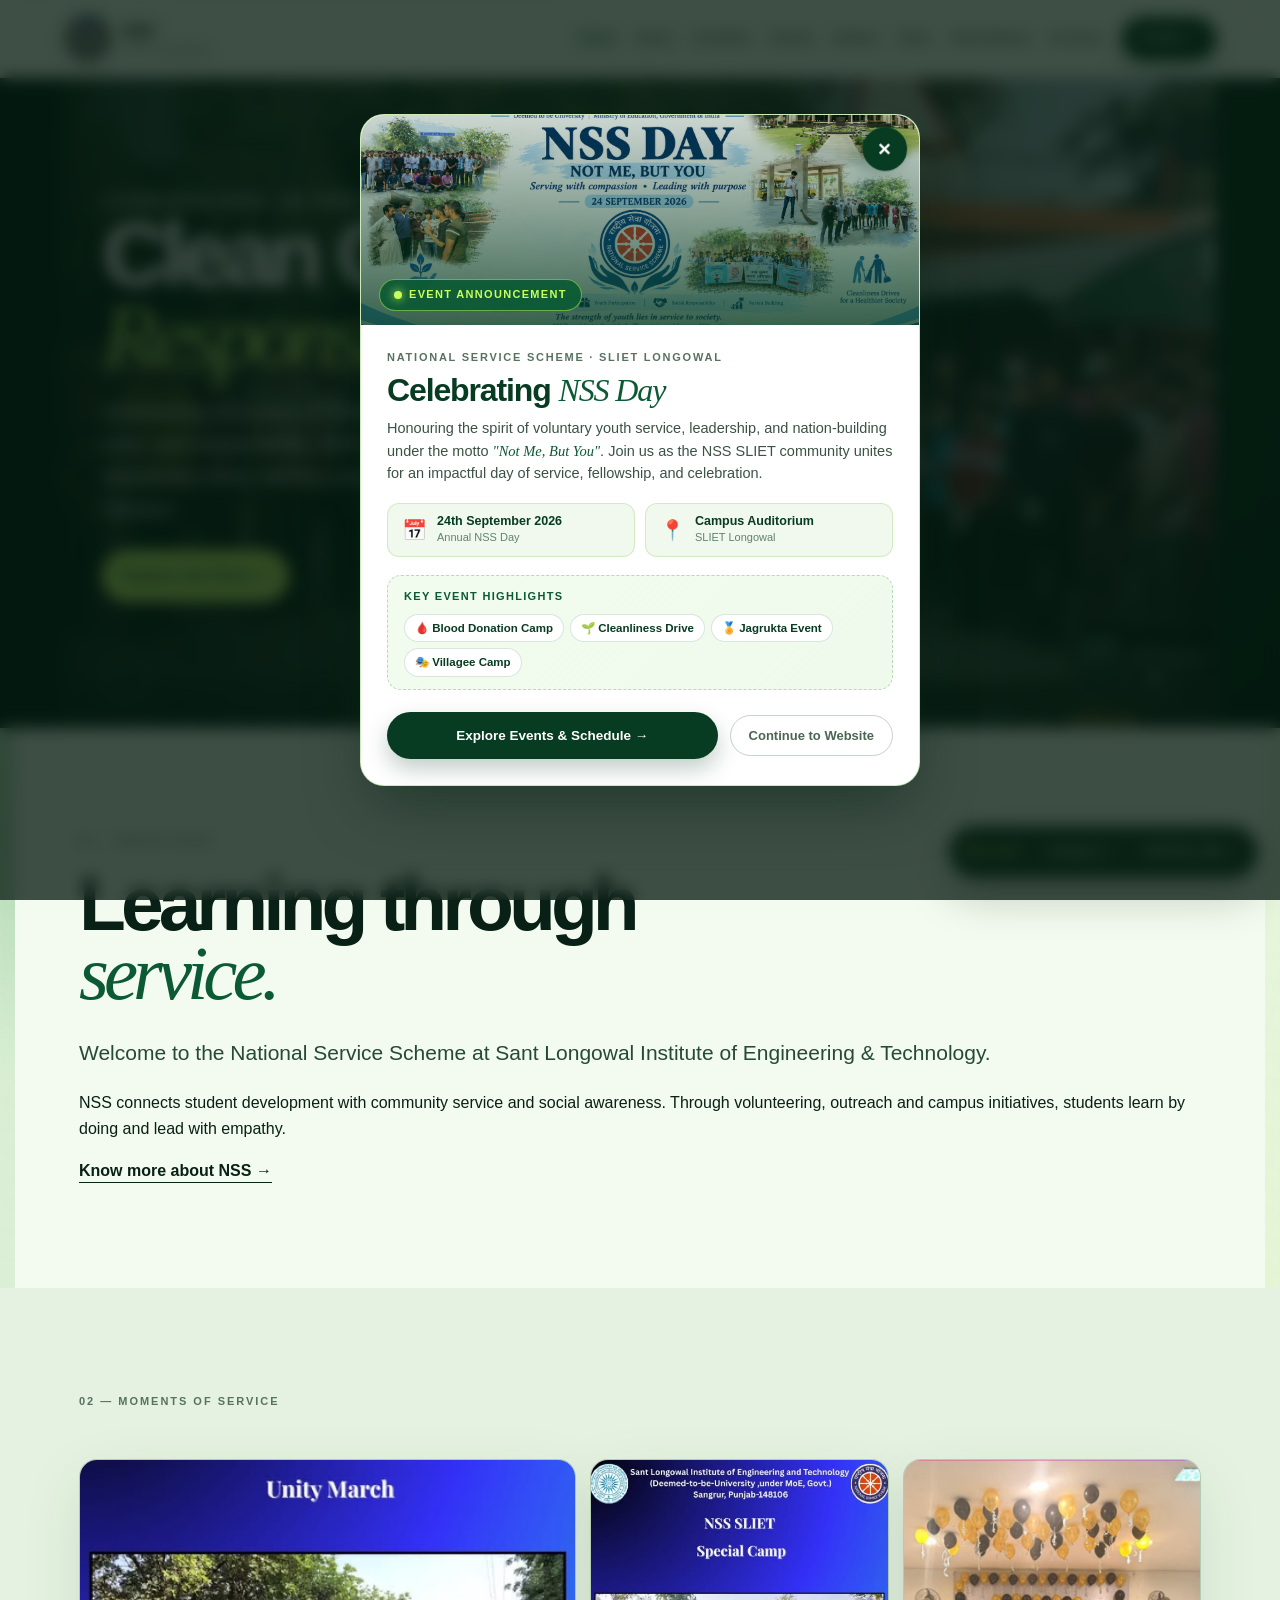
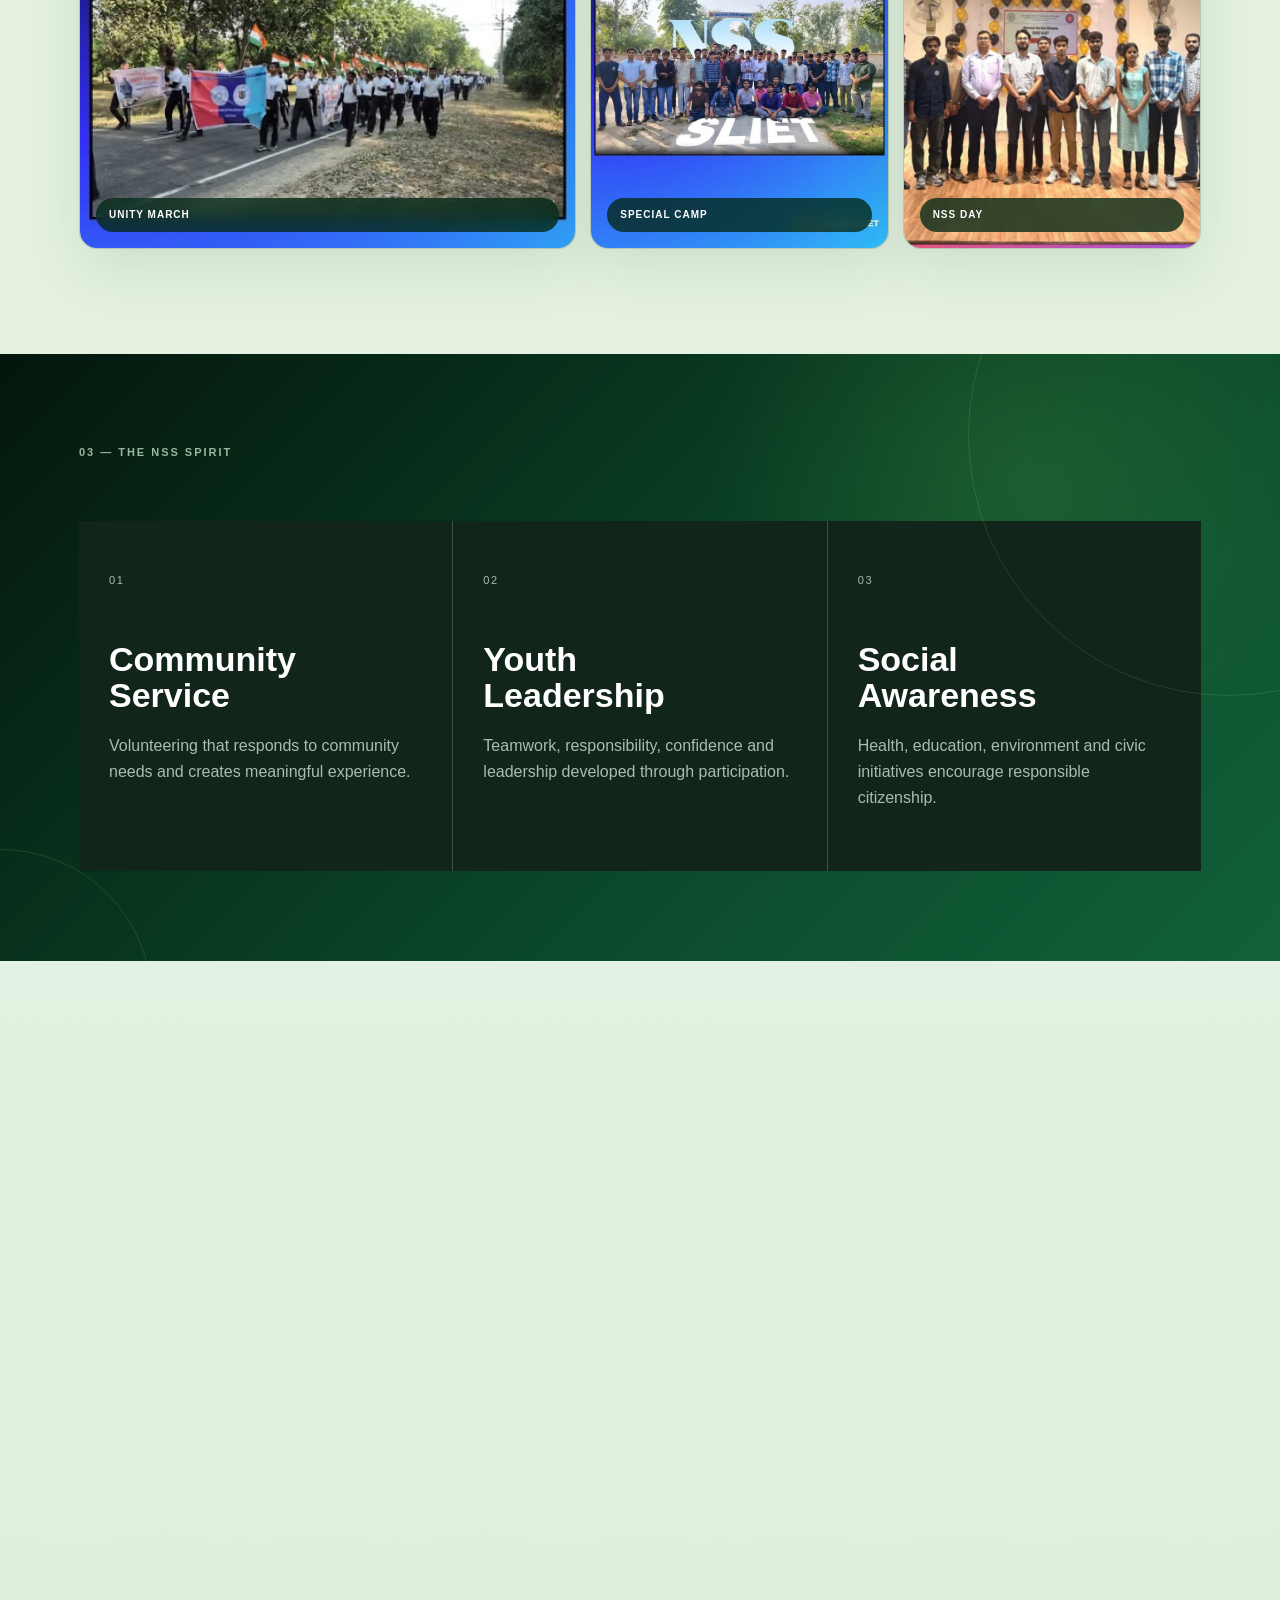
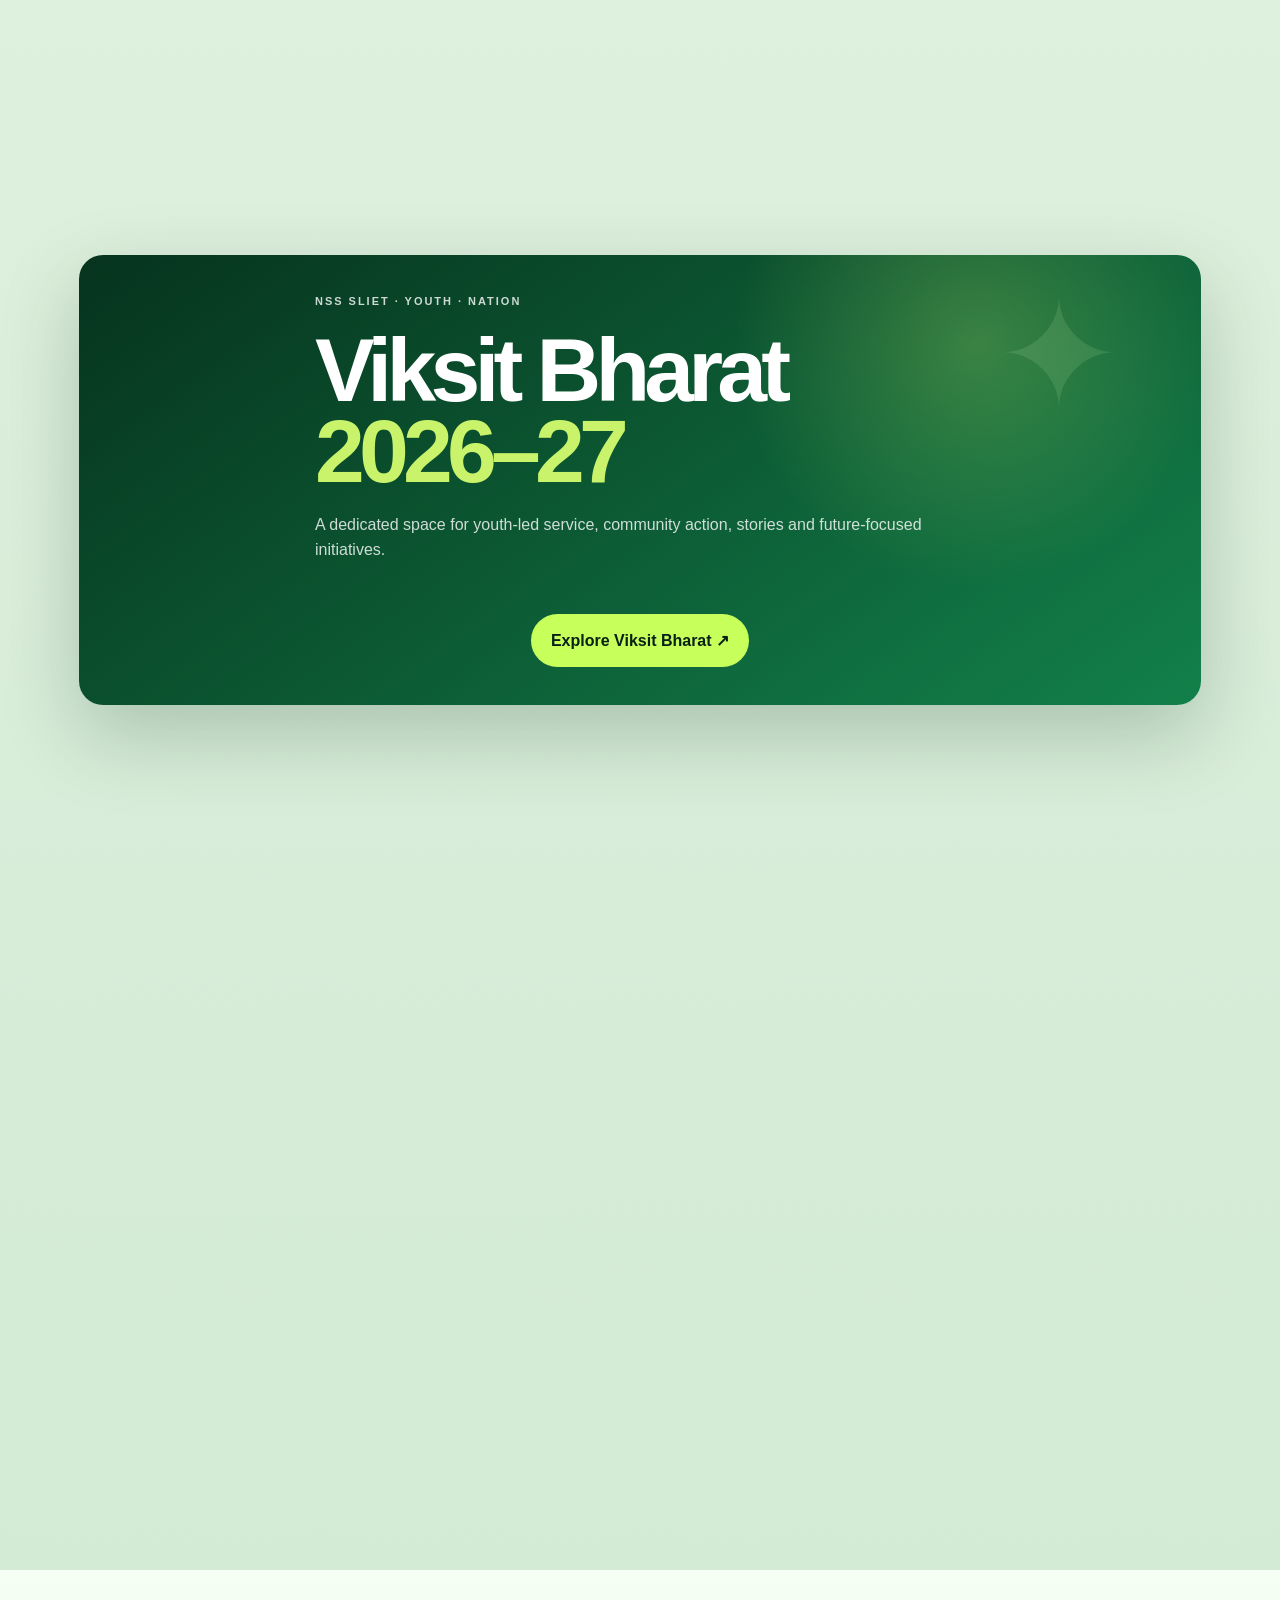
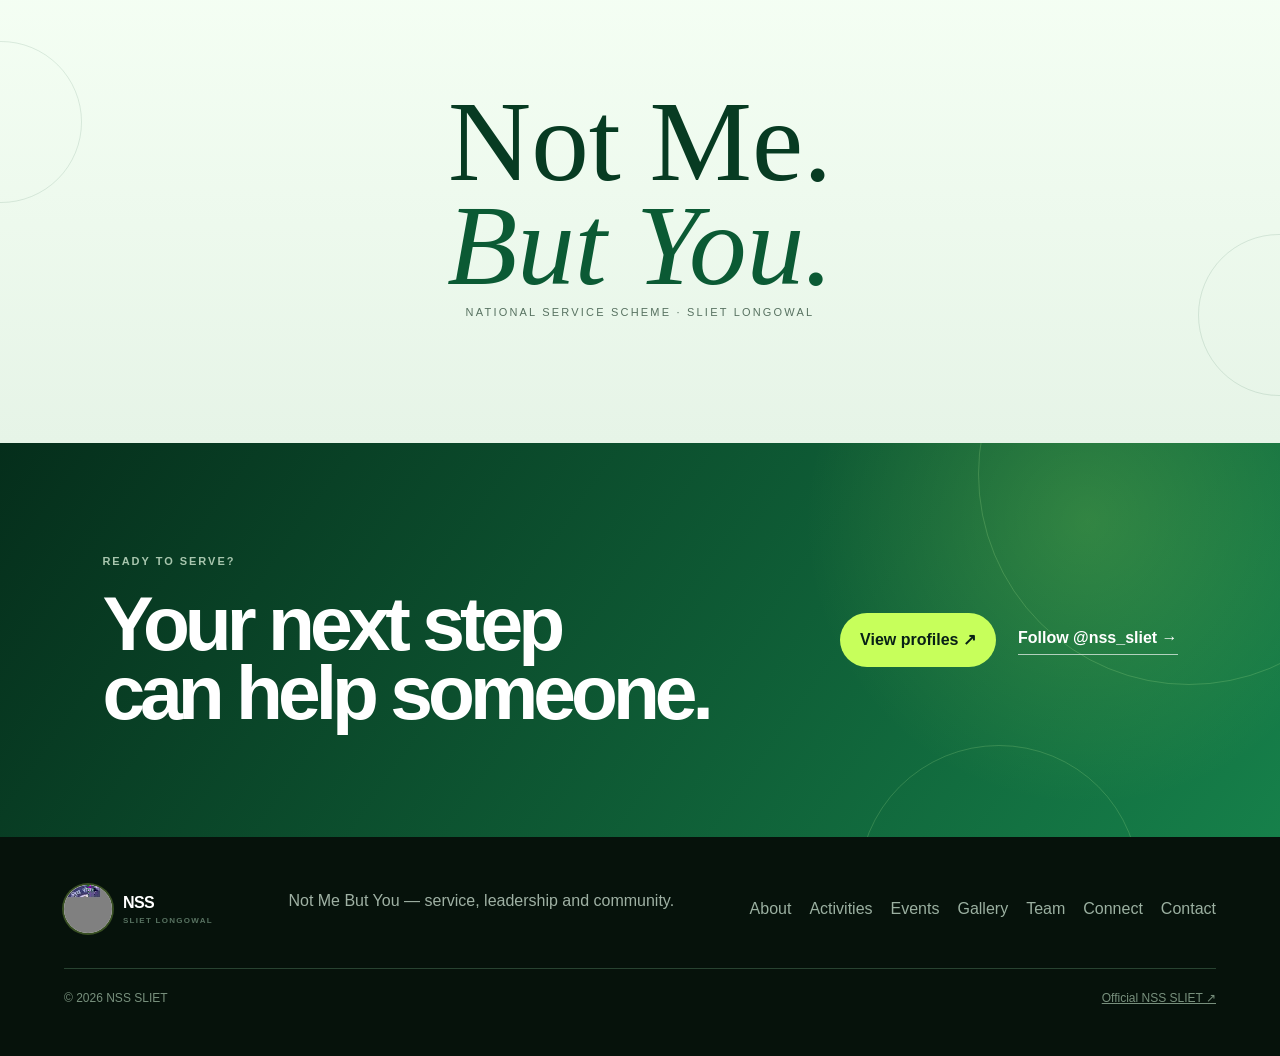
==== commit 01f091d1: "m" ====
--- a/index.html
+++ b/index.html
@@ -341,7 +341,7 @@
 
       <!-- Event Photo & Badge -->
       <div class="nss-popup-media">
-        <img src="assets/photos/nss-day.jpg" alt="NSS SLIET volunteers celebrating NSS Day" loading="eager" />
+        <img src="assets/photos/nss-poster.jpg.png" alt="NSS SLIET volunteers celebrating NSS Day" loading="eager" />
         <div class="nss-popup-media-overlay"></div>
         <div class="nss-popup-badge">
           <span class="nss-popup-badge-dot"></span>
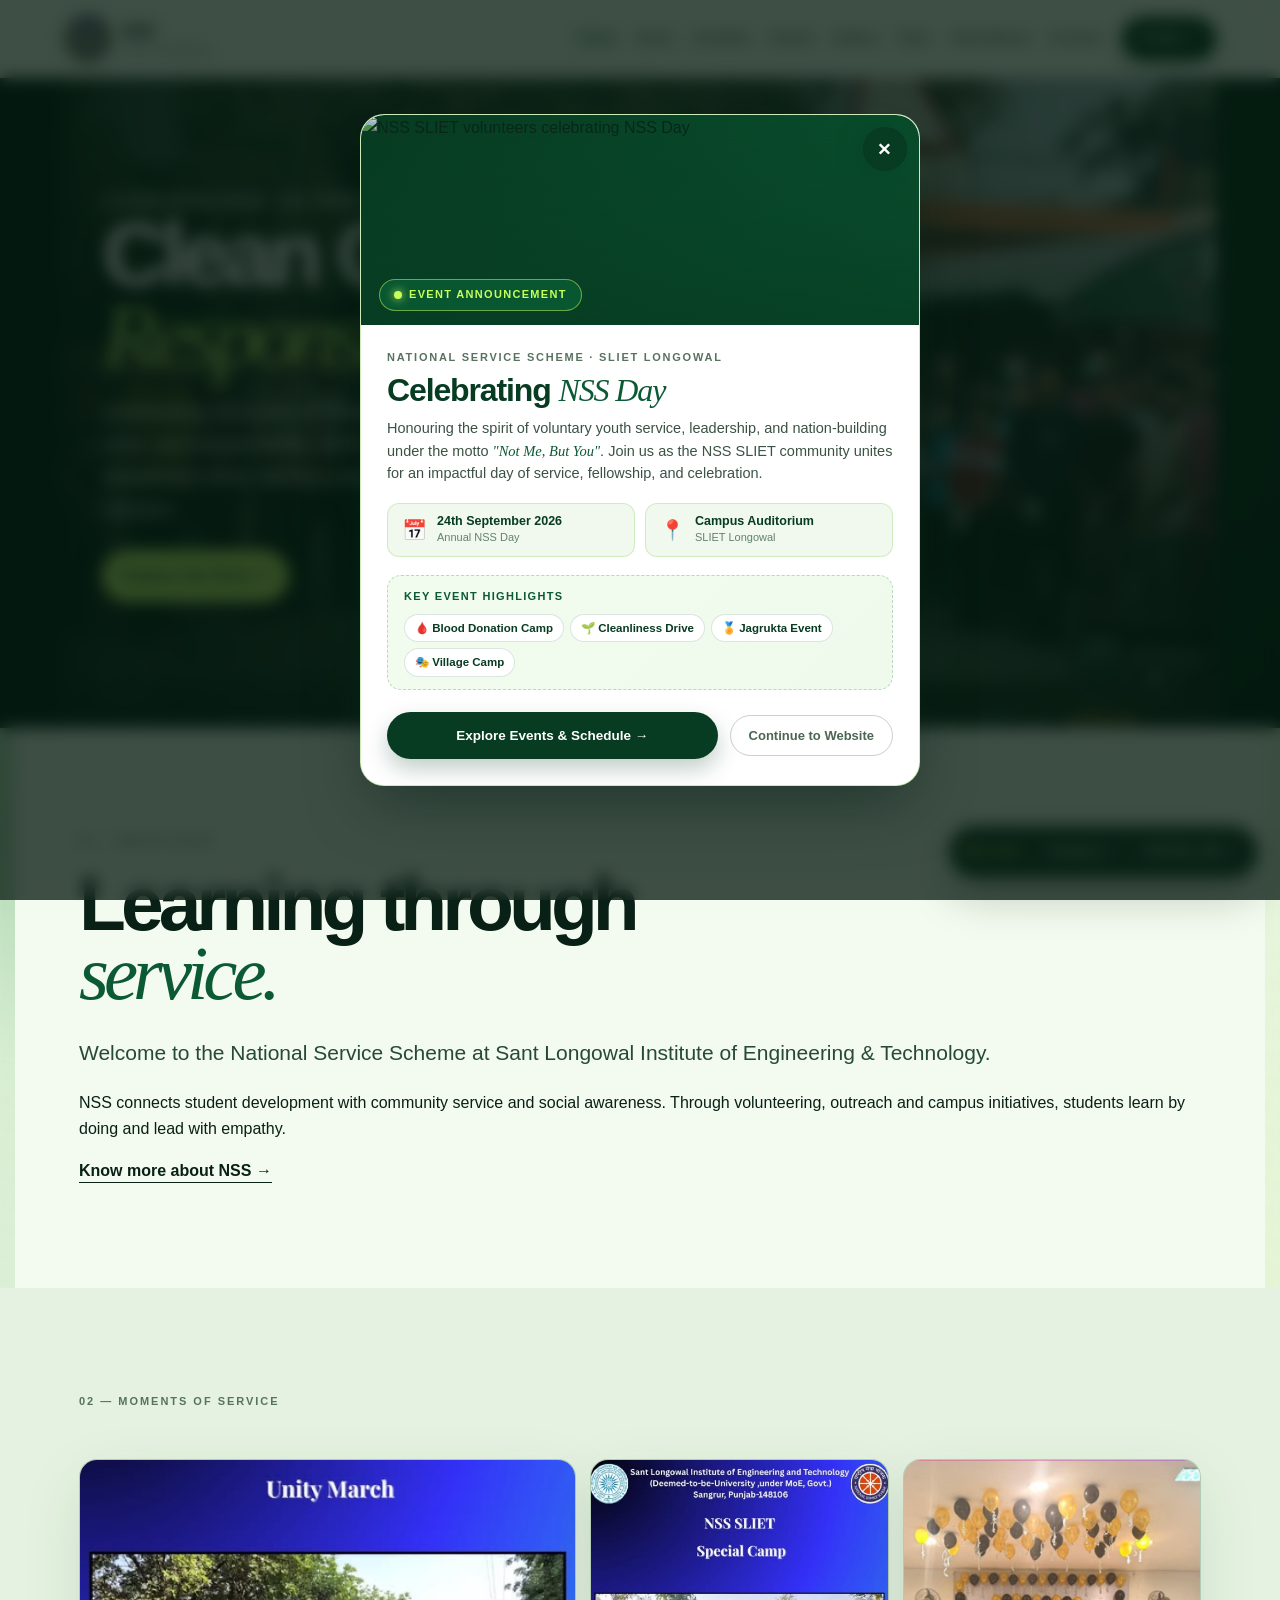
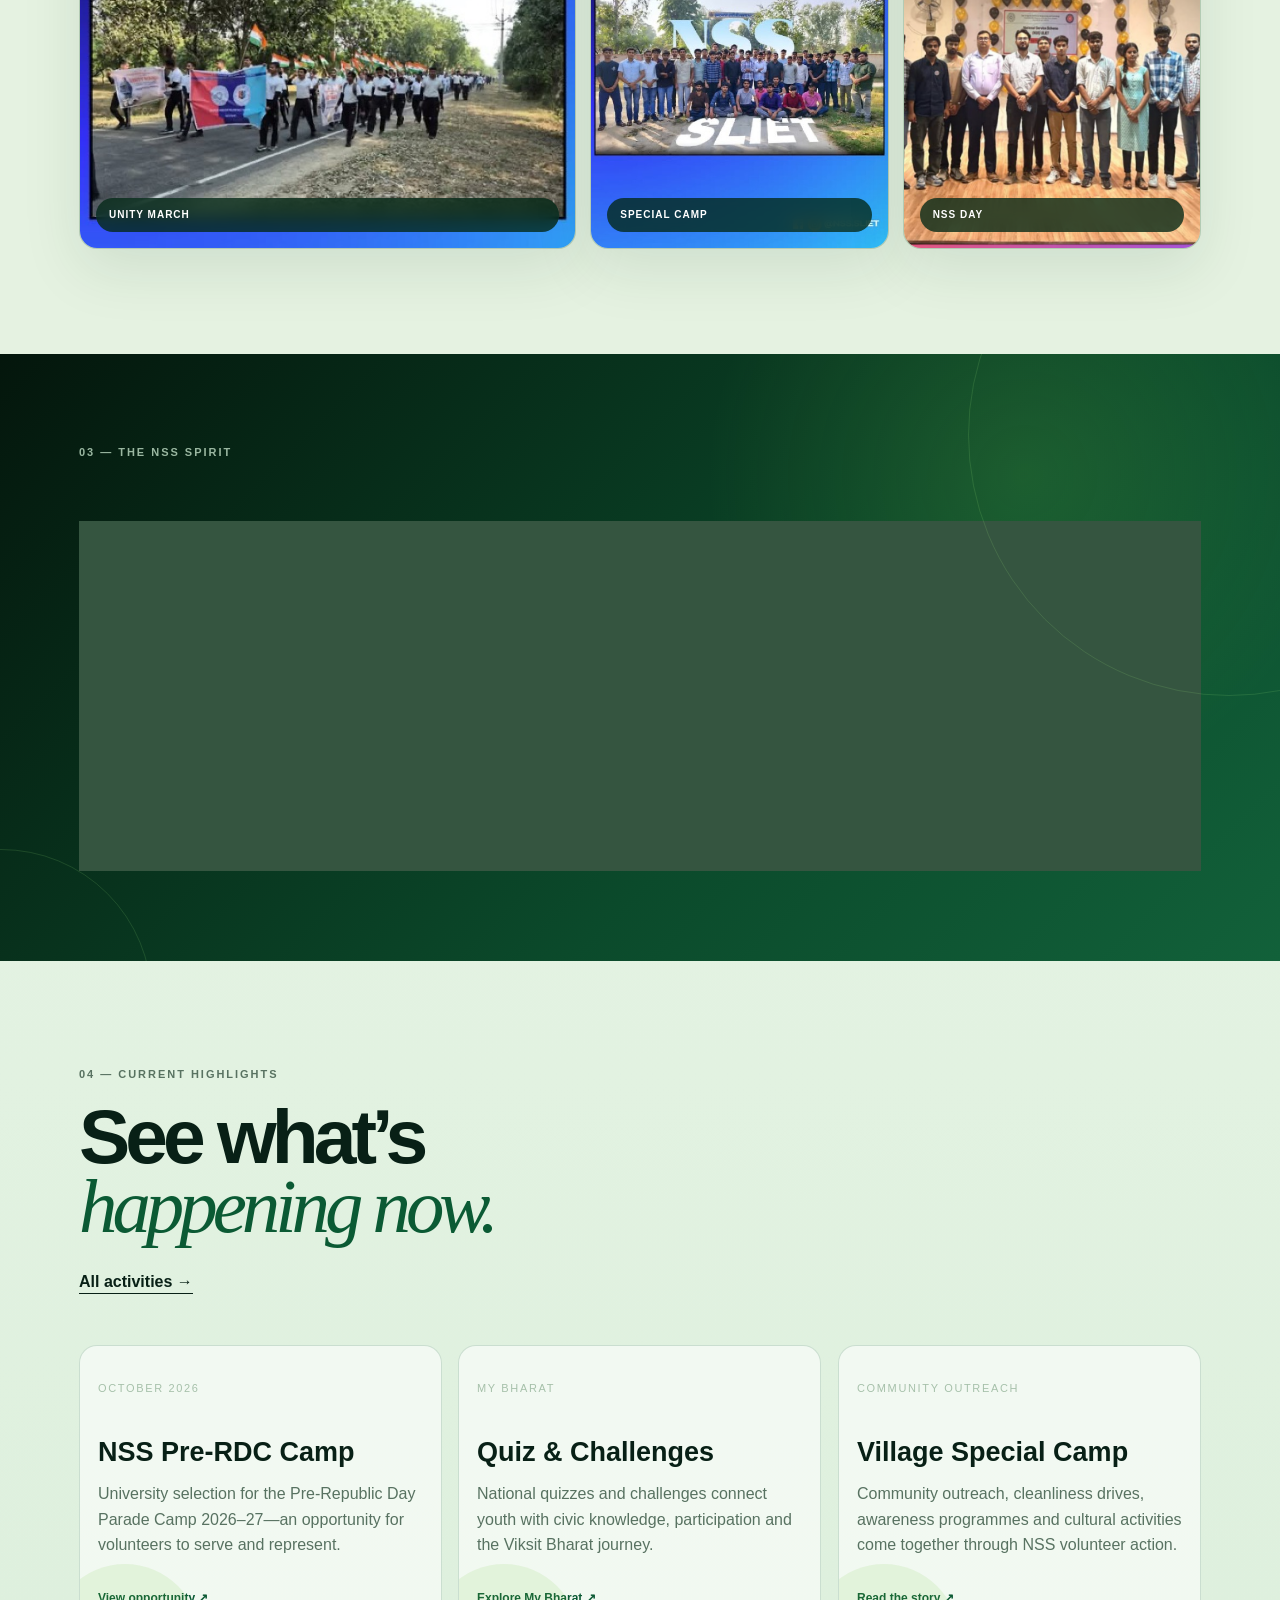
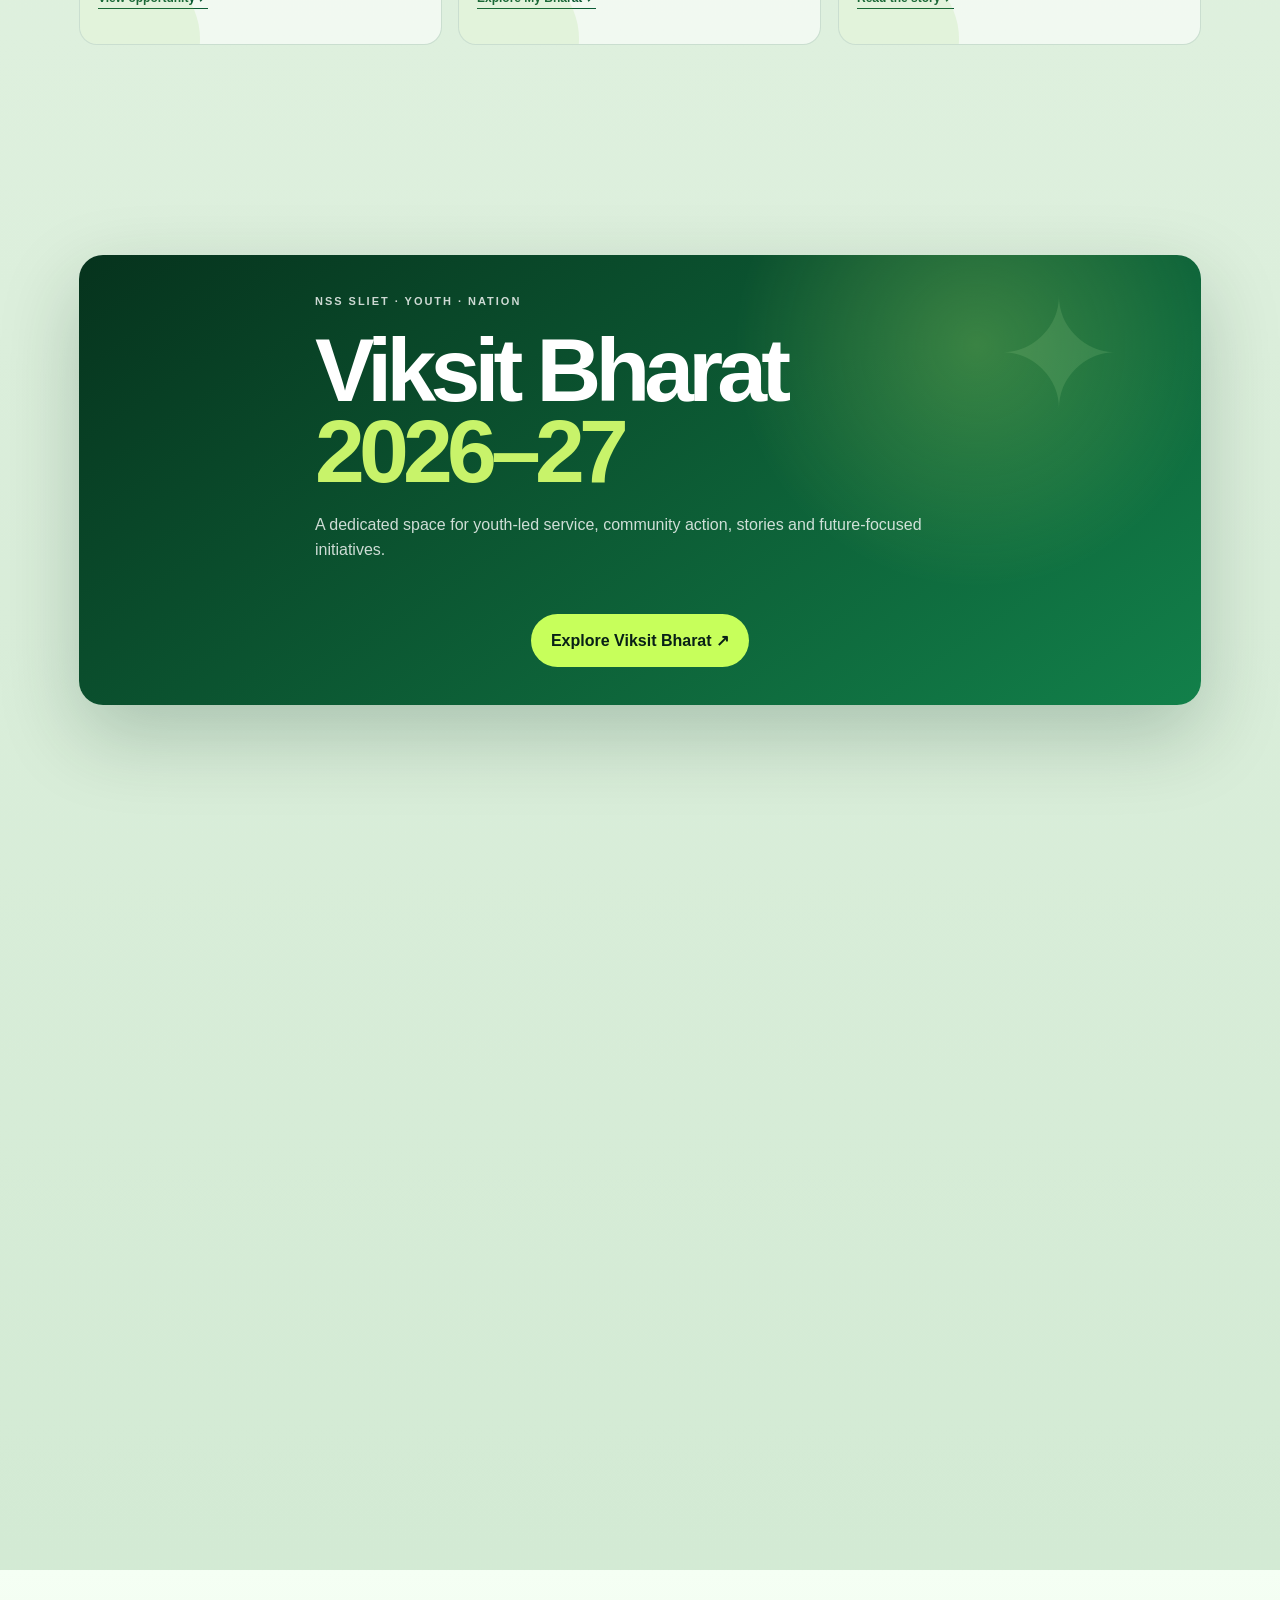
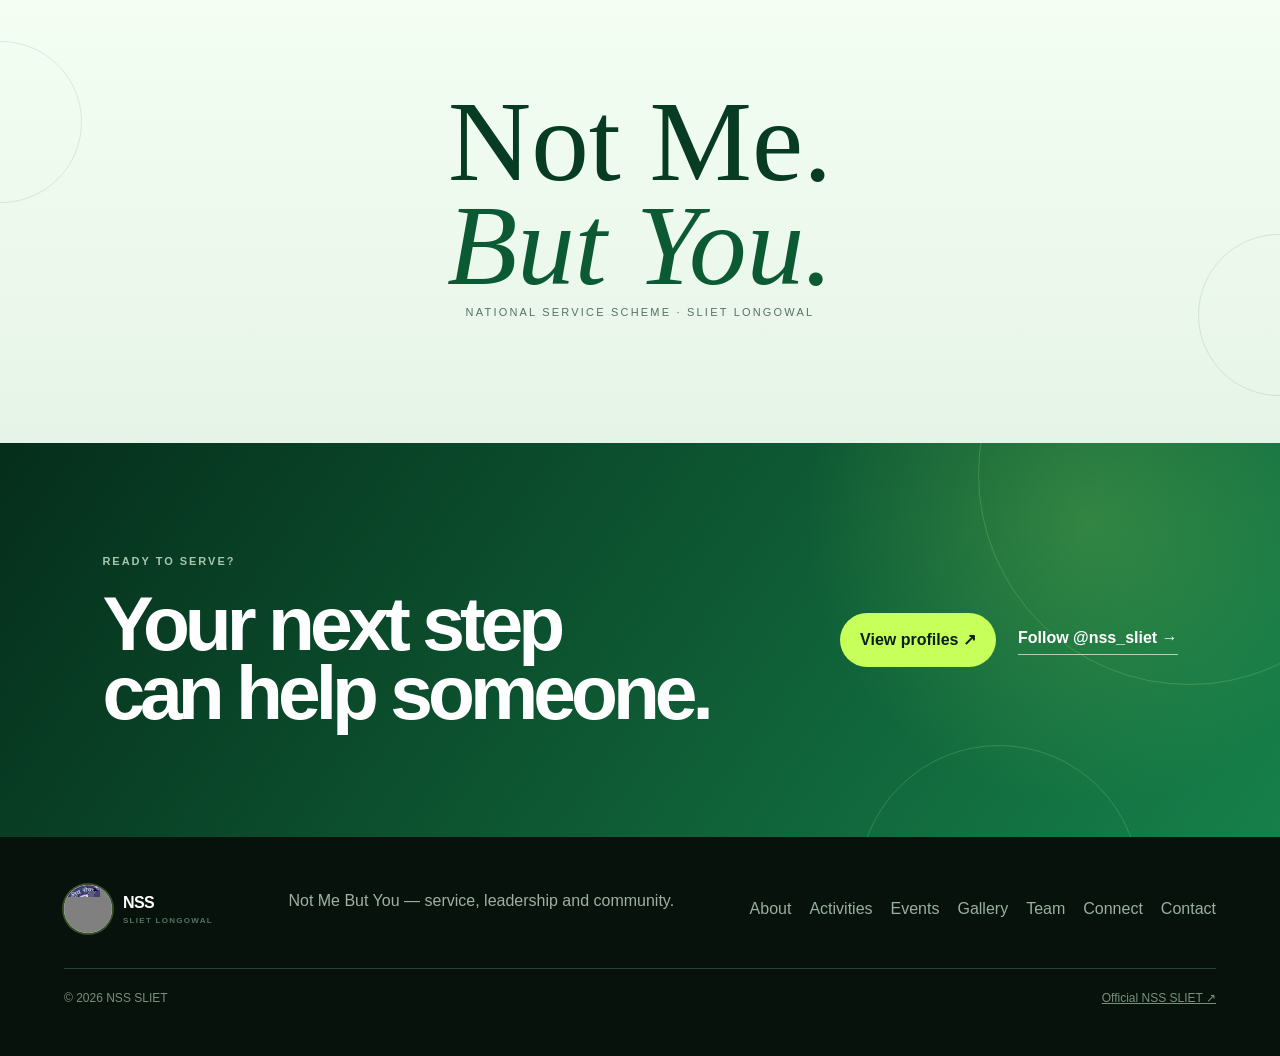
==== commit 263fe138: "fix: correct poster image extension and typo in Village Camp tag" ====
--- a/index.html
+++ b/index.html
@@ -341,7 +341,7 @@
 
       <!-- Event Photo & Badge -->
       <div class="nss-popup-media">
-        <img src="assets/photos/nss-poster.jpg.png" alt="NSS SLIET volunteers celebrating NSS Day" loading="eager" />
+        <img src="assets/photos/nss-poster.jpg" alt="NSS SLIET volunteers celebrating NSS Day" loading="eager" />
         <div class="nss-popup-media-overlay"></div>
         <div class="nss-popup-badge">
           <span class="nss-popup-badge-dot"></span>
@@ -384,7 +384,7 @@
             <span class="nss-popup-tag">🩸 Blood Donation Camp</span>
             <span class="nss-popup-tag">🌱 Cleanliness Drive</span>
             <span class="nss-popup-tag">🏅 Jagrukta Event</span>
-            <span class="nss-popup-tag">🎭 Villagee Camp</span>
+            <span class="nss-popup-tag">🎭 Village Camp</span>
           </div>
         </div>
 
